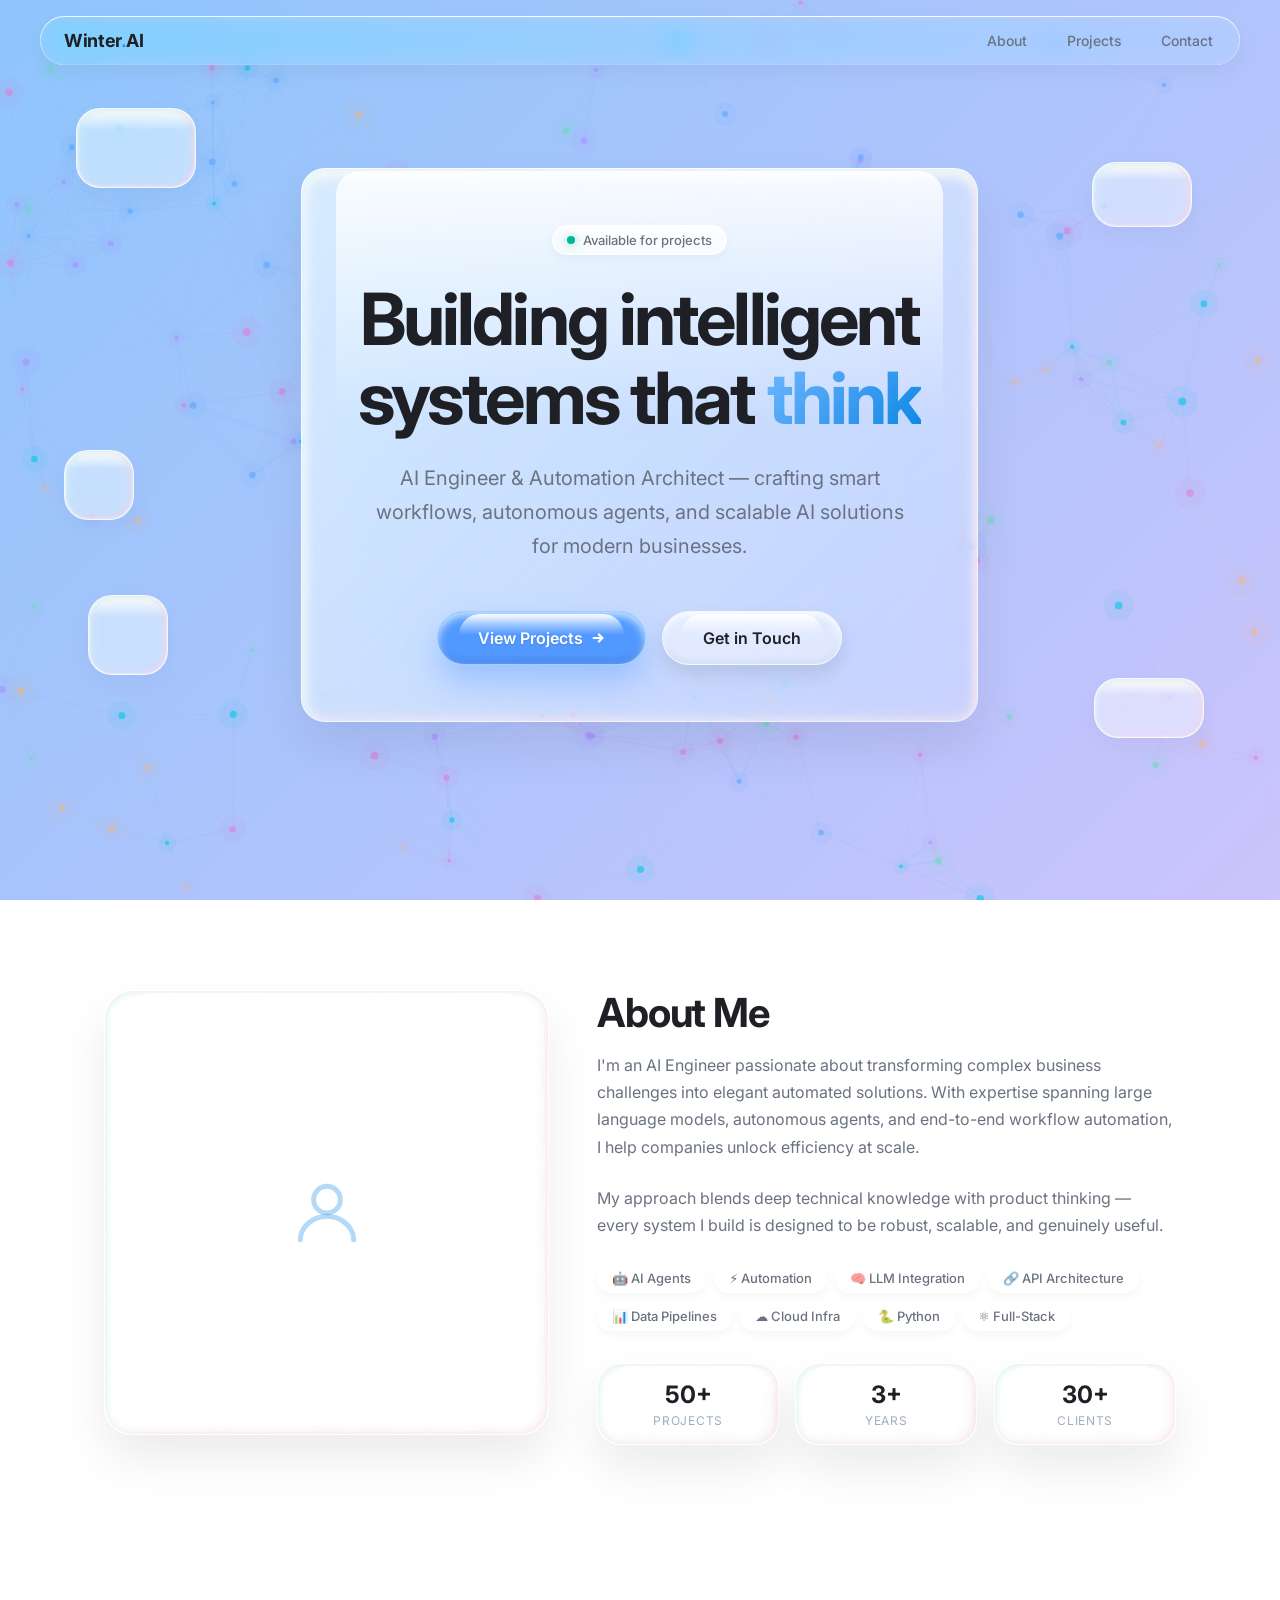
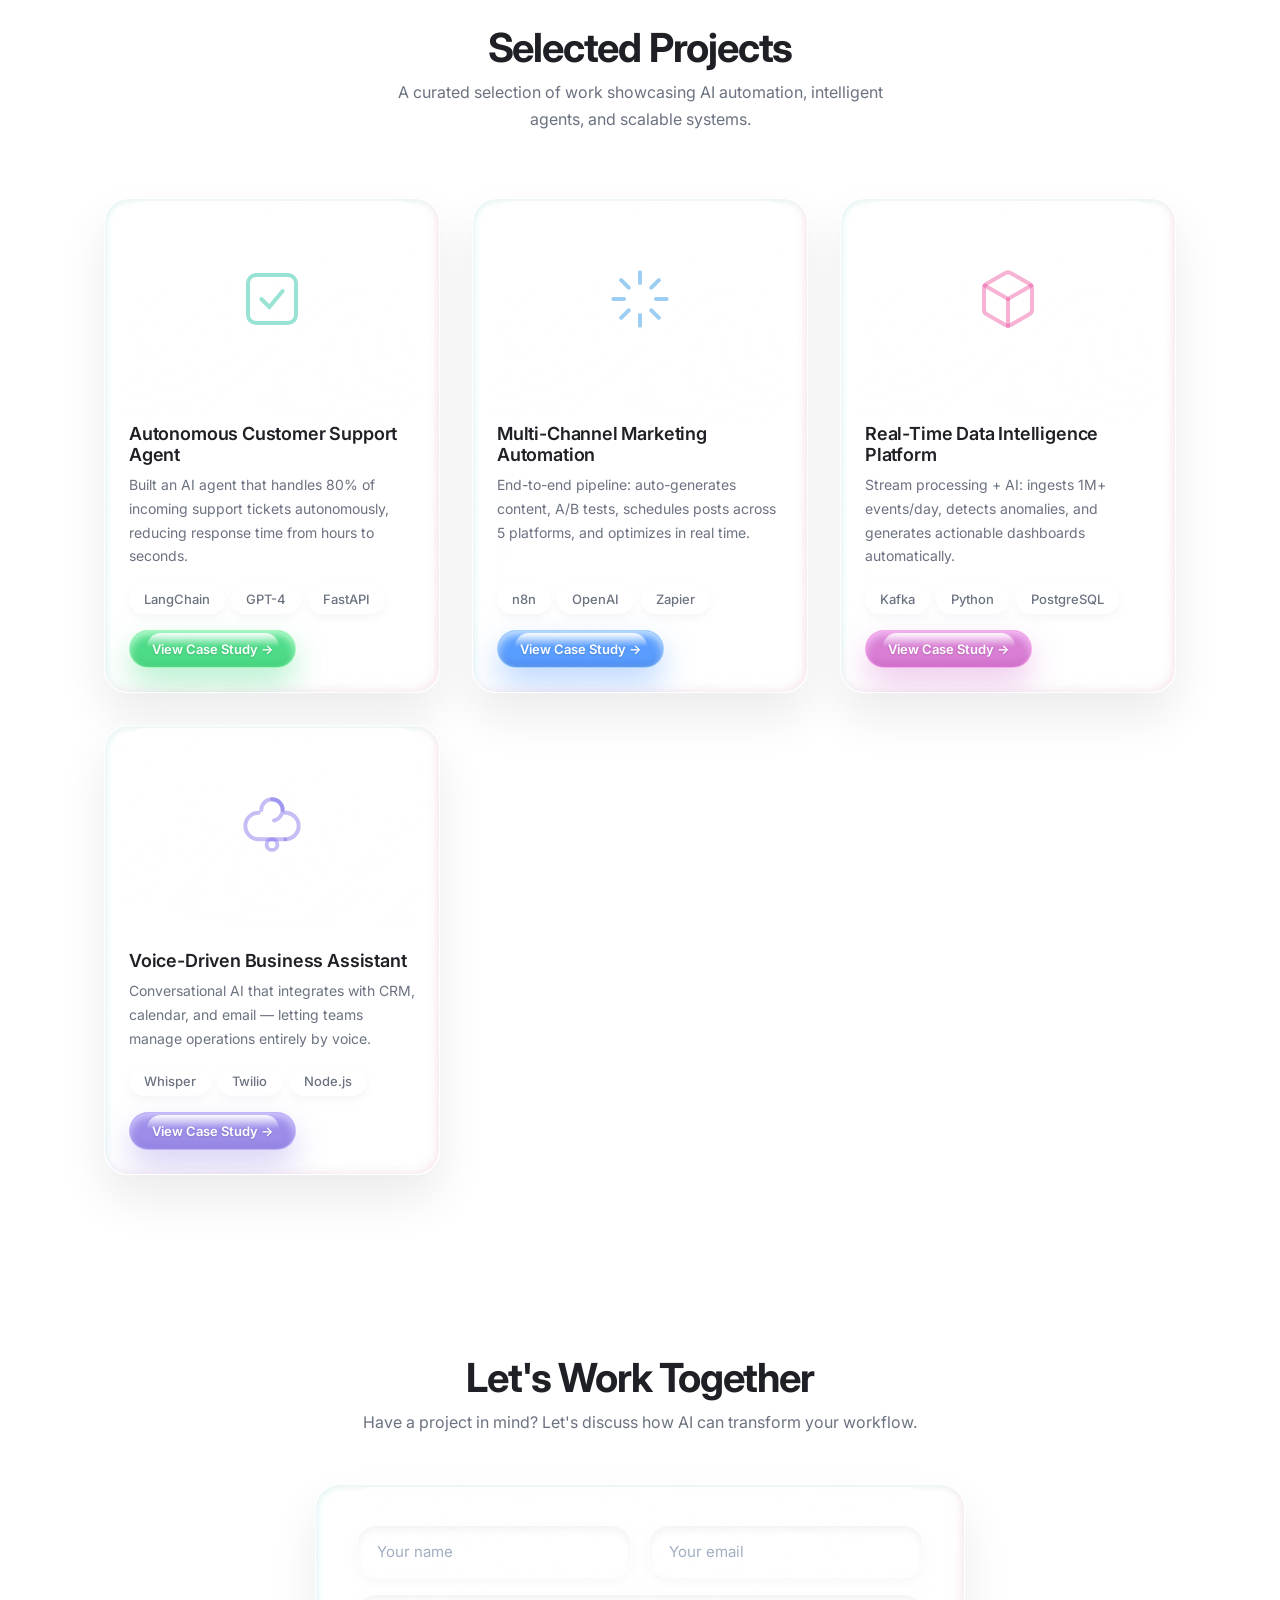
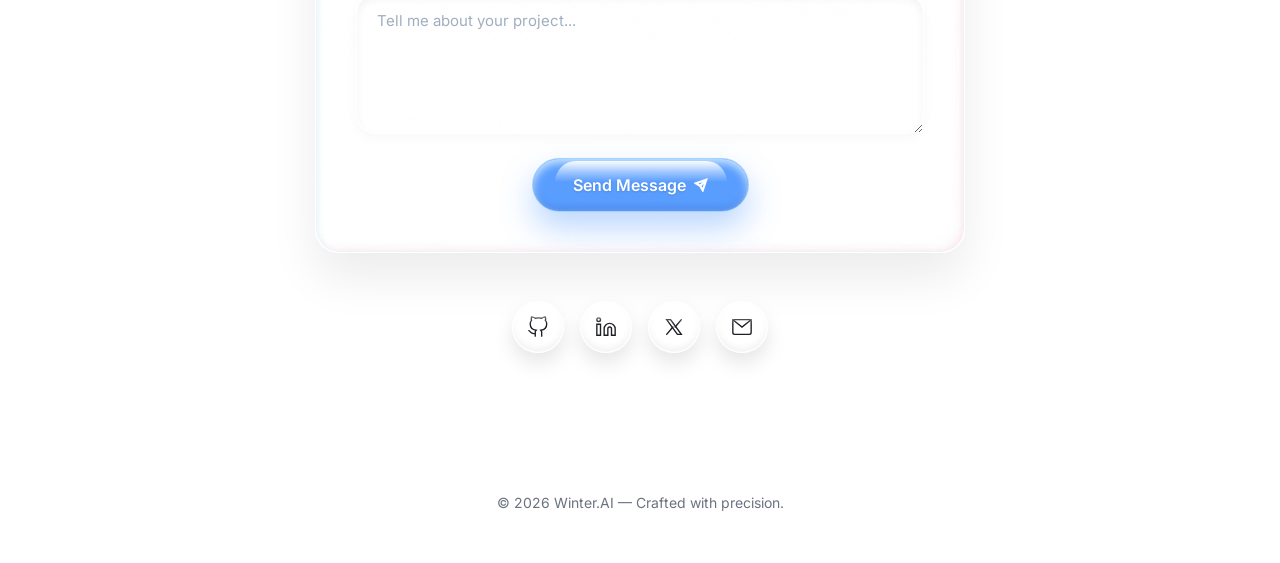
==== index.html @ d51e02df "feat: complete liquid glass portfolio" ====
<!DOCTYPE html>
<html lang="en">

<head>
  <meta charset="UTF-8">
  <meta name="viewport" content="width=device-width, initial-scale=1.0">
  <title>Portfolio — AI Engineer & Automation Architect</title>
  <meta name="description"
    content="Premium portfolio of an AI Engineer specializing in intelligent automation, business workflows, and cutting-edge AI solutions.">
  <meta name="theme-color" content="#f5f6f8">

  <link rel="preconnect" href="https://fonts.googleapis.com">
  <link rel="preconnect" href="https://fonts.gstatic.com" crossorigin>
  <link href="https://fonts.googleapis.com/css2?family=Inter:wght@400;500;600;700&display=swap" rel="stylesheet">

  <link rel="stylesheet" href="css/glass.css">
  <link rel="stylesheet" href="css/sections.css">

</head>

<body>
  <div class="bg-gradient"></div>

  <!-- ═══ NAV ═══ -->
  <nav class="nav" role="navigation" aria-label="Main navigation">
    <div class="nav__inner">
      <a href="#hero" class="nav__logo" aria-label="Home">Winter<span>.</span>AI</a>
      <button class="nav__toggle" aria-label="Toggle menu" aria-expanded="false">
        <svg viewBox="0 0 24 24" fill="none" stroke="currentColor" stroke-width="2" stroke-linecap="round">
          <line x1="3" y1="6" x2="21" y2="6" />
          <line x1="3" y1="12" x2="21" y2="12" />
          <line x1="3" y1="18" x2="21" y2="18" />
        </svg>
      </button>
      <div class="nav__links" role="menubar">
        <a href="#about" class="nav__link" role="menuitem">About</a>
        <a href="#projects" class="nav__link" role="menuitem">Projects</a>
        <a href="#contact" class="nav__link" role="menuitem">Contact</a>
      </div>
    </div>
  </nav>


  <!-- ═══ HERO ═══ -->
  <section class="hero section" id="hero" aria-label="Hero">
    <div class="hero__float hero__float--1" aria-hidden="true"></div>
    <div class="hero__float hero__float--2" aria-hidden="true"></div>
    <div class="hero__float hero__float--3" aria-hidden="true"></div>
    <div class="hero__float hero__float--4" aria-hidden="true"></div>
    <div class="hero__float hero__float--5" aria-hidden="true"></div>

    <div class="hero__content">
      <div class="glass-panel reveal" style="padding: clamp(2rem, 5vw, 3.5rem);">
        <div class="hero__badge glass-pill">
          <span class="dot" aria-hidden="true"></span>
          Available for projects
        </div>

        <h1 class="hero__title">
          Building intelligent<br>
          systems that <em>think</em>
        </h1>

        <p class="hero__subtitle">
          AI Engineer & Automation Architect — crafting smart workflows,
          autonomous agents, and scalable AI solutions for modern businesses.
        </p>

        <div class="hero__actions">
          <a href="#projects" class="glass-btn glass-btn--blue glass-btn--lg">
            <span>
              View Projects
              <svg width="14" height="14" viewBox="0 0 16 16" fill="none" stroke="currentColor" stroke-width="2.5"
                stroke-linecap="round" aria-hidden="true">
                <path d="M3 8h10M9 4l4 4-4 4" />
              </svg>
            </span>
          </a>
          <a href="#contact" class="glass-btn glass-btn--lg">
            <span>Get in Touch</span>
          </a>
        </div>
      </div>
    </div>
  </section>


  <!-- ═══ ABOUT ═══ -->
  <section class="about section" id="about" aria-label="About me">
    <div class="about__grid">
      <div class="glass-panel about__avatar reveal" aria-label="Avatar">
        <svg width="80" height="80" viewBox="0 0 24 24" fill="none" stroke="rgba(9,132,227,0.3)" stroke-width="1.5"
          stroke-linecap="round" aria-hidden="true">
          <circle cx="12" cy="8" r="4" />
          <path d="M4 20c0-4 4-7 8-7s8 3 8 7" />
        </svg>
      </div>

      <div class="about__text reveal" style="--rd: 100ms;">
        <h2>About Me</h2>
        <p>
          I'm an AI Engineer passionate about transforming complex business
          challenges into elegant automated solutions. With expertise spanning
          large language models, autonomous agents, and end-to-end workflow
          automation, I help companies unlock efficiency at scale.
        </p>
        <p>
          My approach blends deep technical knowledge with product thinking —
          every system I build is designed to be robust, scalable, and genuinely useful.
        </p>

        <div class="about__skills reveal-stagger">
          <span class="glass-pill reveal">🤖 AI Agents</span>
          <span class="glass-pill reveal">⚡ Automation</span>
          <span class="glass-pill reveal">🧠 LLM Integration</span>
          <span class="glass-pill reveal">🔗 API Architecture</span>
          <span class="glass-pill reveal">📊 Data Pipelines</span>
          <span class="glass-pill reveal">☁️ Cloud Infra</span>
          <span class="glass-pill reveal">🐍 Python</span>
          <span class="glass-pill reveal">⚛️ Full-Stack</span>
        </div>

        <div class="about__stat-row reveal" style="--rd: 200ms;">
          <div class="glass-panel about__stat" style="padding: 1rem;">
            <div class="about__stat-value">50+</div>
            <div class="about__stat-label">Projects</div>
          </div>
          <div class="glass-panel about__stat" style="padding: 1rem;">
            <div class="about__stat-value">3+</div>
            <div class="about__stat-label">Years</div>
          </div>
          <div class="glass-panel about__stat" style="padding: 1rem;">
            <div class="about__stat-value">30+</div>
            <div class="about__stat-label">Clients</div>
          </div>
        </div>
      </div>
    </div>
  </section>


  <!-- ═══ PROJECTS ═══ -->
  <section class="projects section" id="projects" aria-label="Projects">
    <div class="projects__header reveal">
      <h2>Selected Projects</h2>
      <p>A curated selection of work showcasing AI automation, intelligent agents, and scalable systems.</p>
    </div>

    <div class="projects__grid reveal-stagger">
      <div class="glass-panel project-card reveal">
        <div class="project-card__image">
          <svg width="64" height="64" viewBox="0 0 24 24" fill="none" stroke="rgba(0,184,148,0.4)" stroke-width="1.5"
            stroke-linecap="round" aria-hidden="true">
            <rect x="3" y="3" width="18" height="18" rx="3" />
            <path d="M8 12l3 3 5-6" />
          </svg>
        </div>
        <div class="project-card__body">
          <h3 class="project-card__title">Autonomous Customer Support Agent</h3>
          <p class="project-card__desc">Built an AI agent that handles 80% of incoming support tickets autonomously,
            reducing response time from hours to seconds.</p>
          <div class="project-card__tags">
            <span class="glass-pill">LangChain</span>
            <span class="glass-pill">GPT-4</span>
            <span class="glass-pill">FastAPI</span>
          </div>
          <div class="project-card__actions">
            <a href="#" class="glass-btn glass-btn--green glass-btn--sm"><span>View Case Study →</span></a>
          </div>
        </div>
      </div>

      <div class="glass-panel project-card reveal">
        <div class="project-card__image">
          <svg width="64" height="64" viewBox="0 0 24 24" fill="none" stroke="rgba(9,132,227,0.4)" stroke-width="1.5"
            stroke-linecap="round" aria-hidden="true">
            <path
              d="M12 2v4M12 18v4M4.93 4.93l2.83 2.83M16.24 16.24l2.83 2.83M2 12h4M18 12h4M4.93 19.07l2.83-2.83M16.24 7.76l2.83-2.83" />
          </svg>
        </div>
        <div class="project-card__body">
          <h3 class="project-card__title">Multi-Channel Marketing Automation</h3>
          <p class="project-card__desc">End-to-end pipeline: auto-generates content, A/B tests, schedules posts across 5
            platforms, and optimizes in real time.</p>
          <div class="project-card__tags">
            <span class="glass-pill">n8n</span>
            <span class="glass-pill">OpenAI</span>
            <span class="glass-pill">Zapier</span>
          </div>
          <div class="project-card__actions">
            <a href="#" class="glass-btn glass-btn--blue glass-btn--sm"><span>View Case Study →</span></a>
          </div>
        </div>
      </div>

      <div class="glass-panel project-card reveal">
        <div class="project-card__image">
          <svg width="64" height="64" viewBox="0 0 24 24" fill="none" stroke="rgba(232,67,147,0.4)" stroke-width="1.5"
            stroke-linecap="round" aria-hidden="true">
            <path
              d="M21 16V8a2 2 0 00-1-1.73l-7-4a2 2 0 00-2 0l-7 4A2 2 0 003 8v8a2 2 0 001 1.73l7 4a2 2 0 002 0l7-4A2 2 0 0021 16z" />
            <polyline points="3.27 6.96 12 12.01 20.73 6.96" />
            <line x1="12" y1="22.08" x2="12" y2="12" />
          </svg>
        </div>
        <div class="project-card__body">
          <h3 class="project-card__title">Real-Time Data Intelligence Platform</h3>
          <p class="project-card__desc">Stream processing + AI: ingests 1M+ events/day, detects anomalies, and generates
            actionable dashboards automatically.</p>
          <div class="project-card__tags">
            <span class="glass-pill">Kafka</span>
            <span class="glass-pill">Python</span>
            <span class="glass-pill">PostgreSQL</span>
          </div>
          <div class="project-card__actions">
            <a href="#" class="glass-btn glass-btn--pink glass-btn--sm"><span>View Case Study →</span></a>
          </div>
        </div>
      </div>

      <div class="glass-panel project-card reveal">
        <div class="project-card__image">
          <svg width="64" height="64" viewBox="0 0 24 24" fill="none" stroke="rgba(108,92,231,0.4)" stroke-width="1.5"
            stroke-linecap="round" aria-hidden="true">
            <path d="M12 2a4 4 0 014 4c0 1.95-1.4 3.58-3.25 3.93" />
            <path d="M8 6a4 4 0 018 0" />
            <path d="M17 17H7a5 5 0 010-10" />
            <path d="M17 7a5 5 0 010 10" />
            <circle cx="12" cy="19" r="2" />
          </svg>
        </div>
        <div class="project-card__body">
          <h3 class="project-card__title">Voice-Driven Business Assistant</h3>
          <p class="project-card__desc">Conversational AI that integrates with CRM, calendar, and email — letting teams
            manage operations entirely by voice.</p>
          <div class="project-card__tags">
            <span class="glass-pill">Whisper</span>
            <span class="glass-pill">Twilio</span>
            <span class="glass-pill">Node.js</span>
          </div>
          <div class="project-card__actions">
            <a href="#" class="glass-btn glass-btn--violet glass-btn--sm"><span>View Case Study →</span></a>
          </div>
        </div>
      </div>
    </div>
  </section>


  <!-- ═══ CONTACT ═══ -->
  <section class="contact section" id="contact" aria-label="Contact">
    <div class="contact__wrapper">
      <div class="contact__header reveal">
        <h2>Let's Work Together</h2>
        <p>Have a project in mind? Let's discuss how AI can transform your workflow.</p>
      </div>

      <div class="glass-panel reveal" style="--rd: 100ms;">
        <form class="contact__form" id="contact-form" action="#" method="POST" aria-label="Contact form">
          <div class="contact__form-row">
            <div>
              <label for="name" class="sr-only">Your name</label>
              <input type="text" id="name" name="name" placeholder="Your name" class="glass-input" required
                autocomplete="name">
            </div>
            <div>
              <label for="email" class="sr-only">Your email</label>
              <input type="email" id="email" name="email" placeholder="Your email" class="glass-input" required
                autocomplete="email">
            </div>
          </div>
          <div>
            <label for="message" class="sr-only">Your message</label>
            <textarea id="message" name="message" placeholder="Tell me about your project..."
              class="glass-input glass-textarea" required></textarea>
          </div>
          <div class="contact__submit-row">
            <button type="submit" class="glass-btn glass-btn--blue glass-btn--lg">
              <span>
                Send Message
                <svg width="14" height="14" viewBox="0 0 16 16" fill="none" stroke="currentColor" stroke-width="2.5"
                  stroke-linecap="round" aria-hidden="true">
                  <path d="M14 2L7 9M14 2l-4 12-3-5-5-3z" />
                </svg>
              </span>
            </button>
          </div>
        </form>
      </div>

      <div class="contact__socials reveal" style="--rd: 200ms;">
        <a href="#" class="glass-btn social-link" aria-label="GitHub">
          <svg width="22" height="22" viewBox="0 0 24 24" fill="none" stroke="currentColor" stroke-width="1.5"
            stroke-linecap="round" aria-hidden="true">
            <path
              d="M9 19c-5 1.5-5-2.5-7-3m14 6v-3.87a3.37 3.37 0 00-.94-2.61c3.14-.35 6.44-1.54 6.44-7A5.44 5.44 0 0020 4.77 5.07 5.07 0 0019.91 1S18.73.65 16 2.48a13.38 13.38 0 00-7 0C6.27.65 5.09 1 5.09 1A5.07 5.07 0 005 4.77a5.44 5.44 0 00-1.5 3.78c0 5.42 3.3 6.61 6.44 7A3.37 3.37 0 009 18.13V22" />
          </svg>
        </a>
        <a href="#" class="glass-btn social-link" aria-label="LinkedIn">
          <svg width="22" height="22" viewBox="0 0 24 24" fill="none" stroke="currentColor" stroke-width="1.5"
            stroke-linecap="round" aria-hidden="true">
            <path d="M16 8a6 6 0 016 6v7h-4v-7a2 2 0 00-2-2 2 2 0 00-2 2v7h-4v-7a6 6 0 016-6zM2 9h4v12H2z" />
            <circle cx="4" cy="4" r="2" />
          </svg>
        </a>
        <a href="#" class="glass-btn social-link" aria-label="Twitter / X">
          <svg width="22" height="22" viewBox="0 0 24 24" fill="none" stroke="currentColor" stroke-width="1.5"
            stroke-linecap="round" aria-hidden="true">
            <path d="M4 4l11.73 16h4.27L8.27 4z" />
            <path d="M4 20l6.77-8M20 4l-6.77 8" />
          </svg>
        </a>
        <a href="mailto:hello@example.com" class="glass-btn social-link" aria-label="Email">
          <svg width="22" height="22" viewBox="0 0 24 24" fill="none" stroke="currentColor" stroke-width="1.5"
            stroke-linecap="round" aria-hidden="true">
            <rect x="2" y="4" width="20" height="16" rx="2" />
            <path d="M22 4l-10 8L2 4" />
          </svg>
        </a>
      </div>
    </div>
  </section>

  <footer class="footer">
    <p>© 2026 Winter.AI — Crafted with precision.</p>
  </footer>

  <script src="js/particles.js"></script>
  <script src="js/scroll-reveal.js"></script>
  <script src="js/interactions.js"></script>
</body>

</html>
---- css/glass.css ----
/* ═══════════════════════════════════════════════════════
   LIQUID GLASS — Reference Kit Implementation
   ═══════════════════════════════════════════════════════
   Exactly matching the provided reference image:
   - Light mode studio background (#f5f6f8)
   - Thick clear glass with high refraction and white bevels
   - Colored buttons encased in clear glass (vibrant glow + white speculars)
   - Chromatic aberration edges on large panels
   ═══════════════════════════════════════════════════════ */

:root {
    --font: 'Inter', system-ui, -apple-system, sans-serif;
    --clr: #1e2025;
    /* Dark text for light mode */
    --clr2: #6b7280;
    /* Secondary text */
    --clr3: #a0aec0;
    /* Muted text/icons */
    --canvas: #f0f3f8;
    /* Light studio background */

    --spring: cubic-bezier(0.175, 0.885, 0.32, 1.275);
    --smooth: cubic-bezier(0.4, 0, 0.2, 1);
}

*,
*::before,
*::after {
    margin: 0;
    padding: 0;
    box-sizing: border-box;
}

html {
    scroll-behavior: smooth;
    -webkit-font-smoothing: antialiased;
}

body {
    font-family: var(--font);
    color: var(--clr);
    background: transparent;
    min-height: 100vh;
    overflow-x: hidden;
    position: relative;
}

/* ── ANIMATED GRADIENT BACKGROUND ── */
.bg-gradient {
    position: fixed;
    top: 0;
    left: 0;
    width: 100vw;
    height: 100vh;
    z-index: -2;
    background: linear-gradient(-45deg, #e0eafc, #cfdef3, #e0c3fc, #8ec5fc);
    background-size: 400% 400%;
    animation: gradientBG 15s ease infinite;
}

@keyframes gradientBG {
    0% {
        background-position: 0% 50%;
    }

    50% {
        background-position: 100% 50%;
    }

    100% {
        background-position: 0% 50%;
    }
}

h1 {
    font-size: clamp(2.5rem, 6vw, 4.5rem);
    font-weight: 700;
    letter-spacing: -0.04em;
    line-height: 1.1;
}

h2 {
    font-size: clamp(1.5rem, 4vw, 2.5rem);
    font-weight: 700;
    letter-spacing: -0.03em;
    line-height: 1.15;
}

h3 {
    font-size: clamp(1.125rem, 2.5vw, 1.5rem);
    font-weight: 600;
    letter-spacing: -0.01em;
}

p {
    line-height: 1.7;
    color: var(--clr2);
}

a {
    color: inherit;
    text-decoration: none;
}

img {
    max-width: 100%;
    display: block;
}

ul {
    list-style: none;
}

::selection {
    background: rgba(9, 132, 227, 0.2);
}

:focus-visible {
    outline: 2px solid rgba(9, 132, 227, 0.6);
    outline-offset: 3px;
    border-radius: 12px;
}

.sr-only {
    position: absolute;
    width: 1px;
    height: 1px;
    padding: 0;
    margin: -1px;
    overflow: hidden;
    clip: rect(0, 0, 0, 0);
    white-space: nowrap;
    border: 0;
}

.section {
    padding: clamp(4rem, 10vh, 8rem) clamp(1.5rem, 5vw, 4rem);
    max-width: 1200px;
    margin: 0 auto;
    position: relative;
    z-index: 1;
}


/* ═══════════════════════════════════════════
   CLEAR GLASS PANEL (e.g. Modals, Cards)
   Matches the "Modal" and "Card" in reference
   ═══════════════════════════════════════════ */

.glass-panel {
    position: relative;
    border-radius: 24px;
    overflow: hidden;
    padding: 2.5rem;

    /* Form and deep blur for distortion */
    background:
        linear-gradient(135deg, rgba(255, 255, 255, 0.6) 0%, rgba(255, 255, 255, 0.1) 100%),
        rgba(255, 255, 255, 0.15);
    backdrop-filter: blur(40px) saturate(160%);
    -webkit-backdrop-filter: blur(40px) saturate(160%);

    /* Outer rim */
    border: 1px solid rgba(255, 255, 255, 0.6);
    border-top-color: rgba(255, 255, 255, 0.9);
    border-left-color: rgba(255, 255, 255, 0.9);

    /* Volume shadows (Deep lighting & distortion faking) */
    box-shadow:
        0 24px 48px rgba(0, 0, 0, 0.08),
        inset 0 6px 14px rgba(255, 255, 255, 1),
        /* Strong top light */
        inset 0 -6px 14px rgba(255, 255, 255, 0.3),
        /* Soft bounce light from bottom */
        inset 2px 2px 10px rgba(255, 255, 255, 0.6),
        /* Inner edge glow */
        inset -4px -4px 15px rgba(0, 0, 0, 0.03);
    /* Depth shadow */

    transition:
        box-shadow 0.4s var(--smooth),
        transform 0.4s var(--spring);
    will-change: transform, box-shadow;
}

/* Chromatic Aberration Edge (Iridescence from reference) */
.glass-panel::after {
    content: '';
    position: absolute;
    inset: 0;
    border-radius: inherit;
    pointer-events: none;
    box-shadow:
        inset 2px 2px 6px rgba(180, 240, 255, 0.6),
        /* Cyan */
        inset -2px -1px 6px rgba(255, 180, 220, 0.5),
        /* Magenta */
        inset 0 3px 6px rgba(255, 240, 180, 0.4);
    /* Yellow/Gold */
    opacity: 0.6;
}

/* Bright curved top highlight */
.glass-panel::before {
    content: '';
    position: absolute;
    top: 2px;
    left: 5%;
    width: 90%;
    height: 45%;
    background: linear-gradient(to bottom, rgba(255, 255, 255, 0.85), rgba(255, 255, 255, 0));
    border-radius: 24px 24px 0 0;
    pointer-events: none;
    z-index: 1;
}

.glass-panel>* {
    position: relative;
    z-index: 2;
}

.glass-panel:hover {
    transform: translateY(-4px);
    box-shadow:
        0 24px 48px rgba(0, 0, 0, 0.08),
        inset 0 4px 10px rgba(255, 255, 255, 0.95),
        inset 0 -4px 6px rgba(0, 0, 0, 0.03);
}


/* ═══════════════════════════════════════════
   GLASS BUTTONS (Pills)
   Matches "Create workspace" / "Search projects"
   ═══════════════════════════════════════════ */

.glass-btn {
    position: relative;
    display: inline-flex;
    align-items: center;
    justify-content: center;
    gap: 8px;
    padding: 14px 32px;
    font-family: var(--font);
    font-size: 15px;
    font-weight: 600;
    color: var(--clr);
    cursor: pointer;
    border-radius: 50px;
    overflow: hidden;
    z-index: 1;

    background: rgba(255, 255, 255, 0.45);
    /* Removed backdrop-filter so text inside isn't blurred against the background */
    border: 1px solid rgba(255, 255, 255, 0.6);

    box-shadow:
        /* Падающая тень */
        0 10px 20px rgba(0, 0, 0, 0.1),
        /* Внутренний верхний свет */
        inset 0 4px 6px rgba(255, 255, 255, 0.8),
        /* Внутренний нижний объем */
        inset 0 -4px 6px rgba(0, 0, 0, 0.05);

    transition:
        transform 0.2s var(--spring),
        box-shadow 0.3s var(--smooth);
    will-change: transform;
}

/* Резкий блик */
.glass-btn::before {
    content: "";
    position: absolute;
    top: 2px;
    left: 10%;
    width: 80%;
    height: 40%;
    background: linear-gradient(to bottom, rgba(255, 255, 255, 0.9), rgba(255, 255, 255, 0));
    border-radius: 50px 50px 0 0;
    pointer-events: none;
    z-index: 1;
}

.glass-btn span {
    position: relative;
    z-index: 2;
    display: inline-flex;
    align-items: center;
    gap: 8px;
}

.glass-btn:hover {
    transform: translateY(-2px);
    box-shadow:
        0 14px 24px rgba(0, 0, 0, 0.15),
        inset 0 4px 6px rgba(255, 255, 255, 0.9),
        inset 0 -4px 6px rgba(0, 0, 0, 0.05);
}

.glass-btn:active {
    transform: scale(0.97) translateY(0);
}


/* ── RED/ORANGE BUTTON ("Create workspace" reference) ── */
.glass-btn--red {
    background: rgba(255, 85, 75, 0.85);
    color: white;
    border-color: rgba(255, 180, 180, 0.8);
    box-shadow:
        0 16px 32px rgba(255, 85, 75, 0.35),
        inset 0 4px 8px rgba(255, 220, 220, 0.9),
        inset 0 -4px 6px rgba(150, 0, 0, 0.2);
    text-shadow: 0 1px 2px rgba(0, 0, 0, 0.15);
}

.glass-btn--red:hover {
    box-shadow:
        0 20px 40px rgba(255, 85, 75, 0.45),
        inset 0 4px 8px rgba(255, 240, 240, 0.95),
        inset 0 -4px 6px rgba(150, 0, 0, 0.25);
}


/* ── BLUE BUTTON ("Search projects..." reference) ── */
.glass-btn--blue {
    background: rgba(60, 140, 255, 0.85);
    color: white;
    border-color: rgba(180, 220, 255, 0.8);
    box-shadow:
        0 16px 32px rgba(60, 140, 255, 0.35),
        inset 0 4px 8px rgba(220, 240, 255, 0.9),
        inset 0 -4px 6px rgba(0, 50, 150, 0.2);
    text-shadow: 0 1px 2px rgba(0, 0, 0, 0.15);
}

.glass-btn--blue:hover {
    box-shadow:
        0 20px 40px rgba(60, 140, 255, 0.45),
        inset 0 4px 8px rgba(240, 250, 255, 0.95),
        inset 0 -4px 6px rgba(0, 50, 150, 0.25);
}


/* ── PINK/PURPLE BUTTON ("Upgrade plan" reference) ── */
.glass-btn--pink {
    background: rgba(210, 104, 204, 0.85);
    color: white;
    border-color: rgba(255, 180, 240, 0.8);
    box-shadow:
        0 16px 32px rgba(210, 104, 204, 0.35),
        inset 0 4px 8px rgba(250, 200, 250, 0.9),
        inset 0 -4px 6px rgba(150, 0, 150, 0.2);
    text-shadow: 0 1px 2px rgba(0, 0, 0, 0.15);
}

.glass-btn--pink:hover {
    box-shadow:
        0 20px 40px rgba(210, 104, 204, 0.45),
        inset 0 4px 8px rgba(255, 220, 255, 0.95),
        inset 0 -4px 6px rgba(150, 0, 150, 0.25);
}


/* ── GREEN BUTTON ── */
.glass-btn--green {
    background: rgba(46, 213, 115, 0.85);
    color: white;
    border-color: rgba(180, 255, 200, 0.8);
    box-shadow:
        0 16px 32px rgba(46, 213, 115, 0.35),
        inset 0 4px 8px rgba(200, 255, 220, 0.9),
        inset 0 -4px 6px rgba(0, 150, 50, 0.2);
    text-shadow: 0 1px 2px rgba(0, 0, 0, 0.15);
}

/* ── VIOLET BUTTON ── */
.glass-btn--violet {
    background: rgba(140, 122, 230, 0.85);
    color: white;
    border-color: rgba(200, 190, 255, 0.8);
    box-shadow:
        0 16px 32px rgba(140, 122, 230, 0.35),
        inset 0 4px 8px rgba(220, 210, 255, 0.9),
        inset 0 -4px 6px rgba(80, 50, 180, 0.2);
    text-shadow: 0 1px 2px rgba(0, 0, 0, 0.15);
}


.glass-btn--lg {
    padding: 16px 40px;
    font-size: 16px;
}

.glass-btn--sm {
    padding: 10px 22px;
    font-size: 13px;
}


/* ═══════════════════════════════════════════
   GLASS PILL (tags/badges)
   ═══════════════════════════════════════════ */
.glass-pill {
    display: inline-flex;
    align-items: center;
    gap: 0.35rem;
    padding: 6px 14px;
    font-size: 13px;
    font-weight: 500;
    color: var(--clr2);
    white-space: nowrap;
    position: relative;
    overflow: hidden;
    border-radius: 100px;

    background: rgba(255, 255, 255, 0.6);
    backdrop-filter: blur(24px) saturate(120%);
    border: 1px solid rgba(255, 255, 255, 0.8);

    box-shadow:
        inset 0 1px 2px rgba(255, 255, 255, 1),
        inset -1px -1px 2px rgba(255, 255, 255, 0.5),
        0 4px 10px rgba(10, 20, 40, 0.04);
}

.glass-pill::before {
    content: '';
    position: absolute;
    top: 1px;
    left: 2%;
    width: 96%;
    height: 35%;
    border-radius: inherit;
    background: linear-gradient(to bottom, rgba(255, 255, 255, 0.8), transparent);
    pointer-events: none;
}


/* ═══════════════════════════════════════════
   GLASS INPUT
   Matches "Text Field" in reference
   ═══════════════════════════════════════════ */
.glass-input {
    display: block;
    width: 100%;
    padding: 16px 20px;
    font-family: var(--font);
    font-size: 15px;
    color: var(--clr);
    outline: none;
    border-radius: 20px;

    background: rgba(255, 255, 255, 0.35);
    backdrop-filter: blur(24px) saturate(120%);
    -webkit-backdrop-filter: blur(24px) saturate(120%);
    border: 1px solid rgba(255, 255, 255, 0.7);

    /* Deep inner shadow simulating field depth - inverted liquid-element shadows */
    box-shadow:
        inset 0 4px 8px rgba(0, 0, 0, 0.05),
        inset 0 -4px 6px rgba(255, 255, 255, 0.9),
        0 4px 12px rgba(0, 0, 0, 0.03);

    transition: all 0.3s var(--smooth);
}

.glass-textarea {
    border-radius: 20px;
    /* textareas shouldn't be fully pill-shaped */
    resize: vertical;
    min-height: 140px;
}

.glass-input::placeholder {
    color: var(--clr3);
}

.glass-input:hover {
    background: rgba(255, 255, 255, 0.65);
}

.glass-input:focus {
    background: rgba(255, 255, 255, 0.8);
    box-shadow:
        inset 0 2px 4px rgba(0, 0, 0, 0.02),
        inset 1px 1px 2px rgba(255, 255, 255, 1),
        0 0 0 3px rgba(30, 144, 255, 0.2);
}


/* ═══════════════════════════════════════════
   SCROLL REVEAL
   ═══════════════════════════════════════════ */
.reveal {
    opacity: 0;
    transform: translateY(30px);
    transition: opacity 0.6s var(--smooth), transform 0.6s var(--spring);
    transition-delay: var(--rd, 0ms);
}

.reveal.revealed {
    opacity: 1;
    transform: translateY(0);
}

.reveal-stagger>.reveal:nth-child(1) {
    --rd: 0ms;
}

.reveal-stagger>.reveal:nth-child(2) {
    --rd: 80ms;
}

.reveal-stagger>.reveal:nth-child(3) {
    --rd: 160ms;
}

.reveal-stagger>.reveal:nth-child(4) {
    --rd: 240ms;
}

.reveal-stagger>.reveal:nth-child(5) {
    --rd: 320ms;
}

.reveal-stagger>.reveal:nth-child(6) {
    --rd: 400ms;
}

.reveal-stagger>.reveal:nth-child(7) {
    --rd: 480ms;
}

.reveal-stagger>.reveal:nth-child(8) {
    --rd: 560ms;
}
---- css/sections.css ----
/* ═══════════════════════════════════════════
   SECTIONS LAYOUT — Liquid Glass v6
   ═══════════════════════════════════════════ */

/* ── NAV ── */
.nav {
    position: fixed;
    top: 0;
    left: 0;
    right: 0;
    z-index: 100;
    padding: 1rem 2rem;
    display: flex;
    justify-content: center;
}

.nav__inner {
    display: flex;
    align-items: center;
    justify-content: space-between;
    width: 100%;
    max-width: 1200px;
    position: relative;
    overflow: hidden;
    border-radius: 100px;
    padding: 0.5rem 0.6rem 0.5rem 1.5rem;

    background: rgba(255, 255, 255, 0.12);
    backdrop-filter: blur(12px) saturate(170%);
    -webkit-backdrop-filter: blur(12px) saturate(170%);

    box-shadow:
        0 2px 6px rgba(0, 0, 0, 0.02),
        0 8px 20px rgba(0, 0, 0, 0.04),
        inset 0 1px 0 rgba(255, 255, 255, 0.85),
        inset 0 -0.5px 0 rgba(255, 255, 255, 0.25),
        inset 1px 0 0 rgba(255, 255, 255, 0.3),
        inset -1px 0 0 rgba(255, 255, 255, 0.3);
}

/* Thin specular line on nav top */
.nav__inner::before {
    content: '';
    position: absolute;
    top: 0;
    left: 15%;
    right: 15%;
    height: 1px;
    background: linear-gradient(90deg, transparent, rgba(255, 255, 255, 0.85) 30%, rgba(255, 255, 255, 1) 50%, rgba(255, 255, 255, 0.85) 70%, transparent);
    box-shadow: 0 0 4px rgba(255, 255, 255, 0.2);
    pointer-events: none;
    z-index: 1;
}

.nav__logo {
    font-size: 1.125rem;
    font-weight: 700;
    letter-spacing: -0.02em;
    position: relative;
    z-index: 2;
}

.nav__logo span {
    background: linear-gradient(135deg, #74b9ff, #0984e3);
    -webkit-background-clip: text;
    -webkit-text-fill-color: transparent;
    background-clip: text;
}

.nav__links {
    display: flex;
    gap: 0.25rem;
    position: relative;
    z-index: 2;
}

.nav__link {
    padding: 0.5rem 1.1rem;
    font-size: 0.875rem;
    font-weight: 500;
    color: var(--clr2);
    border-radius: 100px;
    transition: all 0.15s var(--smooth);
}

.nav__link:hover,
.nav__link--active {
    color: var(--clr);
    background: rgba(255, 255, 255, 0.2);
    box-shadow: inset 0 1px 0 rgba(255, 255, 255, 0.5);
}

.nav__toggle {
    display: none;
    background: none;
    border: none;
    cursor: pointer;
    padding: 0.5rem;
    color: var(--clr);
    position: relative;
    z-index: 2;
}

.nav__toggle svg {
    width: 24px;
    height: 24px;
}


/* ── HERO ── */
.hero {
    min-height: 100vh;
    display: flex;
    align-items: center;
    justify-content: center;
    position: relative;
    overflow: hidden;
    padding-top: 5rem;
}

.hero__content {
    text-align: center;
    position: relative;
    z-index: 3;
    /* ABOVE the floating panels */
    max-width: 720px;
}

.hero__badge {
    display: inline-flex;
    align-items: center;
    gap: 0.5rem;
    margin-bottom: 1.5rem;
}

.hero__badge .dot {
    width: 8px;
    height: 8px;
    border-radius: 50%;
    background: #00b894;
    box-shadow: 0 0 10px rgba(0, 184, 148, 0.5), 0 0 20px rgba(0, 184, 148, 0.2);
    animation: pulse-dot 2s ease-in-out infinite;
}

@keyframes pulse-dot {

    0%,
    100% {
        opacity: 1;
        transform: scale(1);
    }

    50% {
        opacity: 0.5;
        transform: scale(0.8);
    }
}

.hero__title {
    margin-bottom: 1.5rem;
}

.hero__title em {
    font-style: normal;
    background: linear-gradient(135deg, #74b9ff, #0984e3);
    -webkit-background-clip: text;
    -webkit-text-fill-color: transparent;
    background-clip: text;
}

.hero__subtitle {
    font-size: clamp(1.125rem, 2.5vw, 1.25rem);
    color: var(--clr2);
    margin-bottom: 3rem;
    max-width: 550px;
    margin-inline: auto;
}

.hero__actions {
    display: flex;
    align-items: center;
    justify-content: center;
    gap: 1rem;
    flex-wrap: wrap;
}

/* ── Floating glass decoration ──
   REPOSITIONED: pushed to far edges so they DON'T
   overlap the hero content panel.
   They're purely decorative — show glass transparency
   with particles visible through them. */
.hero__float {
    position: absolute;
    border-radius: 24px;
    pointer-events: none;
    overflow: hidden;
    z-index: 1;

    background: rgba(255, 255, 255, 0.45);
    backdrop-filter: blur(32px) saturate(140%);
    -webkit-backdrop-filter: blur(32px) saturate(140%);
    border: 1px solid rgba(255, 255, 255, 0.8);

    box-shadow:
        inset 1px 1px 3px rgba(255, 255, 255, 1),
        inset -1px -1px 3px rgba(255, 255, 255, 0.4),
        inset 0 4px 15px rgba(255, 255, 255, 0.3),
        0 8px 24px rgba(10, 20, 40, 0.04);
}

.hero__float::before {
    content: '';
    position: absolute;
    top: 1px;
    left: 3%;
    width: 94%;
    height: 25%;
    border-radius: inherit;
    background: linear-gradient(to bottom, rgba(255, 255, 255, 0.9), transparent);
    pointer-events: none;
}

.hero__float::after {
    content: '';
    position: absolute;
    inset: 0;
    border-radius: inherit;
    pointer-events: none;
    box-shadow:
        inset 2px 2px 6px rgba(180, 240, 255, 0.6),
        inset -2px -1px 6px rgba(255, 180, 220, 0.5),
        inset 0 3px 6px rgba(255, 240, 180, 0.4);
    opacity: 0.8;
}

/* Pushed far to edges, SMALLER, won't overlap center content */
.hero__float--1 {
    width: 120px;
    height: 80px;
    top: 12%;
    left: 3%;
    animation: lev1 6s ease-in-out infinite;
}

.hero__float--2 {
    width: 100px;
    height: 65px;
    top: 18%;
    right: 4%;
    animation: lev2 7s ease-in-out infinite;
}

.hero__float--3 {
    width: 80px;
    height: 80px;
    bottom: 25%;
    left: 4%;
    animation: lev3 8s ease-in-out infinite;
}

.hero__float--4 {
    width: 110px;
    height: 60px;
    bottom: 18%;
    right: 3%;
    animation: lev1 9s ease-in-out infinite reverse;
}

.hero__float--5 {
    width: 70px;
    height: 70px;
    top: 50%;
    left: 2%;
    animation: lev2 10s ease-in-out infinite;
}

@keyframes lev1 {

    0%,
    100% {
        transform: translateY(0) rotate(0);
    }

    25% {
        transform: translateY(-12px) rotate(1deg);
    }

    50% {
        transform: translateY(-6px) rotate(-0.5deg);
    }

    75% {
        transform: translateY(-16px) rotate(0.5deg);
    }
}

@keyframes lev2 {

    0%,
    100% {
        transform: translateY(0) rotate(0);
    }

    33% {
        transform: translateY(-10px) rotate(-1deg);
    }

    66% {
        transform: translateY(-18px) rotate(1deg);
    }
}

@keyframes lev3 {

    0%,
    100% {
        transform: translateY(0) scale(1);
    }

    50% {
        transform: translateY(-14px) scale(1.02);
    }
}

/* No background orbs needed — particles provide the visual interest */


/* ── ABOUT ── */
.about__grid {
    display: grid;
    grid-template-columns: 1fr 1.3fr;
    gap: 3rem;
    align-items: start;
}

.about__avatar {
    width: 100%;
    aspect-ratio: 1;
    border-radius: 28px;
    display: flex;
    align-items: center;
    justify-content: center;
}

.about__text h2 {
    margin-bottom: 1rem;
}

.about__text p {
    margin-bottom: 1.5rem;
}

.about__skills {
    display: flex;
    flex-wrap: wrap;
    gap: 0.5rem;
}

.about__stat-row {
    display: grid;
    grid-template-columns: repeat(3, 1fr);
    gap: 1rem;
    margin-top: 2rem;
}

.about__stat {
    text-align: center;
    padding: 1rem;
}

.about__stat-value {
    font-size: 1.5rem;
    font-weight: 700;
}

.about__stat-label {
    font-size: 0.75rem;
    color: var(--clr3);
    text-transform: uppercase;
    letter-spacing: 0.06em;
    margin-top: 0.25rem;
}


/* ── PROJECTS ── */
.projects__header {
    text-align: center;
    margin-bottom: 4rem;
}

.projects__header p {
    margin-top: 0.5rem;
    max-width: 500px;
    margin-inline: auto;
}

.projects__grid {
    display: grid;
    grid-template-columns: repeat(auto-fill, minmax(320px, 1fr));
    gap: 2rem;
}

.project-card {
    display: flex;
    flex-direction: column;
    overflow: hidden;
    padding: 0;
}

.project-card__image {
    width: 100%;
    height: 200px;
    background: rgba(255, 255, 255, 0.04);
    display: flex;
    align-items: center;
    justify-content: center;
    position: relative;
    overflow: hidden;
}

.project-card__body {
    padding: 1.5rem;
    flex: 1;
    display: flex;
    flex-direction: column;
    position: relative;
    z-index: 4;
}

.project-card__title {
    font-size: 1.125rem;
    font-weight: 600;
    margin-bottom: 0.5rem;
}

.project-card__desc {
    font-size: 0.875rem;
    color: var(--clr2);
    margin-bottom: 1rem;
    flex: 1;
}

.project-card__tags {
    display: flex;
    flex-wrap: wrap;
    gap: 0.4rem;
    margin-bottom: 1rem;
}

.project-card__actions {
    margin-top: auto;
}


/* ── CONTACT ── */
.contact__wrapper {
    max-width: 650px;
    margin: 0 auto;
}

.contact__header {
    text-align: center;
    margin-bottom: 3rem;
}

.contact__header p {
    margin-top: 0.5rem;
}

.contact__form {
    display: flex;
    flex-direction: column;
    gap: 1rem;
}

.contact__form-row {
    display: grid;
    grid-template-columns: 1fr 1fr;
    gap: 1rem;
}

.contact__submit-row {
    display: flex;
    justify-content: center;
    margin-top: 0.5rem;
}

.contact__socials {
    display: flex;
    justify-content: center;
    gap: 1rem;
    margin-top: 3rem;
}

.social-link.glass-btn {
    width: 52px;
    height: 52px;
    padding: 0;
    border-radius: 50%;
    transition: transform 0.25s var(--spring), box-shadow 0.3s var(--smooth);
}

.social-link.glass-btn:hover {
    transform: translateY(-3px) scale(1.05);
}


/* ── FOOTER ── */
.footer {
    text-align: center;
    padding: 3rem 2rem;
    font-size: 0.875rem;
    color: var(--clr3);
}


/* ── RESPONSIVE ── */
@media (max-width: 768px) {
    .nav__links {
        display: none;
        position: absolute;
        top: 100%;
        left: 1rem;
        right: 1rem;
        margin-top: 0.5rem;
        flex-direction: column;
        background: rgba(255, 255, 255, 0.2);
        backdrop-filter: blur(16px) saturate(160%);
        -webkit-backdrop-filter: blur(16px) saturate(160%);
        border-radius: 22px;
        padding: 1rem;
        box-shadow: 0 8px 24px rgba(0, 0, 0, 0.05), inset 0 1px 0 rgba(255, 255, 255, 0.7);
    }

    .nav__links.open {
        display: flex;
    }

    .nav__toggle {
        display: block;
    }

    .hero__float {
        display: none;
    }

    .about__grid {
        grid-template-columns: 1fr;
        gap: 2rem;
    }

    .about__avatar {
        max-width: 200px;
        margin: 0 auto;
    }

    .projects__grid {
        grid-template-columns: 1fr;
    }

    .contact__form-row {
        grid-template-columns: 1fr;
    }

    h1 {
        font-size: 2rem;
    }
}

@media (max-width: 480px) {
    .section {
        padding: 3rem 1rem;
    }

    .nav__inner {
        padding: 0.4rem 0.5rem 0.4rem 1rem;
    }

    .about__stat-row {
        grid-template-columns: 1fr;
        gap: 0.5rem;
    }
}
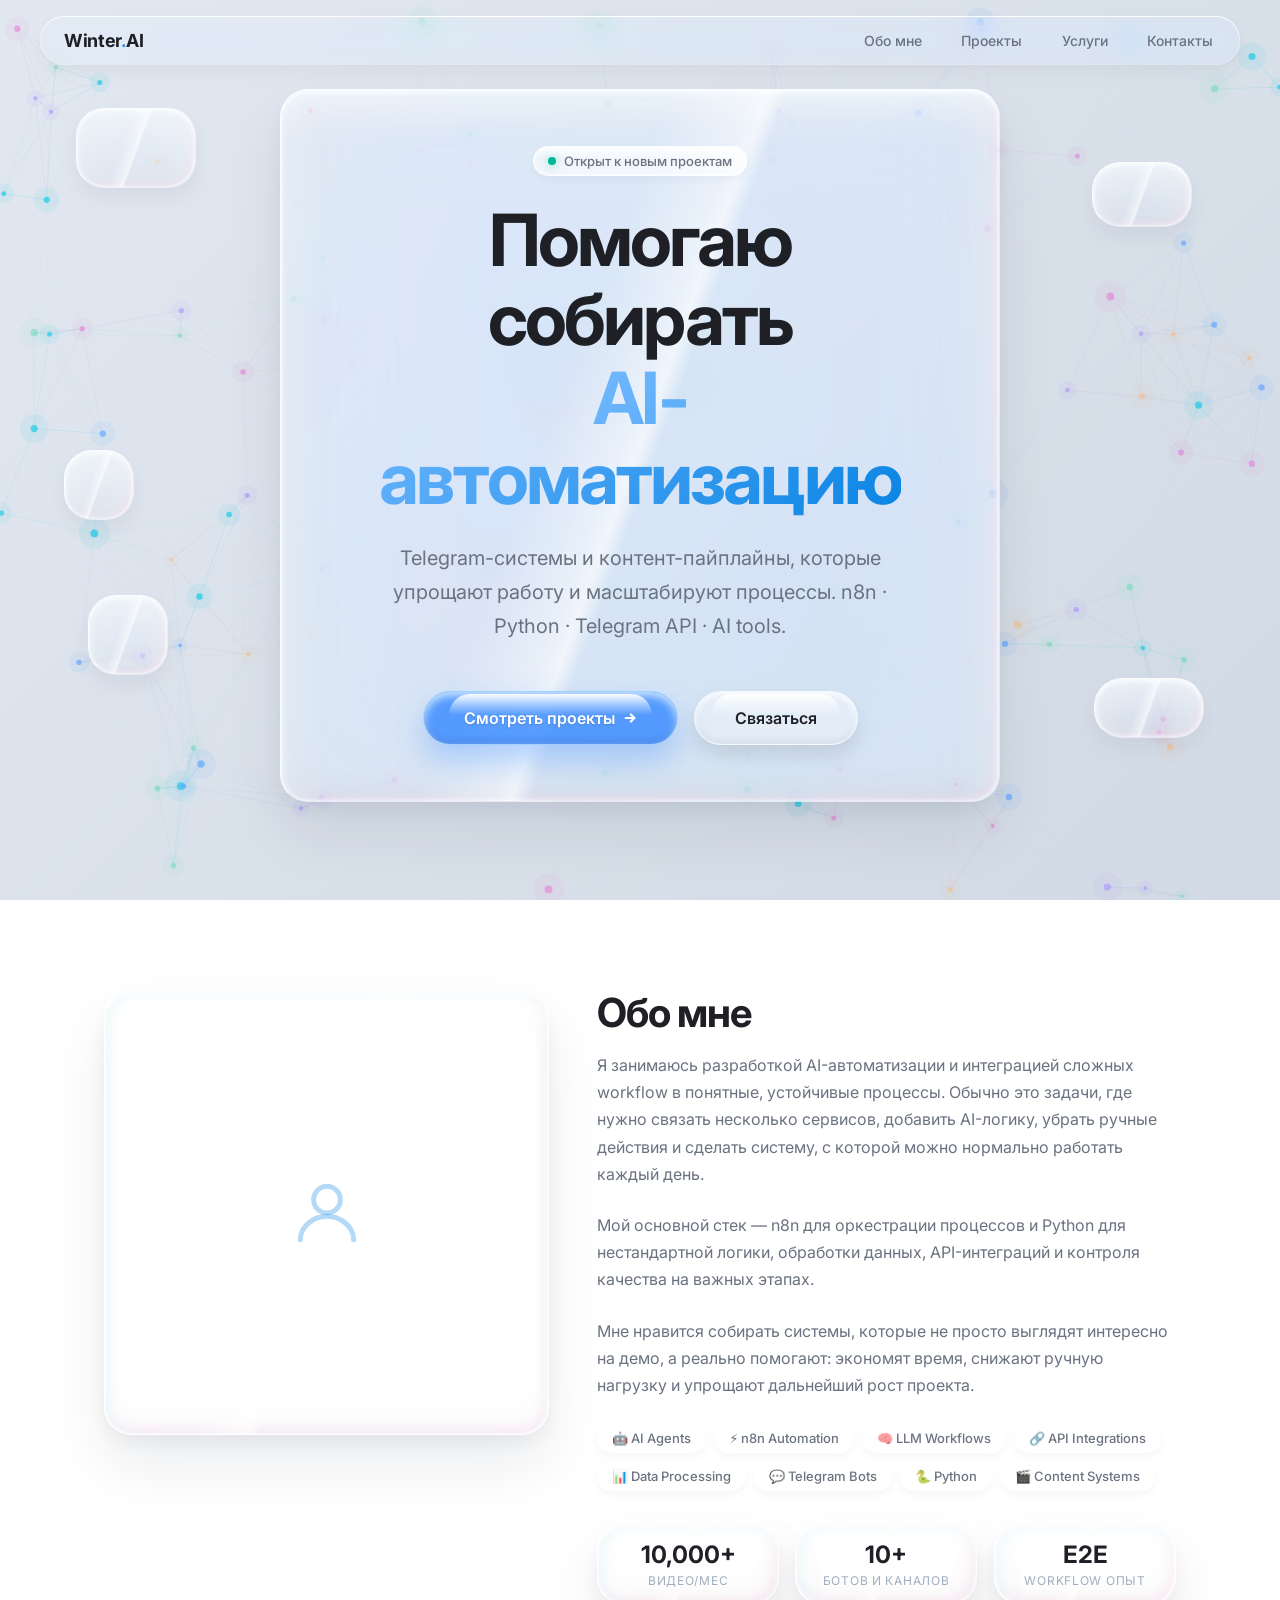
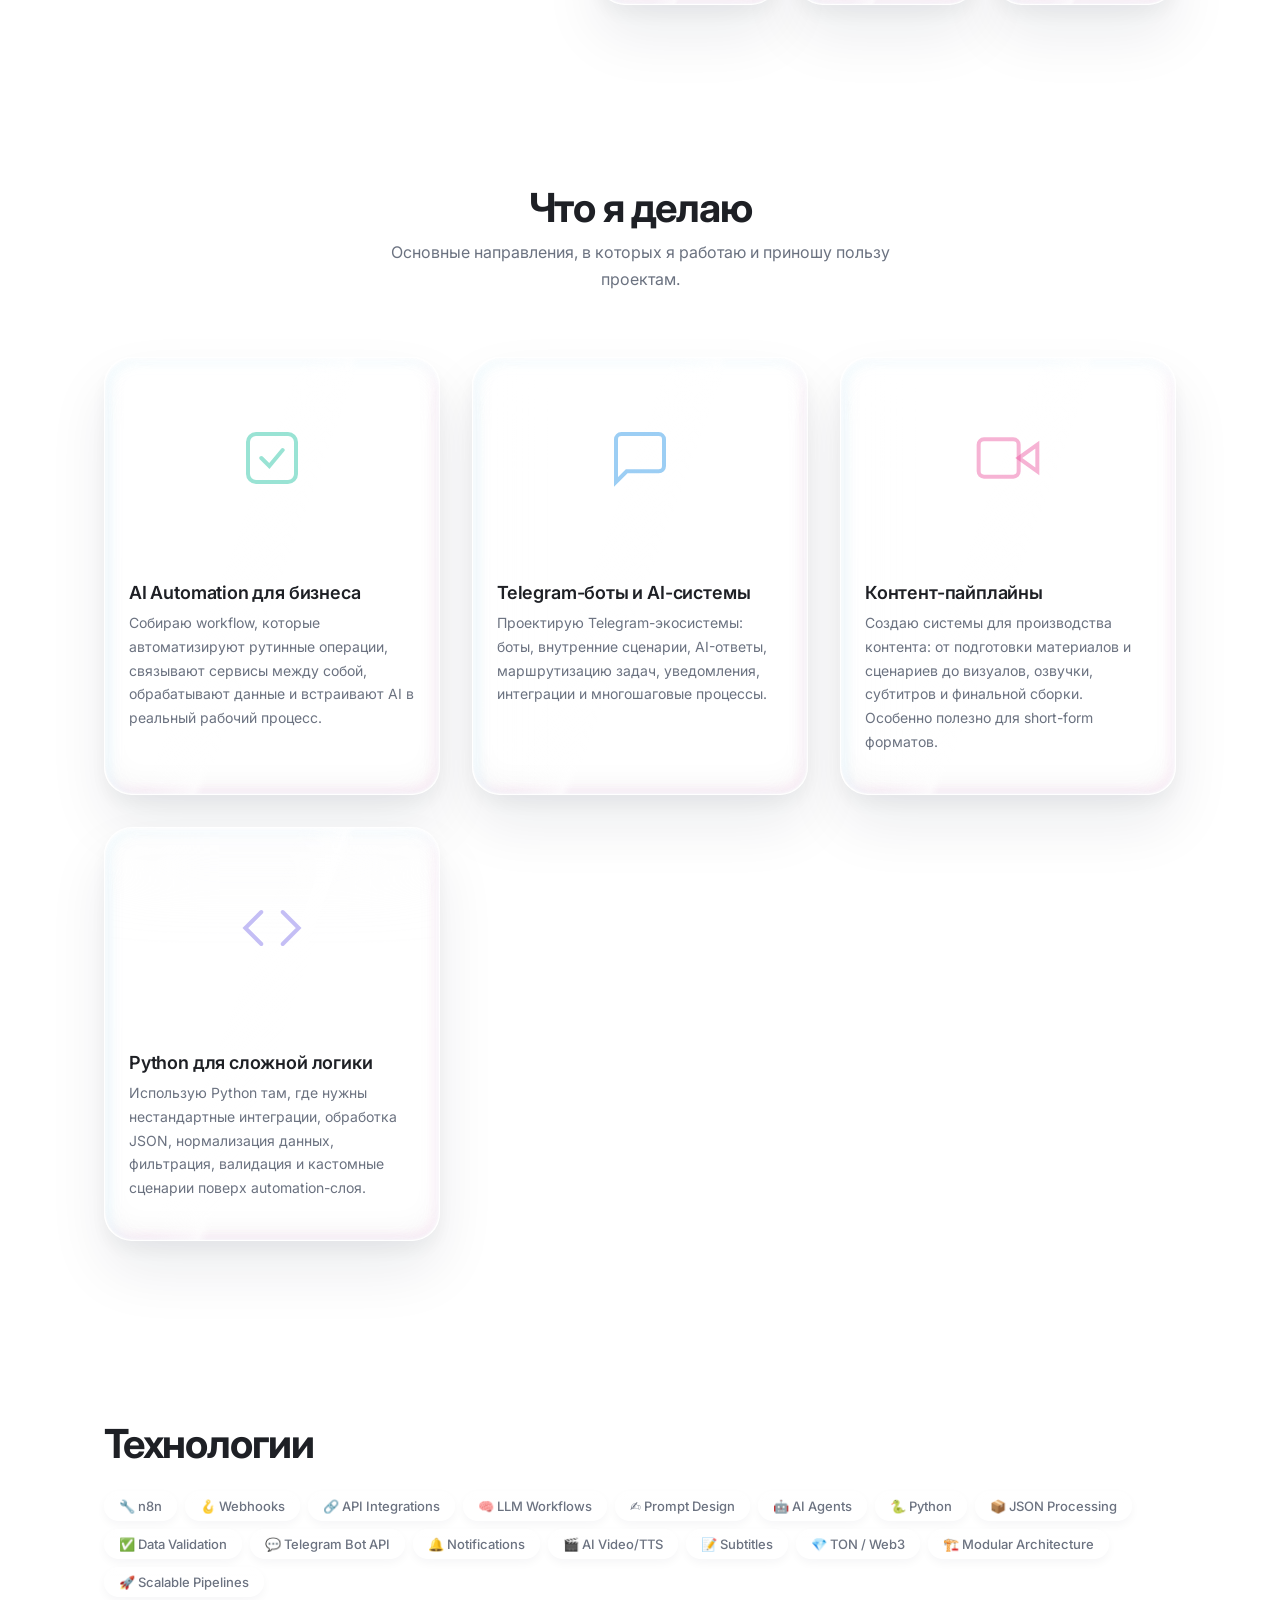
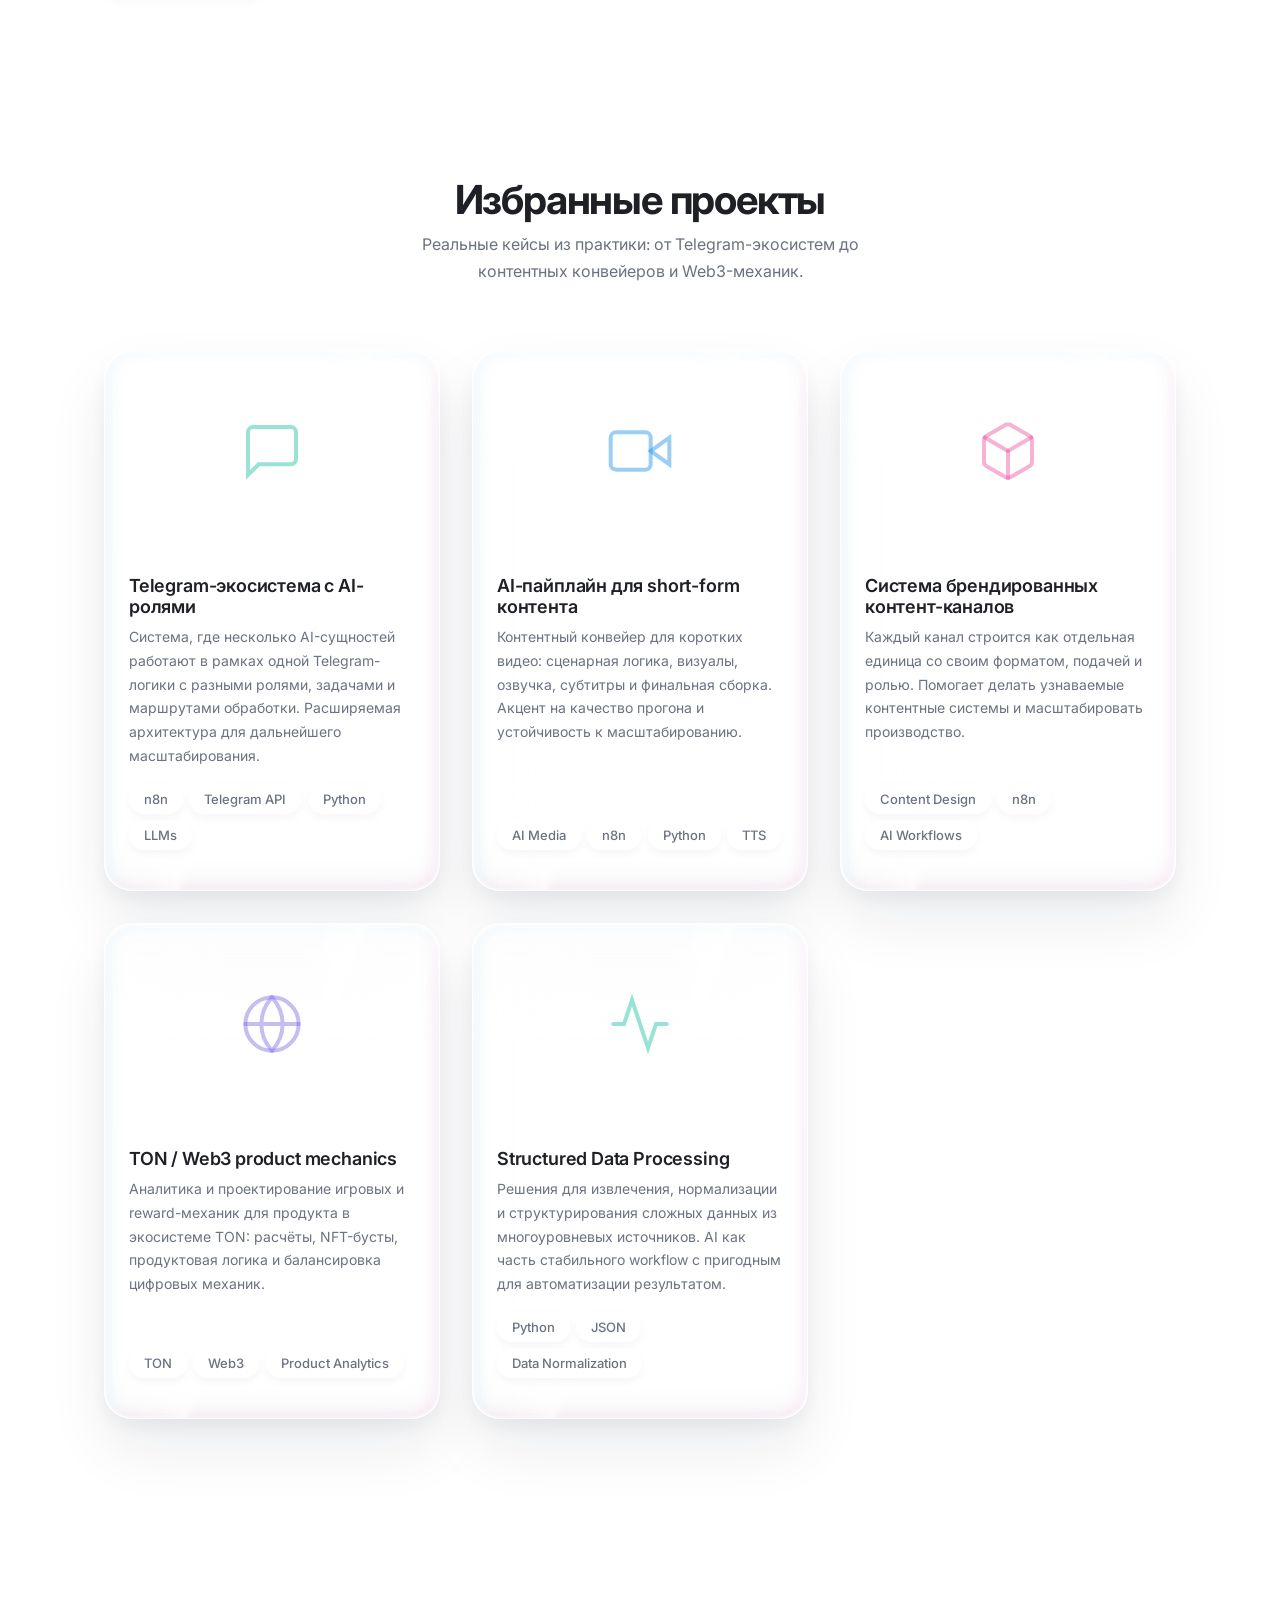
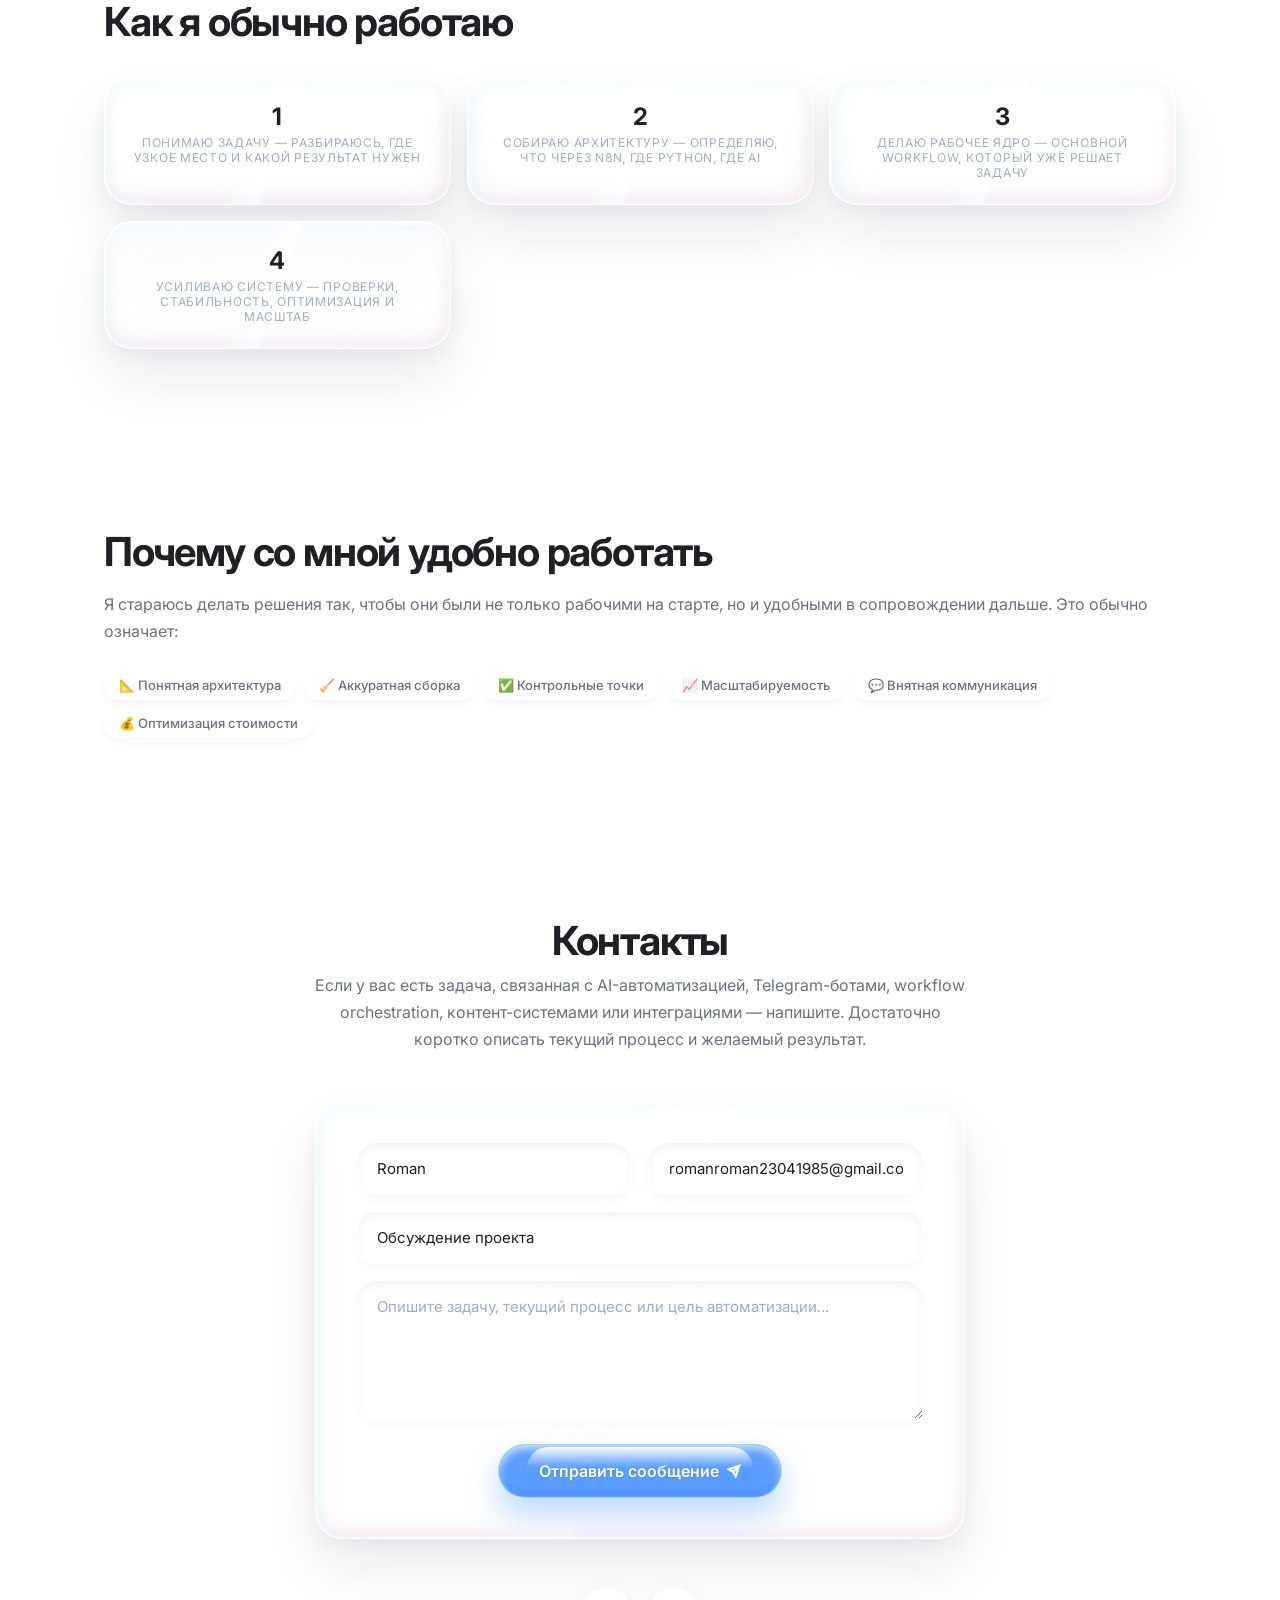
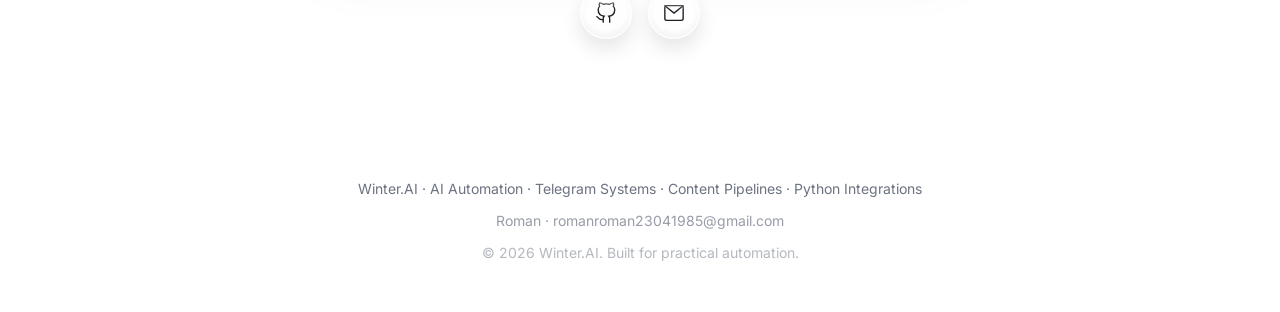
==== commit 5a47c974: "content: full Russian rewrite with all sections" ====
--- a/index.html
+++ b/index.html
@@ -1,12 +1,12 @@
 <!DOCTYPE html>
-<html lang="en">
+<html lang="ru">
 
 <head>
   <meta charset="UTF-8">
   <meta name="viewport" content="width=device-width, initial-scale=1.0">
-  <title>Portfolio — AI Engineer & Automation Architect</title>
+  <title>Winter.AI — AI Automation Engineer</title>
   <meta name="description"
-    content="Premium portfolio of an AI Engineer specializing in intelligent automation, business workflows, and cutting-edge AI solutions.">
+    content="Roman — AI Automation Engineer. Проектирую и собираю рабочие системы на базе n8n, Python, Telegram API и AI tools.">
   <meta name="theme-color" content="#f5f6f8">
 
   <link rel="preconnect" href="https://fonts.googleapis.com">
@@ -15,17 +15,16 @@
 
   <link rel="stylesheet" href="css/glass.css">
   <link rel="stylesheet" href="css/sections.css">
-
 </head>
 
 <body>
   <div class="bg-gradient"></div>
 
   <!-- ═══ NAV ═══ -->
-  <nav class="nav" role="navigation" aria-label="Main navigation">
+  <nav class="nav" role="navigation" aria-label="Главная навигация">
     <div class="nav__inner">
-      <a href="#hero" class="nav__logo" aria-label="Home">Winter<span>.</span>AI</a>
-      <button class="nav__toggle" aria-label="Toggle menu" aria-expanded="false">
+      <a href="#hero" class="nav__logo" aria-label="Главная">Winter<span>.</span>AI</a>
+      <button class="nav__toggle" aria-label="Меню" aria-expanded="false">
         <svg viewBox="0 0 24 24" fill="none" stroke="currentColor" stroke-width="2" stroke-linecap="round">
           <line x1="3" y1="6" x2="21" y2="6" />
           <line x1="3" y1="12" x2="21" y2="12" />
@@ -33,9 +32,10 @@
         </svg>
       </button>
       <div class="nav__links" role="menubar">
-        <a href="#about" class="nav__link" role="menuitem">About</a>
-        <a href="#projects" class="nav__link" role="menuitem">Projects</a>
-        <a href="#contact" class="nav__link" role="menuitem">Contact</a>
+        <a href="#about" class="nav__link" role="menuitem">Обо мне</a>
+        <a href="#projects" class="nav__link" role="menuitem">Проекты</a>
+        <a href="#services" class="nav__link" role="menuitem">Услуги</a>
+        <a href="#contact" class="nav__link" role="menuitem">Контакты</a>
       </div>
     </div>
   </nav>
@@ -53,23 +53,23 @@
       <div class="glass-panel reveal" style="padding: clamp(2rem, 5vw, 3.5rem);">
         <div class="hero__badge glass-pill">
           <span class="dot" aria-hidden="true"></span>
-          Available for projects
+          Открыт к новым проектам
         </div>
 
         <h1 class="hero__title">
-          Building intelligent<br>
-          systems that <em>think</em>
+          Помогаю собирать<br>
+          <em>AI-автоматизацию</em>
         </h1>
 
         <p class="hero__subtitle">
-          AI Engineer & Automation Architect — crafting smart workflows,
-          autonomous agents, and scalable AI solutions for modern businesses.
+          Telegram-системы и контент-пайплайны, которые упрощают работу
+          и масштабируют процессы. n8n · Python · Telegram API · AI tools.
         </p>
 
         <div class="hero__actions">
           <a href="#projects" class="glass-btn glass-btn--blue glass-btn--lg">
             <span>
-              View Projects
+              Смотреть проекты
               <svg width="14" height="14" viewBox="0 0 16 16" fill="none" stroke="currentColor" stroke-width="2.5"
                 stroke-linecap="round" aria-hidden="true">
                 <path d="M3 8h10M9 4l4 4-4 4" />
@@ -77,7 +77,7 @@
             </span>
           </a>
           <a href="#contact" class="glass-btn glass-btn--lg">
-            <span>Get in Touch</span>
+            <span>Связаться</span>
           </a>
         </div>
       </div>
@@ -86,7 +86,7 @@
 
 
   <!-- ═══ ABOUT ═══ -->
-  <section class="about section" id="about" aria-label="About me">
+  <section class="about section" id="about" aria-label="Обо мне">
     <div class="about__grid">
       <div class="glass-panel about__avatar reveal" aria-label="Avatar">
         <svg width="80" height="80" viewBox="0 0 24 24" fill="none" stroke="rgba(9,132,227,0.3)" stroke-width="1.5"
@@ -97,53 +97,58 @@
       </div>
 
       <div class="about__text reveal" style="--rd: 100ms;">
-        <h2>About Me</h2>
+        <h2>Обо мне</h2>
         <p>
-          I'm an AI Engineer passionate about transforming complex business
-          challenges into elegant automated solutions. With expertise spanning
-          large language models, autonomous agents, and end-to-end workflow
-          automation, I help companies unlock efficiency at scale.
+          Я занимаюсь разработкой AI-автоматизации и интеграцией сложных workflow
+          в понятные, устойчивые процессы. Обычно это задачи, где нужно связать
+          несколько сервисов, добавить AI-логику, убрать ручные действия и сделать
+          систему, с которой можно нормально работать каждый день.
         </p>
         <p>
-          My approach blends deep technical knowledge with product thinking —
-          every system I build is designed to be robust, scalable, and genuinely useful.
+          Мой основной стек — n8n для оркестрации процессов и Python для нестандартной
+          логики, обработки данных, API-интеграций и контроля качества на важных этапах.
+        </p>
+        <p>
+          Мне нравится собирать системы, которые не просто выглядят интересно на демо,
+          а реально помогают: экономят время, снижают ручную нагрузку и упрощают
+          дальнейший рост проекта.
         </p>
 
         <div class="about__skills reveal-stagger">
           <span class="glass-pill reveal">🤖 AI Agents</span>
-          <span class="glass-pill reveal">⚡ Automation</span>
-          <span class="glass-pill reveal">🧠 LLM Integration</span>
-          <span class="glass-pill reveal">🔗 API Architecture</span>
-          <span class="glass-pill reveal">📊 Data Pipelines</span>
-          <span class="glass-pill reveal">☁️ Cloud Infra</span>
+          <span class="glass-pill reveal">⚡ n8n Automation</span>
+          <span class="glass-pill reveal">🧠 LLM Workflows</span>
+          <span class="glass-pill reveal">🔗 API Integrations</span>
+          <span class="glass-pill reveal">📊 Data Processing</span>
+          <span class="glass-pill reveal">💬 Telegram Bots</span>
           <span class="glass-pill reveal">🐍 Python</span>
-          <span class="glass-pill reveal">⚛️ Full-Stack</span>
+          <span class="glass-pill reveal">🎬 Content Systems</span>
         </div>
 
         <div class="about__stat-row reveal" style="--rd: 200ms;">
           <div class="glass-panel about__stat" style="padding: 1rem;">
-            <div class="about__stat-value">50+</div>
-            <div class="about__stat-label">Projects</div>
+            <div class="about__stat-value">10,000+</div>
+            <div class="about__stat-label">видео/мес</div>
           </div>
           <div class="glass-panel about__stat" style="padding: 1rem;">
-            <div class="about__stat-value">3+</div>
-            <div class="about__stat-label">Years</div>
+            <div class="about__stat-value">10+</div>
+            <div class="about__stat-label">ботов и каналов</div>
           </div>
           <div class="glass-panel about__stat" style="padding: 1rem;">
-            <div class="about__stat-value">30+</div>
-            <div class="about__stat-label">Clients</div>
-          </div>
-        </div>
-      </div>
-    </div>
-  </section>
-
-
-  <!-- ═══ PROJECTS ═══ -->
-  <section class="projects section" id="projects" aria-label="Projects">
+            <div class="about__stat-value">E2E</div>
+            <div class="about__stat-label">workflow опыт</div>
+          </div>
+        </div>
+      </div>
+    </div>
+  </section>
+
+
+  <!-- ═══ WHAT I DO (Services Overview) ═══ -->
+  <section class="projects section" id="services" aria-label="Что я делаю">
     <div class="projects__header reveal">
-      <h2>Selected Projects</h2>
-      <p>A curated selection of work showcasing AI automation, intelligent agents, and scalable systems.</p>
+      <h2>Что я делаю</h2>
+      <p>Основные направления, в которых я работаю и приношу пользу проектам.</p>
     </div>
 
     <div class="projects__grid reveal-stagger">
@@ -156,17 +161,9 @@
           </svg>
         </div>
         <div class="project-card__body">
-          <h3 class="project-card__title">Autonomous Customer Support Agent</h3>
-          <p class="project-card__desc">Built an AI agent that handles 80% of incoming support tickets autonomously,
-            reducing response time from hours to seconds.</p>
-          <div class="project-card__tags">
-            <span class="glass-pill">LangChain</span>
-            <span class="glass-pill">GPT-4</span>
-            <span class="glass-pill">FastAPI</span>
-          </div>
-          <div class="project-card__actions">
-            <a href="#" class="glass-btn glass-btn--green glass-btn--sm"><span>View Case Study →</span></a>
-          </div>
+          <h3 class="project-card__title">AI Automation для бизнеса</h3>
+          <p class="project-card__desc">Собираю workflow, которые автоматизируют рутинные операции, связывают сервисы
+            между собой, обрабатывают данные и встраивают AI в реальный рабочий процесс.</p>
         </div>
       </div>
 
@@ -174,25 +171,132 @@
         <div class="project-card__image">
           <svg width="64" height="64" viewBox="0 0 24 24" fill="none" stroke="rgba(9,132,227,0.4)" stroke-width="1.5"
             stroke-linecap="round" aria-hidden="true">
-            <path
-              d="M12 2v4M12 18v4M4.93 4.93l2.83 2.83M16.24 16.24l2.83 2.83M2 12h4M18 12h4M4.93 19.07l2.83-2.83M16.24 7.76l2.83-2.83" />
-          </svg>
-        </div>
-        <div class="project-card__body">
-          <h3 class="project-card__title">Multi-Channel Marketing Automation</h3>
-          <p class="project-card__desc">End-to-end pipeline: auto-generates content, A/B tests, schedules posts across 5
-            platforms, and optimizes in real time.</p>
+            <path d="M21 15a2 2 0 01-2 2H7l-4 4V5a2 2 0 012-2h14a2 2 0 012 2z" />
+          </svg>
+        </div>
+        <div class="project-card__body">
+          <h3 class="project-card__title">Telegram-боты и AI-системы</h3>
+          <p class="project-card__desc">Проектирую Telegram-экосистемы: боты, внутренние сценарии, AI-ответы,
+            маршрутизацию задач, уведомления, интеграции и многошаговые процессы.</p>
+        </div>
+      </div>
+
+      <div class="glass-panel project-card reveal">
+        <div class="project-card__image">
+          <svg width="64" height="64" viewBox="0 0 24 24" fill="none" stroke="rgba(232,67,147,0.4)" stroke-width="1.5"
+            stroke-linecap="round" aria-hidden="true">
+            <polygon points="23 7 16 12 23 17 23 7" />
+            <rect x="1" y="5" width="15" height="14" rx="2" ry="2" />
+          </svg>
+        </div>
+        <div class="project-card__body">
+          <h3 class="project-card__title">Контент-пайплайны</h3>
+          <p class="project-card__desc">Создаю системы для производства контента: от подготовки материалов и сценариев
+            до
+            визуалов, озвучки, субтитров и финальной сборки. Особенно полезно для short-form форматов.</p>
+        </div>
+      </div>
+
+      <div class="glass-panel project-card reveal">
+        <div class="project-card__image">
+          <svg width="64" height="64" viewBox="0 0 24 24" fill="none" stroke="rgba(108,92,231,0.4)" stroke-width="1.5"
+            stroke-linecap="round" aria-hidden="true">
+            <polyline points="16 18 22 12 16 6" />
+            <polyline points="8 6 2 12 8 18" />
+          </svg>
+        </div>
+        <div class="project-card__body">
+          <h3 class="project-card__title">Python для сложной логики</h3>
+          <p class="project-card__desc">Использую Python там, где нужны нестандартные интеграции, обработка JSON,
+            нормализация данных, фильтрация, валидация и кастомные сценарии поверх automation-слоя.</p>
+        </div>
+      </div>
+    </div>
+  </section>
+
+
+  <!-- ═══ TECHNOLOGIES ═══ -->
+  <section class="about section" aria-label="Технологии">
+    <div class="about__grid" style="grid-template-columns: 1fr;">
+      <div class="about__text reveal">
+        <h2>Технологии</h2>
+        <div class="about__skills reveal-stagger" style="margin-top: 1.5rem;">
+          <span class="glass-pill reveal">🔧 n8n</span>
+          <span class="glass-pill reveal">🪝 Webhooks</span>
+          <span class="glass-pill reveal">🔗 API Integrations</span>
+          <span class="glass-pill reveal">🧠 LLM Workflows</span>
+          <span class="glass-pill reveal">✍️ Prompt Design</span>
+          <span class="glass-pill reveal">🤖 AI Agents</span>
+          <span class="glass-pill reveal">🐍 Python</span>
+          <span class="glass-pill reveal">📦 JSON Processing</span>
+          <span class="glass-pill reveal">✅ Data Validation</span>
+          <span class="glass-pill reveal">💬 Telegram Bot API</span>
+          <span class="glass-pill reveal">🔔 Notifications</span>
+          <span class="glass-pill reveal">🎬 AI Video/TTS</span>
+          <span class="glass-pill reveal">📝 Subtitles</span>
+          <span class="glass-pill reveal">💎 TON / Web3</span>
+          <span class="glass-pill reveal">🏗️ Modular Architecture</span>
+          <span class="glass-pill reveal">🚀 Scalable Pipelines</span>
+        </div>
+      </div>
+    </div>
+  </section>
+
+
+  <!-- ═══ PROJECTS ═══ -->
+  <section class="projects section" id="projects" aria-label="Проекты">
+    <div class="projects__header reveal">
+      <h2>Избранные проекты</h2>
+      <p>Реальные кейсы из практики: от Telegram-экосистем до контентных конвейеров и Web3-механик.</p>
+    </div>
+
+    <div class="projects__grid reveal-stagger">
+
+      <!-- Project 1 -->
+      <div class="glass-panel project-card reveal">
+        <div class="project-card__image">
+          <svg width="64" height="64" viewBox="0 0 24 24" fill="none" stroke="rgba(0,184,148,0.4)" stroke-width="1.5"
+            stroke-linecap="round" aria-hidden="true">
+            <path d="M21 15a2 2 0 01-2 2H7l-4 4V5a2 2 0 012-2h14a2 2 0 012 2z" />
+          </svg>
+        </div>
+        <div class="project-card__body">
+          <h3 class="project-card__title">Telegram-экосистема с AI-ролями</h3>
+          <p class="project-card__desc">Система, где несколько AI-сущностей работают в рамках одной Telegram-логики с
+            разными ролями, задачами и маршрутами обработки. Расширяемая архитектура для дальнейшего масштабирования.
+          </p>
           <div class="project-card__tags">
             <span class="glass-pill">n8n</span>
-            <span class="glass-pill">OpenAI</span>
-            <span class="glass-pill">Zapier</span>
-          </div>
-          <div class="project-card__actions">
-            <a href="#" class="glass-btn glass-btn--blue glass-btn--sm"><span>View Case Study →</span></a>
-          </div>
-        </div>
-      </div>
-
+            <span class="glass-pill">Telegram API</span>
+            <span class="glass-pill">Python</span>
+            <span class="glass-pill">LLMs</span>
+          </div>
+        </div>
+      </div>
+
+      <!-- Project 2 -->
+      <div class="glass-panel project-card reveal">
+        <div class="project-card__image">
+          <svg width="64" height="64" viewBox="0 0 24 24" fill="none" stroke="rgba(9,132,227,0.4)" stroke-width="1.5"
+            stroke-linecap="round" aria-hidden="true">
+            <polygon points="23 7 16 12 23 17 23 7" />
+            <rect x="1" y="5" width="15" height="14" rx="2" ry="2" />
+          </svg>
+        </div>
+        <div class="project-card__body">
+          <h3 class="project-card__title">AI-пайплайн для short-form контента</h3>
+          <p class="project-card__desc">Контентный конвейер для коротких видео: сценарная логика, визуалы, озвучка,
+            субтитры и финальная сборка. Акцент на качество прогона и устойчивость к масштабированию.</p>
+          <div class="project-card__tags">
+            <span class="glass-pill">AI Media</span>
+            <span class="glass-pill">n8n</span>
+            <span class="glass-pill">Python</span>
+            <span class="glass-pill">TTS</span>
+          </div>
+        </div>
+      </div>
+
+      <!-- Project 3 -->
       <div class="glass-panel project-card reveal">
         <div class="project-card__image">
           <svg width="64" height="64" viewBox="0 0 24 24" fill="none" stroke="rgba(232,67,147,0.4)" stroke-width="1.5"
@@ -204,43 +308,107 @@
           </svg>
         </div>
         <div class="project-card__body">
-          <h3 class="project-card__title">Real-Time Data Intelligence Platform</h3>
-          <p class="project-card__desc">Stream processing + AI: ingests 1M+ events/day, detects anomalies, and generates
-            actionable dashboards automatically.</p>
+          <h3 class="project-card__title">Система брендированных контент-каналов</h3>
+          <p class="project-card__desc">Каждый канал строится как отдельная единица со своим форматом, подачей и ролью.
+            Помогает делать узнаваемые контентные системы и масштабировать производство.</p>
           <div class="project-card__tags">
-            <span class="glass-pill">Kafka</span>
+            <span class="glass-pill">Content Design</span>
+            <span class="glass-pill">n8n</span>
+            <span class="glass-pill">AI Workflows</span>
+          </div>
+        </div>
+      </div>
+
+      <!-- Project 4 -->
+      <div class="glass-panel project-card reveal">
+        <div class="project-card__image">
+          <svg width="64" height="64" viewBox="0 0 24 24" fill="none" stroke="rgba(108,92,231,0.4)" stroke-width="1.5"
+            stroke-linecap="round" aria-hidden="true">
+            <circle cx="12" cy="12" r="10" />
+            <path d="M2 12h20M12 2a15 15 0 014 10 15 15 0 01-4 10 15 15 0 01-4-10 15 15 0 014-10z" />
+          </svg>
+        </div>
+        <div class="project-card__body">
+          <h3 class="project-card__title">TON / Web3 product mechanics</h3>
+          <p class="project-card__desc">Аналитика и проектирование игровых и reward-механик для продукта в экосистеме
+            TON: расчёты, NFT-бусты, продуктовая логика и балансировка цифровых механик.</p>
+          <div class="project-card__tags">
+            <span class="glass-pill">TON</span>
+            <span class="glass-pill">Web3</span>
+            <span class="glass-pill">Product Analytics</span>
+          </div>
+        </div>
+      </div>
+
+      <!-- Project 5 -->
+      <div class="glass-panel project-card reveal">
+        <div class="project-card__image">
+          <svg width="64" height="64" viewBox="0 0 24 24" fill="none" stroke="rgba(0,184,148,0.4)" stroke-width="1.5"
+            stroke-linecap="round" aria-hidden="true">
+            <polyline points="22 12 18 12 15 21 9 3 6 12 2 12" />
+          </svg>
+        </div>
+        <div class="project-card__body">
+          <h3 class="project-card__title">Structured Data Processing</h3>
+          <p class="project-card__desc">Решения для извлечения, нормализации и структурирования сложных данных из
+            многоуровневых источников. AI как часть стабильного workflow с пригодным для автоматизации результатом.</p>
+          <div class="project-card__tags">
             <span class="glass-pill">Python</span>
-            <span class="glass-pill">PostgreSQL</span>
-          </div>
-          <div class="project-card__actions">
-            <a href="#" class="glass-btn glass-btn--pink glass-btn--sm"><span>View Case Study →</span></a>
-          </div>
-        </div>
-      </div>
-
-      <div class="glass-panel project-card reveal">
-        <div class="project-card__image">
-          <svg width="64" height="64" viewBox="0 0 24 24" fill="none" stroke="rgba(108,92,231,0.4)" stroke-width="1.5"
-            stroke-linecap="round" aria-hidden="true">
-            <path d="M12 2a4 4 0 014 4c0 1.95-1.4 3.58-3.25 3.93" />
-            <path d="M8 6a4 4 0 018 0" />
-            <path d="M17 17H7a5 5 0 010-10" />
-            <path d="M17 7a5 5 0 010 10" />
-            <circle cx="12" cy="19" r="2" />
-          </svg>
-        </div>
-        <div class="project-card__body">
-          <h3 class="project-card__title">Voice-Driven Business Assistant</h3>
-          <p class="project-card__desc">Conversational AI that integrates with CRM, calendar, and email — letting teams
-            manage operations entirely by voice.</p>
-          <div class="project-card__tags">
-            <span class="glass-pill">Whisper</span>
-            <span class="glass-pill">Twilio</span>
-            <span class="glass-pill">Node.js</span>
-          </div>
-          <div class="project-card__actions">
-            <a href="#" class="glass-btn glass-btn--violet glass-btn--sm"><span>View Case Study →</span></a>
-          </div>
+            <span class="glass-pill">JSON</span>
+            <span class="glass-pill">Data Normalization</span>
+          </div>
+        </div>
+      </div>
+
+    </div>
+  </section>
+
+
+  <!-- ═══ PROCESS ═══ -->
+  <section class="about section" aria-label="Как я работаю">
+    <div class="about__grid" style="grid-template-columns: 1fr;">
+      <div class="about__text reveal">
+        <h2>Как я обычно работаю</h2>
+
+        <div class="about__stat-row reveal" style="--rd: 100ms;">
+          <div class="glass-panel about__stat" style="padding: 1.5rem;">
+            <div class="about__stat-value">1</div>
+            <div class="about__stat-label">Понимаю задачу — разбираюсь, где узкое место и какой результат нужен</div>
+          </div>
+          <div class="glass-panel about__stat" style="padding: 1.5rem;">
+            <div class="about__stat-value">2</div>
+            <div class="about__stat-label">Собираю архитектуру — определяю, что через n8n, где Python, где AI</div>
+          </div>
+          <div class="glass-panel about__stat" style="padding: 1.5rem;">
+            <div class="about__stat-value">3</div>
+            <div class="about__stat-label">Делаю рабочее ядро — основной workflow, который уже решает задачу</div>
+          </div>
+          <div class="glass-panel about__stat" style="padding: 1.5rem;">
+            <div class="about__stat-value">4</div>
+            <div class="about__stat-label">Усиливаю систему — проверки, стабильность, оптимизация и масштаб</div>
+          </div>
+        </div>
+      </div>
+    </div>
+  </section>
+
+
+  <!-- ═══ WHY ME ═══ -->
+  <section class="about section" aria-label="Почему со мной удобно">
+    <div class="about__grid" style="grid-template-columns: 1fr;">
+      <div class="about__text reveal">
+        <h2>Почему со мной удобно работать</h2>
+        <p>
+          Я стараюсь делать решения так, чтобы они были не только рабочими на старте,
+          но и удобными в сопровождении дальше. Это обычно означает:
+        </p>
+        <div class="about__skills reveal-stagger" style="margin-top: 1rem;">
+          <span class="glass-pill reveal">📐 Понятная архитектура</span>
+          <span class="glass-pill reveal">🧹 Аккуратная сборка</span>
+          <span class="glass-pill reveal">✅ Контрольные точки</span>
+          <span class="glass-pill reveal">📈 Масштабируемость</span>
+          <span class="glass-pill reveal">💬 Внятная коммуникация</span>
+          <span class="glass-pill reveal">💰 Оптимизация стоимости</span>
         </div>
       </div>
     </div>
@@ -248,36 +416,44 @@
 
 
   <!-- ═══ CONTACT ═══ -->
-  <section class="contact section" id="contact" aria-label="Contact">
+  <section class="contact section" id="contact" aria-label="Контакты">
     <div class="contact__wrapper">
       <div class="contact__header reveal">
-        <h2>Let's Work Together</h2>
-        <p>Have a project in mind? Let's discuss how AI can transform your workflow.</p>
+        <h2>Контакты</h2>
+        <p>Если у вас есть задача, связанная с AI-автоматизацией, Telegram-ботами, workflow orchestration,
+          контент-системами или интеграциями — напишите. Достаточно коротко описать текущий процесс и желаемый
+          результат.</p>
       </div>
 
       <div class="glass-panel reveal" style="--rd: 100ms;">
-        <form class="contact__form" id="contact-form" action="#" method="POST" aria-label="Contact form">
+        <form class="contact__form" id="contact-form" action="#" method="POST" aria-label="Форма обратной связи">
           <div class="contact__form-row">
             <div>
-              <label for="name" class="sr-only">Your name</label>
-              <input type="text" id="name" name="name" placeholder="Your name" class="glass-input" required
-                autocomplete="name">
+              <label for="name" class="sr-only">Ваше имя</label>
+              <input type="text" id="name" name="name" placeholder="Ваше имя" class="glass-input" required
+                autocomplete="name" value="Roman">
             </div>
             <div>
-              <label for="email" class="sr-only">Your email</label>
-              <input type="email" id="email" name="email" placeholder="Your email" class="glass-input" required
-                autocomplete="email">
+              <label for="email" class="sr-only">Ваш email</label>
+              <input type="email" id="email" name="email" placeholder="Ваш email" class="glass-input" required
+                autocomplete="email" value="romanroman23041985@gmail.com">
             </div>
           </div>
           <div>
-            <label for="message" class="sr-only">Your message</label>
-            <textarea id="message" name="message" placeholder="Tell me about your project..."
-              class="glass-input glass-textarea" required></textarea>
+            <label for="subject" class="sr-only">Тема</label>
+            <input type="text" id="subject" name="subject" placeholder="Тема сообщения" class="glass-input"
+              value="Обсуждение проекта">
+          </div>
+          <div>
+            <label for="message" class="sr-only">Сообщение</label>
+            <textarea id="message" name="message"
+              placeholder="Опишите задачу, текущий процесс или цель автоматизации..." class="glass-input glass-textarea"
+              required></textarea>
           </div>
           <div class="contact__submit-row">
             <button type="submit" class="glass-btn glass-btn--blue glass-btn--lg">
               <span>
-                Send Message
+                Отправить сообщение
                 <svg width="14" height="14" viewBox="0 0 16 16" fill="none" stroke="currentColor" stroke-width="2.5"
                   stroke-linecap="round" aria-hidden="true">
                   <path d="M14 2L7 9M14 2l-4 12-3-5-5-3z" />
@@ -289,28 +465,15 @@
       </div>
 
       <div class="contact__socials reveal" style="--rd: 200ms;">
-        <a href="#" class="glass-btn social-link" aria-label="GitHub">
+        <a href="https://github.com/romanroman23041985-lgtm" class="glass-btn social-link" aria-label="GitHub"
+          target="_blank">
           <svg width="22" height="22" viewBox="0 0 24 24" fill="none" stroke="currentColor" stroke-width="1.5"
             stroke-linecap="round" aria-hidden="true">
             <path
               d="M9 19c-5 1.5-5-2.5-7-3m14 6v-3.87a3.37 3.37 0 00-.94-2.61c3.14-.35 6.44-1.54 6.44-7A5.44 5.44 0 0020 4.77 5.07 5.07 0 0019.91 1S18.73.65 16 2.48a13.38 13.38 0 00-7 0C6.27.65 5.09 1 5.09 1A5.07 5.07 0 005 4.77a5.44 5.44 0 00-1.5 3.78c0 5.42 3.3 6.61 6.44 7A3.37 3.37 0 009 18.13V22" />
           </svg>
         </a>
-        <a href="#" class="glass-btn social-link" aria-label="LinkedIn">
-          <svg width="22" height="22" viewBox="0 0 24 24" fill="none" stroke="currentColor" stroke-width="1.5"
-            stroke-linecap="round" aria-hidden="true">
-            <path d="M16 8a6 6 0 016 6v7h-4v-7a2 2 0 00-2-2 2 2 0 00-2 2v7h-4v-7a6 6 0 016-6zM2 9h4v12H2z" />
-            <circle cx="4" cy="4" r="2" />
-          </svg>
-        </a>
-        <a href="#" class="glass-btn social-link" aria-label="Twitter / X">
-          <svg width="22" height="22" viewBox="0 0 24 24" fill="none" stroke="currentColor" stroke-width="1.5"
-            stroke-linecap="round" aria-hidden="true">
-            <path d="M4 4l11.73 16h4.27L8.27 4z" />
-            <path d="M4 20l6.77-8M20 4l-6.77 8" />
-          </svg>
-        </a>
-        <a href="mailto:hello@example.com" class="glass-btn social-link" aria-label="Email">
+        <a href="mailto:romanroman23041985@gmail.com" class="glass-btn social-link" aria-label="Email">
           <svg width="22" height="22" viewBox="0 0 24 24" fill="none" stroke="currentColor" stroke-width="1.5"
             stroke-linecap="round" aria-hidden="true">
             <rect x="2" y="4" width="20" height="16" rx="2" />
@@ -322,7 +485,9 @@
   </section>
 
   <footer class="footer">
-    <p>© 2026 Winter.AI — Crafted with precision.</p>
+    <p>Winter.AI · AI Automation · Telegram Systems · Content Pipelines · Python Integrations</p>
+    <p style="margin-top: 0.5rem; opacity: 0.7;">Roman · romanroman23041985@gmail.com</p>
+    <p style="margin-top: 0.5rem; opacity: 0.5;">© 2026 Winter.AI. Built for practical automation.</p>
   </footer>
 
   <script src="js/particles.js"></script>
--- a/css/glass.css
+++ b/css/glass.css
@@ -34,6 +34,10 @@
 html {
     scroll-behavior: smooth;
     -webkit-font-smoothing: antialiased;
+    -webkit-text-size-adjust: 100%;
+    /* Prevent font scaling on orientation change */
+    /* Enhance touch experience */
+    -webkit-tap-highlight-color: transparent;
 }
 
 body {
@@ -46,6 +50,7 @@
 }
 
 /* ── ANIMATED GRADIENT BACKGROUND ── */
+/* ── ANIMATED GRADIENT BACKGROUND (NEUTRAL) ── */
 .bg-gradient {
     position: fixed;
     top: 0;
@@ -53,9 +58,10 @@
     width: 100vw;
     height: 100vh;
     z-index: -2;
-    background: linear-gradient(-45deg, #e0eafc, #cfdef3, #e0c3fc, #8ec5fc);
+    /* Soft, neutral slate/gray/silver gradient */
+    background: linear-gradient(-45deg, #e2e8f0, #f8fafc, #cbd5e1, #e2e8f0);
     background-size: 400% 400%;
-    animation: gradientBG 15s ease infinite;
+    animation: gradientBG 20s ease infinite;
 }
 
 @keyframes gradientBG {
@@ -149,33 +155,33 @@
 
 .glass-panel {
     position: relative;
-    border-radius: 24px;
+    border-radius: 28px;
     overflow: hidden;
     padding: 2.5rem;
 
-    /* Form and deep blur for distortion */
-    background:
-        linear-gradient(135deg, rgba(255, 255, 255, 0.6) 0%, rgba(255, 255, 255, 0.1) 100%),
-        rgba(255, 255, 255, 0.15);
-    backdrop-filter: blur(40px) saturate(160%);
-    -webkit-backdrop-filter: blur(40px) saturate(160%);
-
-    /* Outer rim */
-    border: 1px solid rgba(255, 255, 255, 0.6);
-    border-top-color: rgba(255, 255, 255, 0.9);
-    border-left-color: rgba(255, 255, 255, 0.9);
-
-    /* Volume shadows (Deep lighting & distortion faking) */
-    box-shadow:
-        0 24px 48px rgba(0, 0, 0, 0.08),
-        inset 0 6px 14px rgba(255, 255, 255, 1),
-        /* Strong top light */
-        inset 0 -6px 14px rgba(255, 255, 255, 0.3),
-        /* Soft bounce light from bottom */
-        inset 2px 2px 10px rgba(255, 255, 255, 0.6),
-        /* Inner edge glow */
-        inset -4px -4px 15px rgba(0, 0, 0, 0.03);
-    /* Depth shadow */
+    /* Base transparency & extreme blur/saturation for lens physical thickness */
+    background: rgba(255, 255, 255, 0.15);
+    backdrop-filter: blur(48px) saturate(200%);
+    -webkit-backdrop-filter: blur(48px) saturate(200%);
+
+    /* Edge illumination — simulate light hitting top/left sharp edges */
+    border: 1px solid rgba(255, 255, 255, 0.3);
+    border-top: 1px solid rgba(255, 255, 255, 0.85);
+    border-left: 1px solid rgba(255, 255, 255, 0.85);
+
+    /* Volumetric lighting & Caustic ambient shadow */
+    box-shadow:
+        /* Outer ambient drop shadow with slight blue caustic tint */
+        0 30px 60px rgba(0, 20, 50, 0.08),
+        0 10px 20px rgba(0, 20, 50, 0.05),
+        /* Massive soft white top inner glow (ambient inner volume) */
+        inset 0 16px 40px rgba(255, 255, 255, 0.6),
+        /* Sharp white top edge inner highlight */
+        inset 0 2px 6px rgba(255, 255, 255, 1),
+        /* Subtle dark inner bottom shadow for depth */
+        inset 0 -10px 30px rgba(0, 0, 0, 0.04),
+        /* Subtle white inner bottom edge reflection from floor bounds */
+        inset 0 -1px 3px rgba(255, 255, 255, 0.5);
 
     transition:
         box-shadow 0.4s var(--smooth),
@@ -183,35 +189,38 @@
     will-change: transform, box-shadow;
 }
 
-/* Chromatic Aberration Edge (Iridescence from reference) */
+/* 1. Large Diagonal Glossy Reflection over the whole panel surface */
+.glass-panel::before {
+    content: '';
+    position: absolute;
+    inset: 0;
+    border-radius: inherit;
+    background: linear-gradient(110deg,
+            rgba(255, 255, 255, 0) 0%,
+            rgba(255, 255, 255, 0) 40%,
+            rgba(255, 255, 255, 0.6) 48%,
+            rgba(255, 255, 255, 0.9) 50%,
+            rgba(255, 255, 255, 0) 52%,
+            rgba(255, 255, 255, 0) 100%);
+    opacity: 0.7;
+    pointer-events: none;
+    z-index: 1;
+}
+
+/* 2. Frosted / Diffused chromatic borders simulating thick glass dispersion */
 .glass-panel::after {
     content: '';
     position: absolute;
     inset: 0;
     border-radius: inherit;
     pointer-events: none;
-    box-shadow:
-        inset 2px 2px 6px rgba(180, 240, 255, 0.6),
-        /* Cyan */
-        inset -2px -1px 6px rgba(255, 180, 220, 0.5),
-        /* Magenta */
-        inset 0 3px 6px rgba(255, 240, 180, 0.4);
-    /* Yellow/Gold */
-    opacity: 0.6;
-}
-
-/* Bright curved top highlight */
-.glass-panel::before {
-    content: '';
-    position: absolute;
-    top: 2px;
-    left: 5%;
-    width: 90%;
-    height: 45%;
-    background: linear-gradient(to bottom, rgba(255, 255, 255, 0.85), rgba(255, 255, 255, 0));
-    border-radius: 24px 24px 0 0;
-    pointer-events: none;
     z-index: 1;
+    box-shadow:
+        inset 3px 3px 12px rgba(180, 240, 255, 0.5),
+        /* Cyan-ish top edge */
+        inset -3px -3px 12px rgba(255, 180, 220, 0.4);
+    /* Magenta-ish bottom edge */
+    mix-blend-mode: overlay;
 }
 
 .glass-panel>* {
@@ -222,9 +231,12 @@
 .glass-panel:hover {
     transform: translateY(-4px);
     box-shadow:
-        0 24px 48px rgba(0, 0, 0, 0.08),
-        inset 0 4px 10px rgba(255, 255, 255, 0.95),
-        inset 0 -4px 6px rgba(0, 0, 0, 0.03);
+        0 40px 80px rgba(0, 20, 50, 0.1),
+        0 15px 30px rgba(0, 20, 50, 0.06),
+        inset 0 20px 50px rgba(255, 255, 255, 0.7),
+        inset 0 3px 8px rgba(255, 255, 255, 1),
+        inset 0 -10px 30px rgba(0, 0, 0, 0.03),
+        inset 0 -1px 3px rgba(255, 255, 255, 0.6);
 }
 
 
@@ -249,8 +261,9 @@
     overflow: hidden;
     z-index: 1;
 
-    background: rgba(255, 255, 255, 0.45);
-    /* Removed backdrop-filter so text inside isn't blurred against the background */
+    background: rgba(255, 255, 255, 0.25);
+    backdrop-filter: blur(16px) saturate(120%);
+    -webkit-backdrop-filter: blur(16px) saturate(120%);
     border: 1px solid rgba(255, 255, 255, 0.6);
 
     box-shadow:
@@ -299,6 +312,10 @@
 
 .glass-btn:active {
     transform: scale(0.97) translateY(0);
+    box-shadow:
+        0 4px 8px rgba(0, 0, 0, 0.1),
+        inset 0 2px 4px rgba(255, 255, 255, 0.5),
+        inset 0 4px 12px rgba(0, 0, 0, 0.08);
 }
 
 
@@ -534,4 +551,27 @@
 
 .reveal-stagger>.reveal:nth-child(8) {
     --rd: 560ms;
+}
+
+/* ═══════════════════════════════════════════
+   RESPONSIVE DESIGN (Mobile / Tablets)
+   ═══════════════════════════════════════════ */
+@media (max-width: 768px) {
+    .section {
+        padding: clamp(3rem, 8vh, 6rem) clamp(1rem, 4vw, 2rem);
+    }
+
+    .glass-panel {
+        padding: 1.5rem;
+        /* Slightly reduce blur on mobile for performance and readability */
+        backdrop-filter: blur(32px) saturate(160%);
+        -webkit-backdrop-filter: blur(32px) saturate(160%);
+    }
+
+    .glass-btn {
+        padding: 12px 24px;
+        font-size: 14px;
+        width: 100%;
+        /* Full width buttons on mobile */
+    }
 }
--- a/css/sections.css
+++ b/css/sections.css
@@ -191,33 +191,42 @@
    with particles visible through them. */
 .hero__float {
     position: absolute;
-    border-radius: 24px;
+    border-radius: 28px;
     pointer-events: none;
     overflow: hidden;
     z-index: 1;
 
-    background: rgba(255, 255, 255, 0.45);
-    backdrop-filter: blur(32px) saturate(140%);
-    -webkit-backdrop-filter: blur(32px) saturate(140%);
-    border: 1px solid rgba(255, 255, 255, 0.8);
+    background: rgba(255, 255, 255, 0.15);
+    backdrop-filter: blur(48px) saturate(200%);
+    -webkit-backdrop-filter: blur(48px) saturate(200%);
+
+    border: 1px solid rgba(255, 255, 255, 0.3);
+    border-top: 1px solid rgba(255, 255, 255, 0.85);
+    border-left: 1px solid rgba(255, 255, 255, 0.85);
 
     box-shadow:
-        inset 1px 1px 3px rgba(255, 255, 255, 1),
-        inset -1px -1px 3px rgba(255, 255, 255, 0.4),
-        inset 0 4px 15px rgba(255, 255, 255, 0.3),
-        0 8px 24px rgba(10, 20, 40, 0.04);
+        0 10px 20px rgba(0, 20, 50, 0.05),
+        inset 0 16px 40px rgba(255, 255, 255, 0.6),
+        inset 0 2px 6px rgba(255, 255, 255, 1),
+        inset 0 -10px 30px rgba(0, 0, 0, 0.04),
+        inset 0 -1px 3px rgba(255, 255, 255, 0.5);
 }
 
 .hero__float::before {
     content: '';
     position: absolute;
-    top: 1px;
-    left: 3%;
-    width: 94%;
-    height: 25%;
+    inset: 0;
     border-radius: inherit;
-    background: linear-gradient(to bottom, rgba(255, 255, 255, 0.9), transparent);
+    background: linear-gradient(110deg,
+            rgba(255, 255, 255, 0) 0%,
+            rgba(255, 255, 255, 0) 40%,
+            rgba(255, 255, 255, 0.6) 48%,
+            rgba(255, 255, 255, 0.9) 50%,
+            rgba(255, 255, 255, 0) 52%,
+            rgba(255, 255, 255, 0) 100%);
+    opacity: 0.7;
     pointer-events: none;
+    z-index: 1;
 }
 
 .hero__float::after {
@@ -226,11 +235,11 @@
     inset: 0;
     border-radius: inherit;
     pointer-events: none;
+    z-index: 1;
     box-shadow:
-        inset 2px 2px 6px rgba(180, 240, 255, 0.6),
-        inset -2px -1px 6px rgba(255, 180, 220, 0.5),
-        inset 0 3px 6px rgba(255, 240, 180, 0.4);
-    opacity: 0.8;
+        inset 3px 3px 8px rgba(180, 240, 255, 0.4),
+        inset -3px -3px 8px rgba(255, 180, 220, 0.3);
+    mix-blend-mode: overlay;
 }
 
 /* Pushed far to edges, SMALLER, won't overlap center content */
@@ -540,8 +549,35 @@
         display: block;
     }
 
+    .hero__content {
+        position: relative;
+        z-index: 10;
+    }
+
     .hero__float {
-        display: none;
+        /* Keep visible, but push to edges and scale down greatly */
+        transform: scale(0.5);
+        opacity: 0.8;
+    }
+
+    .hero__float--1 {
+        top: 2%;
+        left: -15%;
+    }
+
+    .hero__float--2 {
+        top: 15%;
+        right: -10%;
+    }
+
+    .hero__float--3 {
+        bottom: 25%;
+        left: -15%;
+    }
+
+    .hero__float--4 {
+        bottom: 5%;
+        right: -10%;
     }
 
     .about__grid {
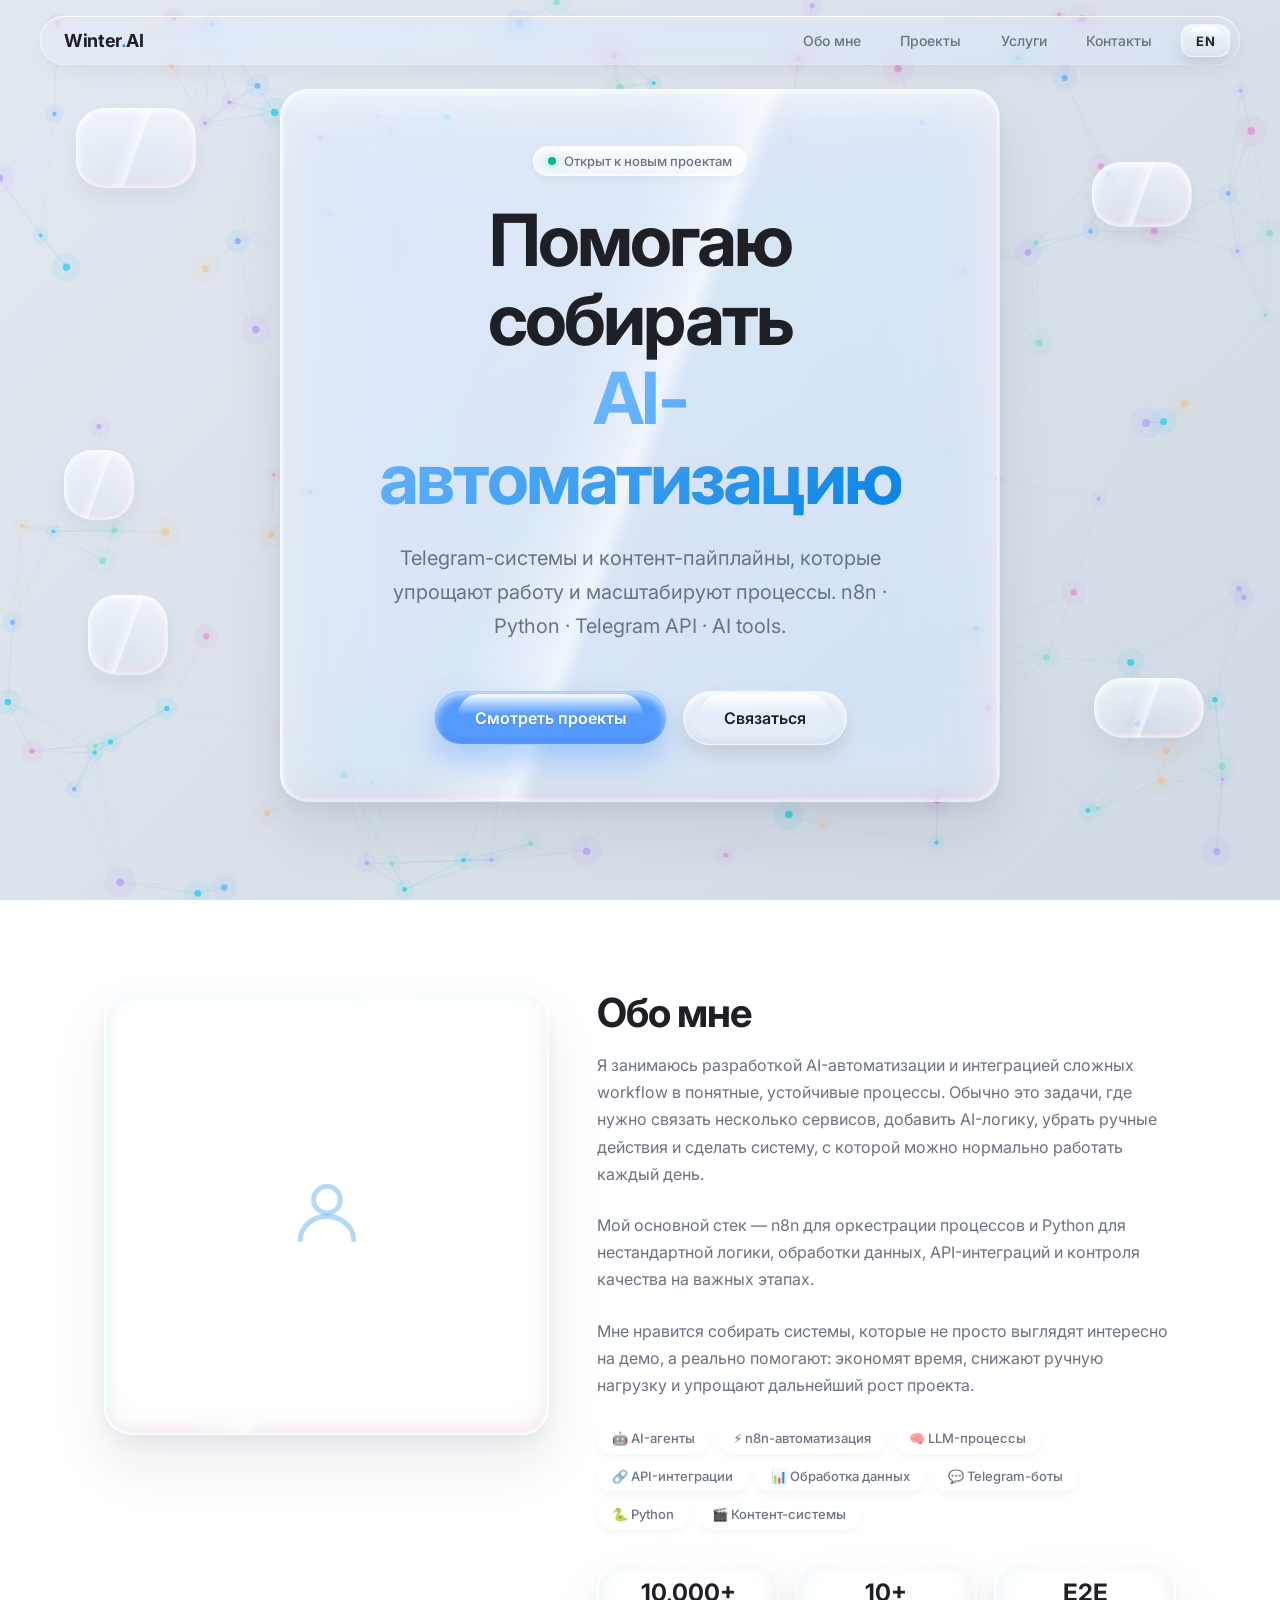
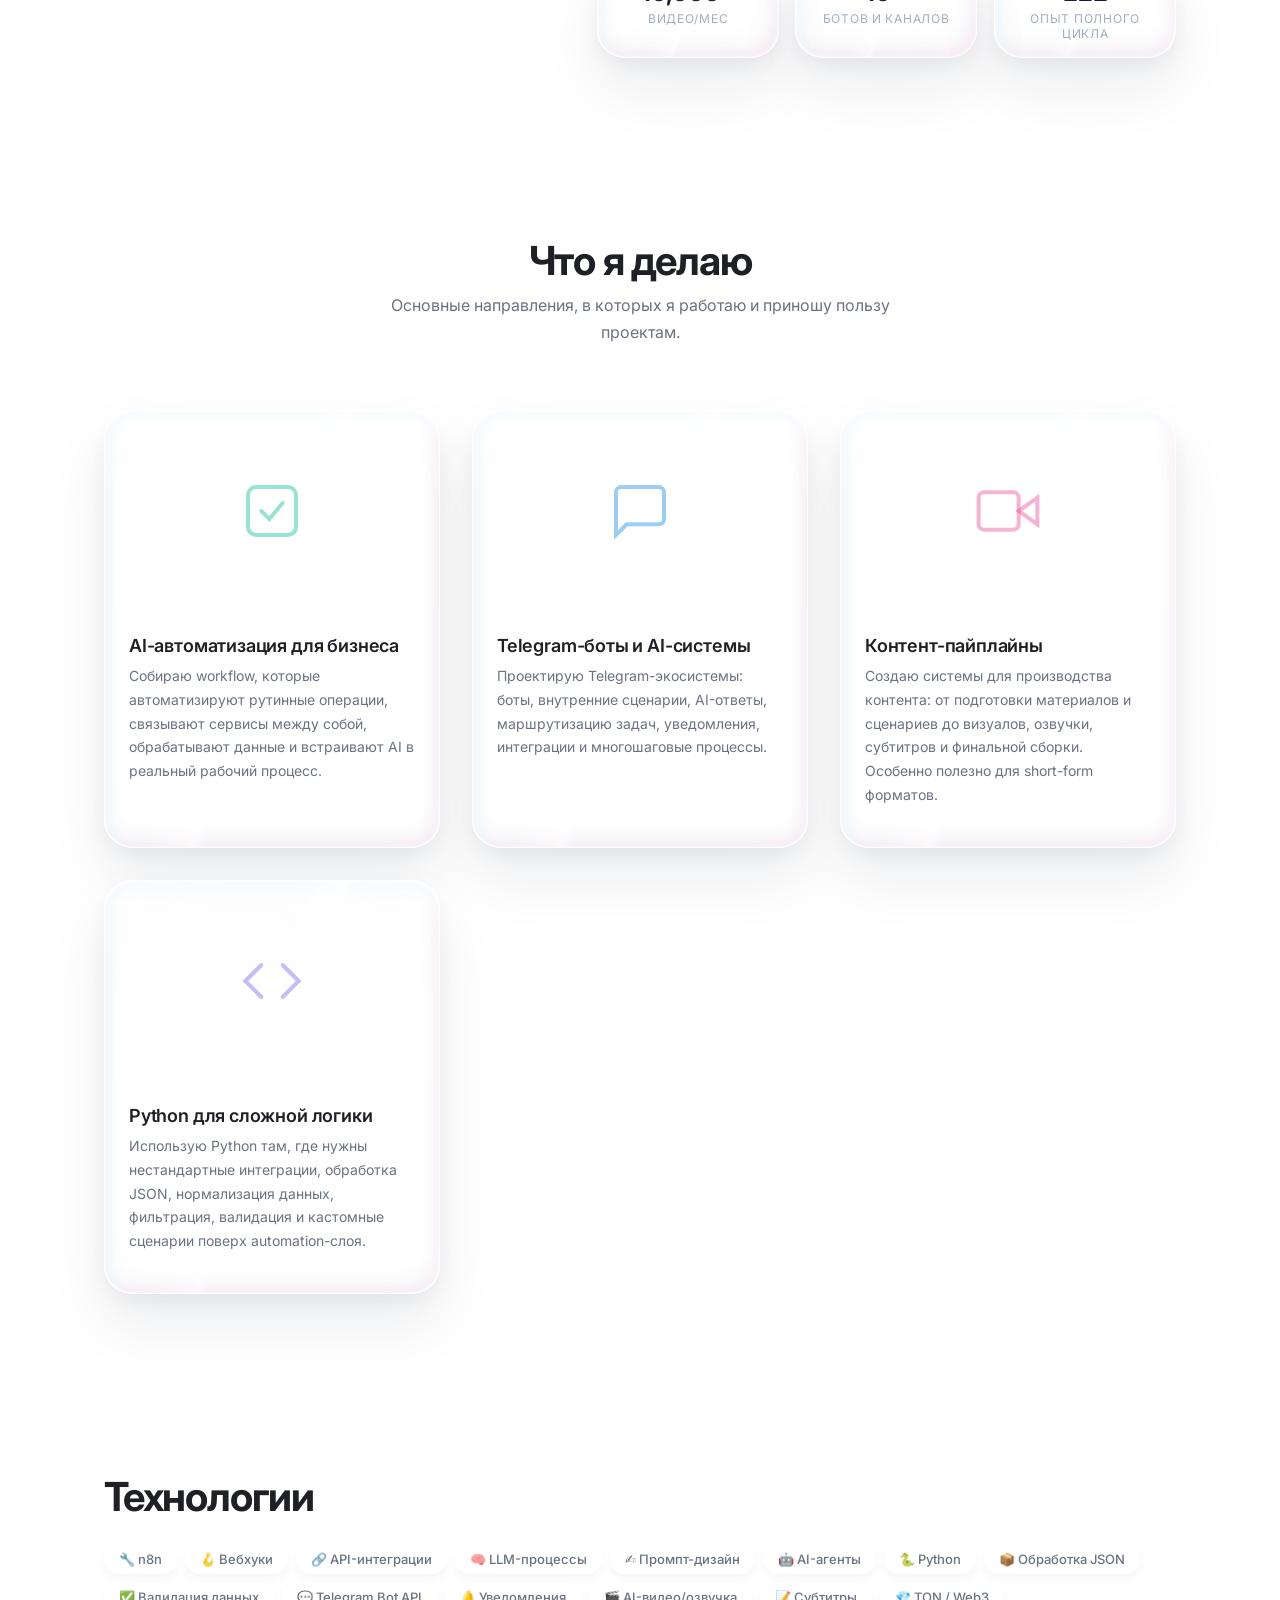
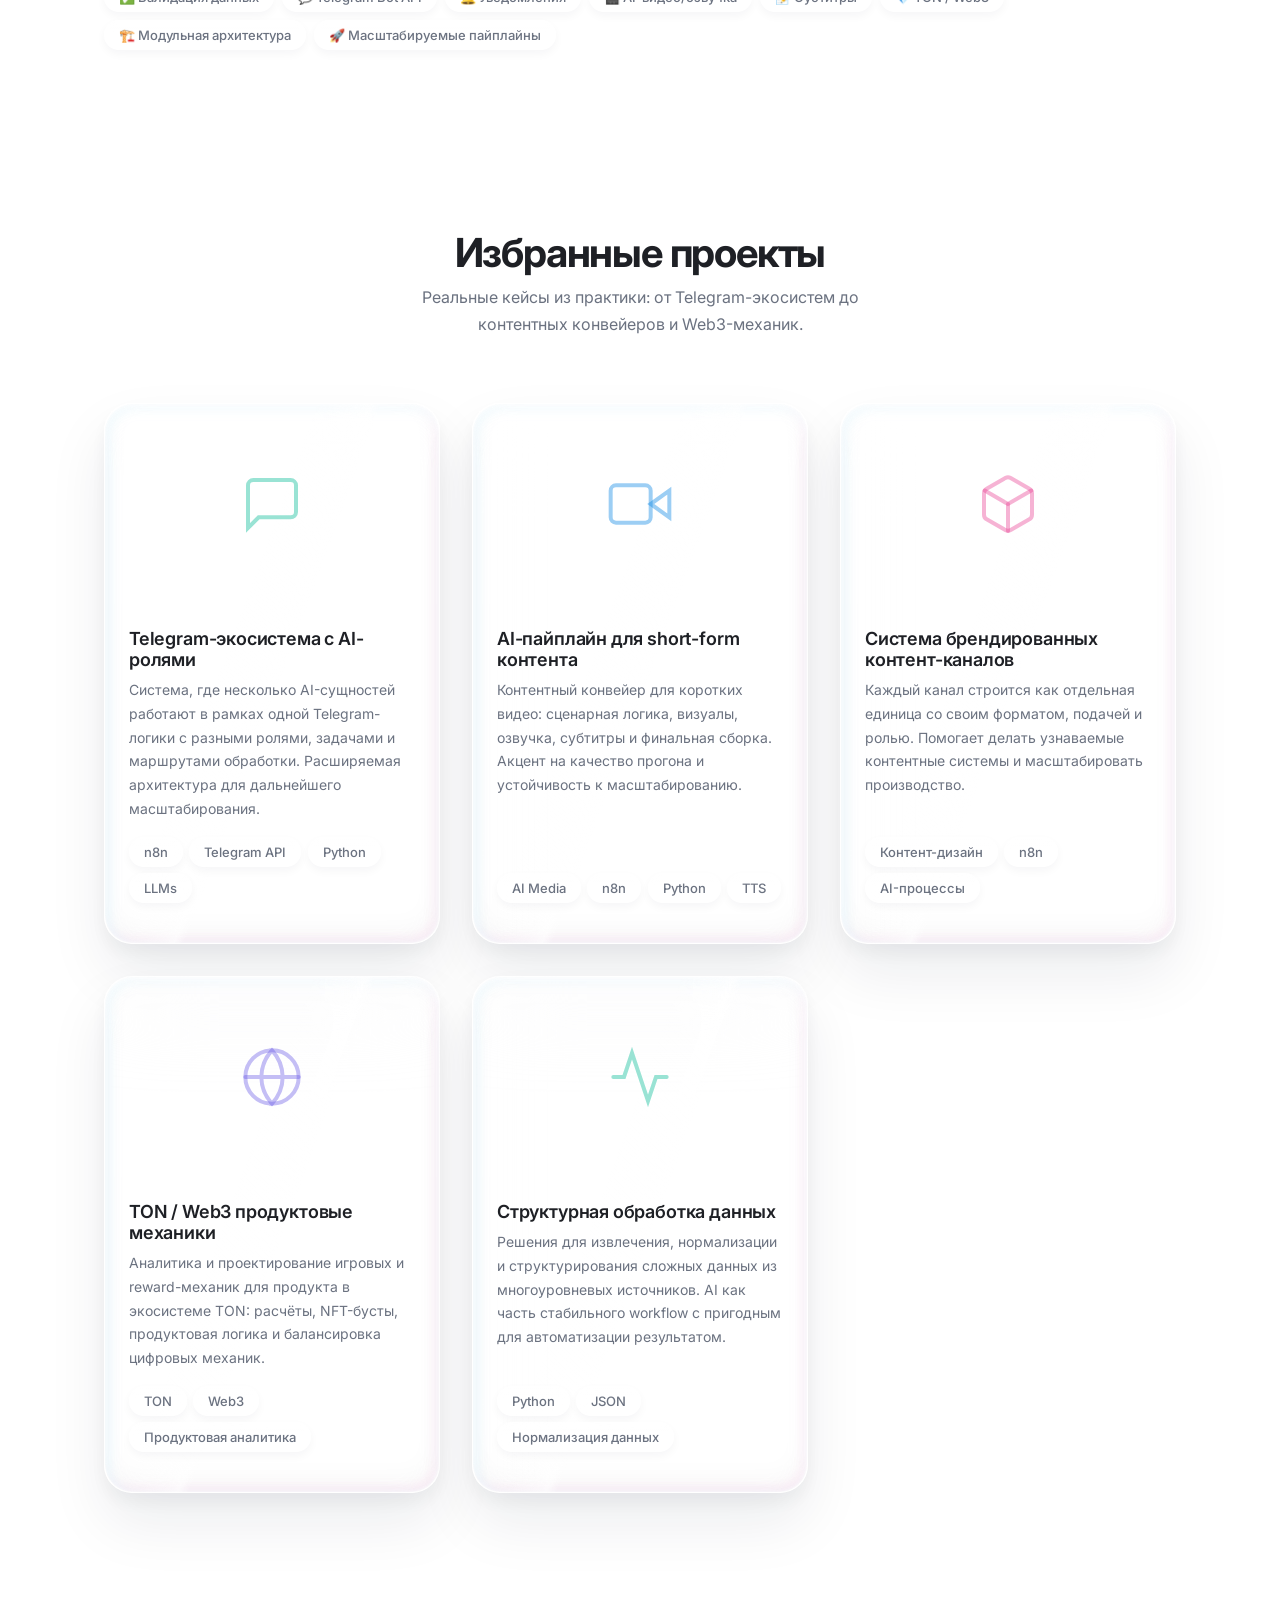
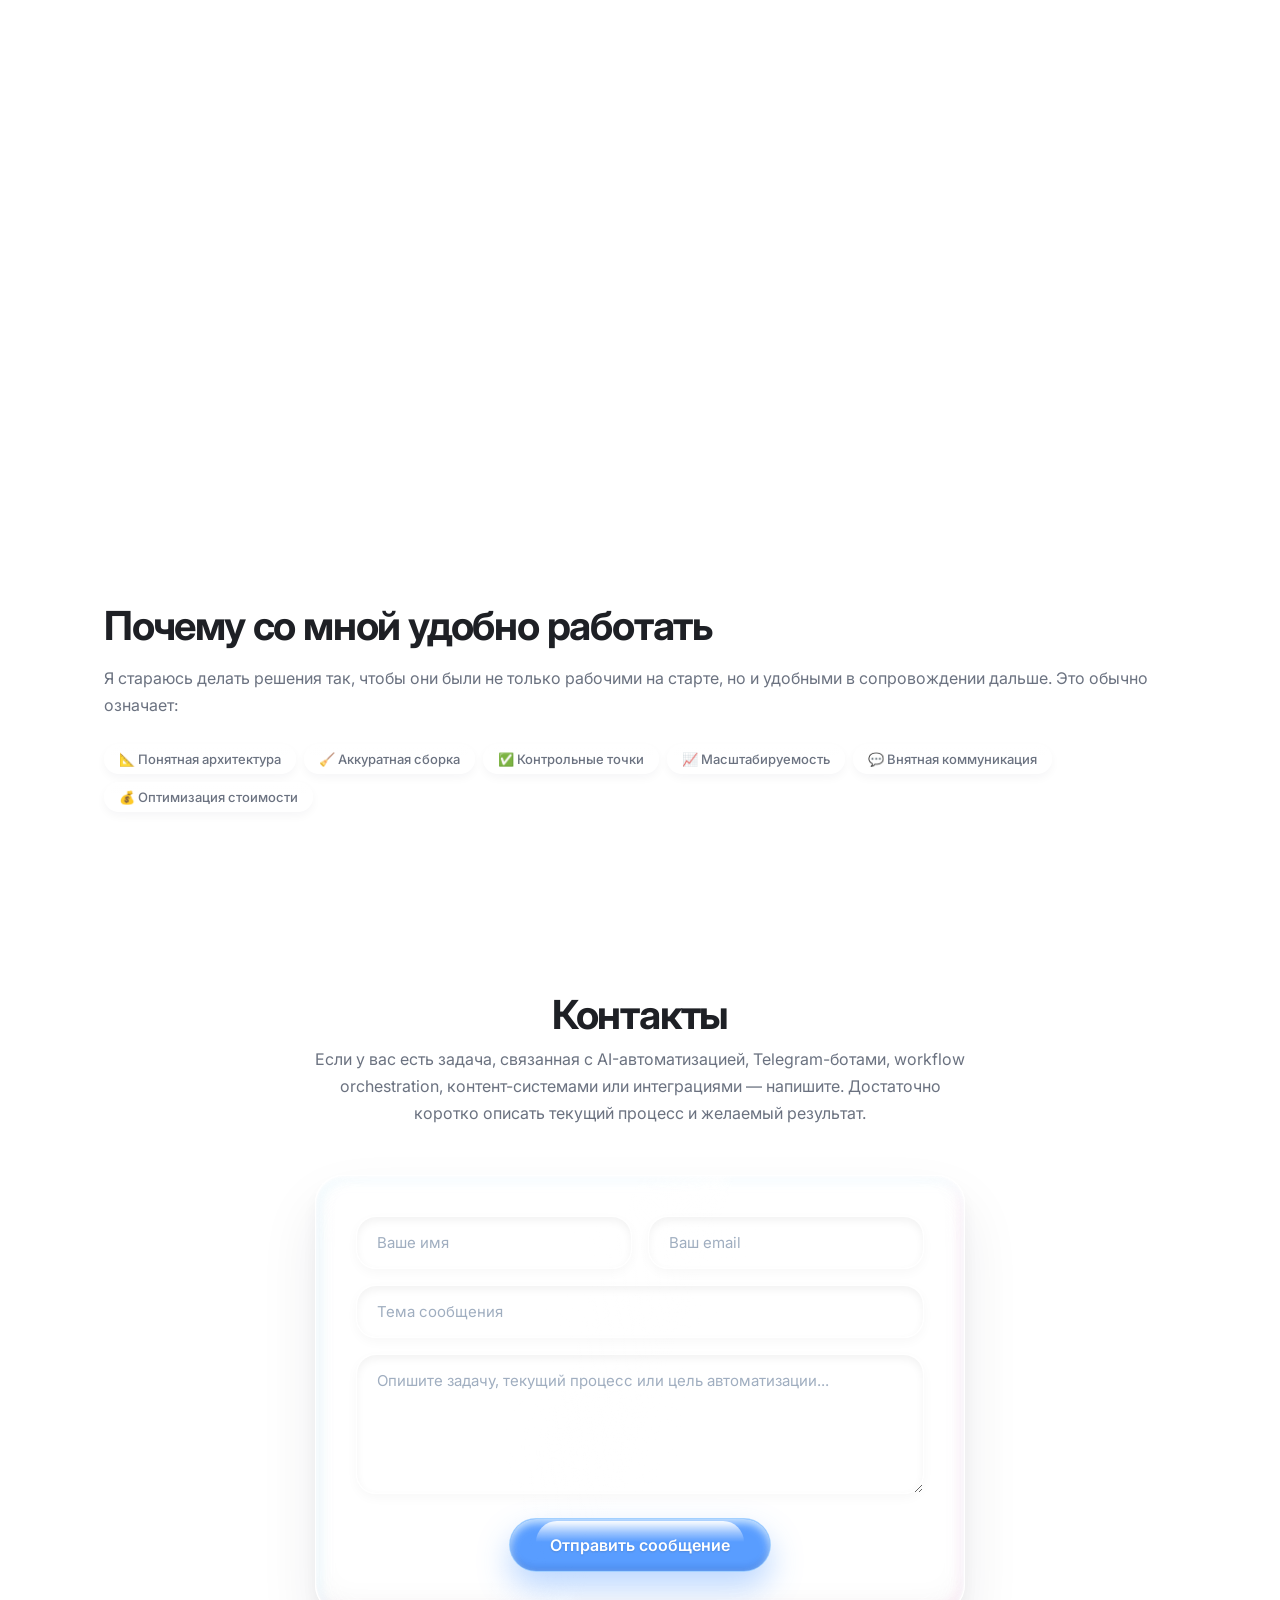
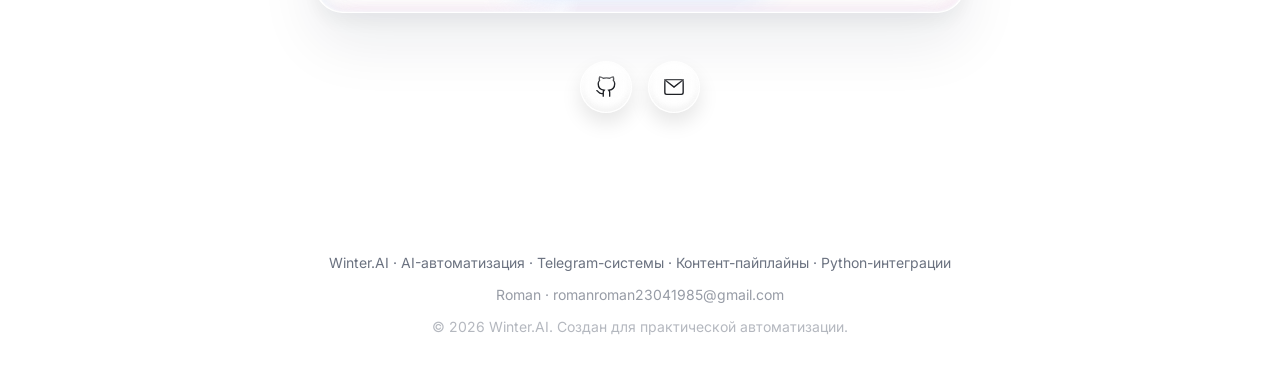
==== commit 065d3a17: "feat: full RU/EN bilingual site with language switcher" ====
--- a/index.html
+++ b/index.html
@@ -32,10 +32,11 @@
         </svg>
       </button>
       <div class="nav__links" role="menubar">
-        <a href="#about" class="nav__link" role="menuitem">Обо мне</a>
-        <a href="#projects" class="nav__link" role="menuitem">Проекты</a>
-        <a href="#services" class="nav__link" role="menuitem">Услуги</a>
-        <a href="#contact" class="nav__link" role="menuitem">Контакты</a>
+        <a href="#about" class="nav__link" role="menuitem" data-ru="Обо мне" data-en="About">Обо мне</a>
+        <a href="#projects" class="nav__link" role="menuitem" data-ru="Проекты" data-en="Projects">Проекты</a>
+        <a href="#services" class="nav__link" role="menuitem" data-ru="Услуги" data-en="Services">Услуги</a>
+        <a href="#contact" class="nav__link" role="menuitem" data-ru="Контакты" data-en="Contact">Контакты</a>
+        <!-- Lang toggle is auto-injected by lang-switch.js -->
       </div>
     </div>
   </nav>
@@ -53,31 +54,29 @@
       <div class="glass-panel reveal" style="padding: clamp(2rem, 5vw, 3.5rem);">
         <div class="hero__badge glass-pill">
           <span class="dot" aria-hidden="true"></span>
-          Открыт к новым проектам
+          <span data-ru="Открыт к новым проектам" data-en="Open to new projects">Открыт к новым проектам</span>
         </div>
 
         <h1 class="hero__title">
-          Помогаю собирать<br>
-          <em>AI-автоматизацию</em>
+          <span data-ru="Помогаю собирать" data-en="I build practical">Помогаю собирать</span><br>
+          <em data-ru="AI-автоматизацию" data-en="AI automation">AI-автоматизацию</em>
         </h1>
 
-        <p class="hero__subtitle">
+        <p class="hero__subtitle"
+          data-ru="Telegram-системы и контент-пайплайны, которые упрощают работу и масштабируют процессы. n8n · Python · Telegram API · AI tools."
+          data-en="Telegram systems and content pipelines that simplify work and scale processes. n8n · Python · Telegram API · AI tools.">
           Telegram-системы и контент-пайплайны, которые упрощают работу
           и масштабируют процессы. n8n · Python · Telegram API · AI tools.
         </p>
 
         <div class="hero__actions">
           <a href="#projects" class="glass-btn glass-btn--blue glass-btn--lg">
-            <span>
+            <span data-ru="Смотреть проекты" data-en="View Projects">
               Смотреть проекты
-              <svg width="14" height="14" viewBox="0 0 16 16" fill="none" stroke="currentColor" stroke-width="2.5"
-                stroke-linecap="round" aria-hidden="true">
-                <path d="M3 8h10M9 4l4 4-4 4" />
-              </svg>
             </span>
           </a>
           <a href="#contact" class="glass-btn glass-btn--lg">
-            <span>Связаться</span>
+            <span data-ru="Связаться" data-en="Get in Touch">Связаться</span>
           </a>
         </div>
       </div>
@@ -97,58 +96,68 @@
       </div>
 
       <div class="about__text reveal" style="--rd: 100ms;">
-        <h2>Обо мне</h2>
-        <p>
+        <h2 data-ru="Обо мне" data-en="About Me">Обо мне</h2>
+        <p data-ru="Я занимаюсь разработкой AI-автоматизации и интеграцией сложных workflow в понятные, устойчивые процессы. Обычно это задачи, где нужно связать несколько сервисов, добавить AI-логику, убрать ручные действия и сделать систему, с которой можно нормально работать каждый день."
+          data-en="I develop AI automation and integrate complex workflows into clear, sustainable processes. Usually these are tasks where you need to connect multiple services, add AI logic, remove manual actions and build a system you can work with every day.">
           Я занимаюсь разработкой AI-автоматизации и интеграцией сложных workflow
           в понятные, устойчивые процессы. Обычно это задачи, где нужно связать
           несколько сервисов, добавить AI-логику, убрать ручные действия и сделать
           систему, с которой можно нормально работать каждый день.
         </p>
-        <p>
+        <p data-ru="Мой основной стек — n8n для оркестрации процессов и Python для нестандартной логики, обработки данных, API-интеграций и контроля качества на важных этапах."
+          data-en="My core stack is n8n for process orchestration and Python for custom logic, data processing, API integrations, and quality control at critical stages.">
           Мой основной стек — n8n для оркестрации процессов и Python для нестандартной
           логики, обработки данных, API-интеграций и контроля качества на важных этапах.
         </p>
-        <p>
+        <p data-ru="Мне нравится собирать системы, которые не просто выглядят интересно на демо, а реально помогают: экономят время, снижают ручную нагрузку и упрощают дальнейший рост проекта."
+          data-en="I enjoy building systems that don't just look impressive in a demo but actually help: saving time, reducing manual workload, and simplifying further project growth.">
           Мне нравится собирать системы, которые не просто выглядят интересно на демо,
           а реально помогают: экономят время, снижают ручную нагрузку и упрощают
           дальнейший рост проекта.
         </p>
 
         <div class="about__skills reveal-stagger">
-          <span class="glass-pill reveal">🤖 AI Agents</span>
-          <span class="glass-pill reveal">⚡ n8n Automation</span>
-          <span class="glass-pill reveal">🧠 LLM Workflows</span>
-          <span class="glass-pill reveal">🔗 API Integrations</span>
-          <span class="glass-pill reveal">📊 Data Processing</span>
-          <span class="glass-pill reveal">💬 Telegram Bots</span>
+          <span class="glass-pill reveal" data-ru="🤖 AI-агенты" data-en="🤖 AI Agents">🤖 AI-агенты</span>
+          <span class="glass-pill reveal" data-ru="⚡ n8n-автоматизация" data-en="⚡ n8n Automation">⚡
+            n8n-автоматизация</span>
+          <span class="glass-pill reveal" data-ru="🧠 LLM-процессы" data-en="🧠 LLM Workflows">🧠 LLM-процессы</span>
+          <span class="glass-pill reveal" data-ru="🔗 API-интеграции" data-en="🔗 API Integrations">🔗
+            API-интеграции</span>
+          <span class="glass-pill reveal" data-ru="📊 Обработка данных" data-en="📊 Data Processing">📊 Обработка
+            данных</span>
+          <span class="glass-pill reveal" data-ru="💬 Telegram-боты" data-en="💬 Telegram Bots">💬 Telegram-боты</span>
           <span class="glass-pill reveal">🐍 Python</span>
-          <span class="glass-pill reveal">🎬 Content Systems</span>
+          <span class="glass-pill reveal" data-ru="🎬 Контент-системы" data-en="🎬 Content Systems">🎬
+            Контент-системы</span>
         </div>
 
         <div class="about__stat-row reveal" style="--rd: 200ms;">
           <div class="glass-panel about__stat" style="padding: 1rem;">
             <div class="about__stat-value">10,000+</div>
-            <div class="about__stat-label">видео/мес</div>
+            <div class="about__stat-label" data-ru="видео/мес" data-en="videos/mo">видео/мес</div>
           </div>
           <div class="glass-panel about__stat" style="padding: 1rem;">
             <div class="about__stat-value">10+</div>
-            <div class="about__stat-label">ботов и каналов</div>
+            <div class="about__stat-label" data-ru="ботов и каналов" data-en="bots & channels">ботов и каналов</div>
           </div>
           <div class="glass-panel about__stat" style="padding: 1rem;">
             <div class="about__stat-value">E2E</div>
-            <div class="about__stat-label">workflow опыт</div>
-          </div>
-        </div>
-      </div>
-    </div>
-  </section>
-
-
-  <!-- ═══ WHAT I DO (Services Overview) ═══ -->
+            <div class="about__stat-label" data-ru="опыт полного цикла" data-en="workflow experience">опыт полного цикла
+            </div>
+          </div>
+        </div>
+      </div>
+    </div>
+  </section>
+
+
+  <!-- ═══ WHAT I DO ═══ -->
   <section class="projects section" id="services" aria-label="Что я делаю">
     <div class="projects__header reveal">
-      <h2>Что я делаю</h2>
-      <p>Основные направления, в которых я работаю и приношу пользу проектам.</p>
+      <h2 data-ru="Что я делаю" data-en="What I Do">Что я делаю</h2>
+      <p data-ru="Основные направления, в которых я работаю и приношу пользу проектам."
+        data-en="Core areas where I work and deliver value to projects.">Основные направления, в которых я работаю и
+        приношу пользу проектам.</p>
     </div>
 
     <div class="projects__grid reveal-stagger">
@@ -161,9 +170,13 @@
           </svg>
         </div>
         <div class="project-card__body">
-          <h3 class="project-card__title">AI Automation для бизнеса</h3>
-          <p class="project-card__desc">Собираю workflow, которые автоматизируют рутинные операции, связывают сервисы
-            между собой, обрабатывают данные и встраивают AI в реальный рабочий процесс.</p>
+          <h3 class="project-card__title" data-ru="AI-автоматизация для бизнеса" data-en="AI Automation for Business">
+            AI-автоматизация для бизнеса</h3>
+          <p class="project-card__desc"
+            data-ru="Собираю workflow, которые автоматизируют рутинные операции, связывают сервисы между собой, обрабатывают данные и встраивают AI в реальный рабочий процесс."
+            data-en="I build workflows that automate routine operations, connect services together, process data, and integrate AI into real business processes.">
+            Собираю workflow, которые автоматизируют рутинные операции, связывают сервисы между собой, обрабатывают
+            данные и встраивают AI в реальный рабочий процесс.</p>
         </div>
       </div>
 
@@ -175,9 +188,13 @@
           </svg>
         </div>
         <div class="project-card__body">
-          <h3 class="project-card__title">Telegram-боты и AI-системы</h3>
-          <p class="project-card__desc">Проектирую Telegram-экосистемы: боты, внутренние сценарии, AI-ответы,
-            маршрутизацию задач, уведомления, интеграции и многошаговые процессы.</p>
+          <h3 class="project-card__title" data-ru="Telegram-боты и AI-системы" data-en="Telegram Bots & AI Systems">
+            Telegram-боты и AI-системы</h3>
+          <p class="project-card__desc"
+            data-ru="Проектирую Telegram-экосистемы: боты, внутренние сценарии, AI-ответы, маршрутизацию задач, уведомления, интеграции и многошаговые процессы."
+            data-en="I design Telegram ecosystems: bots, internal scenarios, AI responses, task routing, notifications, integrations, and multi-step processes.">
+            Проектирую Telegram-экосистемы: боты, внутренние сценарии, AI-ответы, маршрутизацию задач, уведомления,
+            интеграции и многошаговые процессы.</p>
         </div>
       </div>
 
@@ -190,10 +207,12 @@
           </svg>
         </div>
         <div class="project-card__body">
-          <h3 class="project-card__title">Контент-пайплайны</h3>
-          <p class="project-card__desc">Создаю системы для производства контента: от подготовки материалов и сценариев
-            до
-            визуалов, озвучки, субтитров и финальной сборки. Особенно полезно для short-form форматов.</p>
+          <h3 class="project-card__title" data-ru="Контент-пайплайны" data-en="Content Pipelines">Контент-пайплайны</h3>
+          <p class="project-card__desc"
+            data-ru="Создаю системы для производства контента: от подготовки материалов и сценариев до визуалов, озвучки, субтитров и финальной сборки. Особенно полезно для short-form форматов."
+            data-en="I create content production systems: from material prep and scripts to visuals, voiceover, subtitles, and final assembly. Especially useful for short-form formats.">
+            Создаю системы для производства контента: от подготовки материалов и сценариев до визуалов, озвучки,
+            субтитров и финальной сборки. Особенно полезно для short-form форматов.</p>
         </div>
       </div>
 
@@ -206,9 +225,13 @@
           </svg>
         </div>
         <div class="project-card__body">
-          <h3 class="project-card__title">Python для сложной логики</h3>
-          <p class="project-card__desc">Использую Python там, где нужны нестандартные интеграции, обработка JSON,
-            нормализация данных, фильтрация, валидация и кастомные сценарии поверх automation-слоя.</p>
+          <h3 class="project-card__title" data-ru="Python для сложной логики" data-en="Python for Complex Logic">Python
+            для сложной логики</h3>
+          <p class="project-card__desc"
+            data-ru="Использую Python там, где нужны нестандартные интеграции, обработка JSON, нормализация данных, фильтрация, валидация и кастомные сценарии поверх automation-слоя."
+            data-en="I use Python where custom integrations, JSON processing, data normalization, filtering, validation, and custom scenarios on top of the automation layer are needed.">
+            Использую Python там, где нужны нестандартные интеграции, обработка JSON, нормализация данных, фильтрация,
+            валидация и кастомные сценарии поверх automation-слоя.</p>
         </div>
       </div>
     </div>
@@ -219,24 +242,30 @@
   <section class="about section" aria-label="Технологии">
     <div class="about__grid" style="grid-template-columns: 1fr;">
       <div class="about__text reveal">
-        <h2>Технологии</h2>
+        <h2 data-ru="Технологии" data-en="Technologies">Технологии</h2>
         <div class="about__skills reveal-stagger" style="margin-top: 1.5rem;">
           <span class="glass-pill reveal">🔧 n8n</span>
-          <span class="glass-pill reveal">🪝 Webhooks</span>
-          <span class="glass-pill reveal">🔗 API Integrations</span>
-          <span class="glass-pill reveal">🧠 LLM Workflows</span>
-          <span class="glass-pill reveal">✍️ Prompt Design</span>
-          <span class="glass-pill reveal">🤖 AI Agents</span>
+          <span class="glass-pill reveal" data-ru="🪝 Вебхуки" data-en="🪝 Webhooks">🪝 Вебхуки</span>
+          <span class="glass-pill reveal" data-ru="🔗 API-интеграции" data-en="🔗 API Integrations">🔗
+            API-интеграции</span>
+          <span class="glass-pill reveal" data-ru="🧠 LLM-процессы" data-en="🧠 LLM Workflows">🧠 LLM-процессы</span>
+          <span class="glass-pill reveal" data-ru="✍️ Промпт-дизайн" data-en="✍️ Prompt Design">✍️ Промпт-дизайн</span>
+          <span class="glass-pill reveal" data-ru="🤖 AI-агенты" data-en="🤖 AI Agents">🤖 AI-агенты</span>
           <span class="glass-pill reveal">🐍 Python</span>
-          <span class="glass-pill reveal">📦 JSON Processing</span>
-          <span class="glass-pill reveal">✅ Data Validation</span>
+          <span class="glass-pill reveal" data-ru="📦 Обработка JSON" data-en="📦 JSON Processing">📦 Обработка
+            JSON</span>
+          <span class="glass-pill reveal" data-ru="✅ Валидация данных" data-en="✅ Data Validation">✅ Валидация
+            данных</span>
           <span class="glass-pill reveal">💬 Telegram Bot API</span>
-          <span class="glass-pill reveal">🔔 Notifications</span>
-          <span class="glass-pill reveal">🎬 AI Video/TTS</span>
-          <span class="glass-pill reveal">📝 Subtitles</span>
+          <span class="glass-pill reveal" data-ru="🔔 Уведомления" data-en="🔔 Notifications">🔔 Уведомления</span>
+          <span class="glass-pill reveal" data-ru="🎬 AI-видео/озвучка" data-en="🎬 AI Video/TTS">🎬
+            AI-видео/озвучка</span>
+          <span class="glass-pill reveal" data-ru="📝 Субтитры" data-en="📝 Subtitles">📝 Субтитры</span>
           <span class="glass-pill reveal">💎 TON / Web3</span>
-          <span class="glass-pill reveal">🏗️ Modular Architecture</span>
-          <span class="glass-pill reveal">🚀 Scalable Pipelines</span>
+          <span class="glass-pill reveal" data-ru="🏗️ Модульная архитектура" data-en="🏗️ Modular Architecture">🏗️
+            Модульная архитектура</span>
+          <span class="glass-pill reveal" data-ru="🚀 Масштабируемые пайплайны" data-en="🚀 Scalable Pipelines">🚀
+            Масштабируемые пайплайны</span>
         </div>
       </div>
     </div>
@@ -246,8 +275,10 @@
   <!-- ═══ PROJECTS ═══ -->
   <section class="projects section" id="projects" aria-label="Проекты">
     <div class="projects__header reveal">
-      <h2>Избранные проекты</h2>
-      <p>Реальные кейсы из практики: от Telegram-экосистем до контентных конвейеров и Web3-механик.</p>
+      <h2 data-ru="Избранные проекты" data-en="Selected Projects">Избранные проекты</h2>
+      <p data-ru="Реальные кейсы из практики: от Telegram-экосистем до контентных конвейеров и Web3-механик."
+        data-en="Real cases from practice: from Telegram ecosystems to content pipelines and Web3 mechanics.">Реальные
+        кейсы из практики: от Telegram-экосистем до контентных конвейеров и Web3-механик.</p>
     </div>
 
     <div class="projects__grid reveal-stagger">
@@ -261,10 +292,13 @@
           </svg>
         </div>
         <div class="project-card__body">
-          <h3 class="project-card__title">Telegram-экосистема с AI-ролями</h3>
-          <p class="project-card__desc">Система, где несколько AI-сущностей работают в рамках одной Telegram-логики с
-            разными ролями, задачами и маршрутами обработки. Расширяемая архитектура для дальнейшего масштабирования.
-          </p>
+          <h3 class="project-card__title" data-ru="Telegram-экосистема с AI-ролями"
+            data-en="Telegram Ecosystem with AI Roles">Telegram-экосистема с AI-ролями</h3>
+          <p class="project-card__desc"
+            data-ru="Система, где несколько AI-сущностей работают в рамках одной Telegram-логики с разными ролями, задачами и маршрутами обработки. Расширяемая архитектура для дальнейшего масштабирования."
+            data-en="A system where multiple AI entities operate within a single Telegram logic with different roles, tasks, and processing routes. Extensible architecture for further scaling.">
+            Система, где несколько AI-сущностей работают в рамках одной Telegram-логики с разными ролями, задачами и
+            маршрутами обработки. Расширяемая архитектура для дальнейшего масштабирования.</p>
           <div class="project-card__tags">
             <span class="glass-pill">n8n</span>
             <span class="glass-pill">Telegram API</span>
@@ -284,9 +318,13 @@
           </svg>
         </div>
         <div class="project-card__body">
-          <h3 class="project-card__title">AI-пайплайн для short-form контента</h3>
-          <p class="project-card__desc">Контентный конвейер для коротких видео: сценарная логика, визуалы, озвучка,
-            субтитры и финальная сборка. Акцент на качество прогона и устойчивость к масштабированию.</p>
+          <h3 class="project-card__title" data-ru="AI-пайплайн для short-form контента"
+            data-en="AI Pipeline for Short-Form Content">AI-пайплайн для short-form контента</h3>
+          <p class="project-card__desc"
+            data-ru="Контентный конвейер для коротких видео: сценарная логика, визуалы, озвучка, субтитры и финальная сборка. Акцент на качество прогона и устойчивость к масштабированию."
+            data-en="A content pipeline for short videos: script logic, visuals, voiceover, subtitles, and final assembly. Focus on run quality and scalability resilience.">
+            Контентный конвейер для коротких видео: сценарная логика, визуалы, озвучка, субтитры и финальная сборка.
+            Акцент на качество прогона и устойчивость к масштабированию.</p>
           <div class="project-card__tags">
             <span class="glass-pill">AI Media</span>
             <span class="glass-pill">n8n</span>
@@ -308,13 +346,17 @@
           </svg>
         </div>
         <div class="project-card__body">
-          <h3 class="project-card__title">Система брендированных контент-каналов</h3>
-          <p class="project-card__desc">Каждый канал строится как отдельная единица со своим форматом, подачей и ролью.
-            Помогает делать узнаваемые контентные системы и масштабировать производство.</p>
+          <h3 class="project-card__title" data-ru="Система брендированных контент-каналов"
+            data-en="Branded Content Channel System">Система брендированных контент-каналов</h3>
+          <p class="project-card__desc"
+            data-ru="Каждый канал строится как отдельная единица со своим форматом, подачей и ролью. Помогает делать узнаваемые контентные системы и масштабировать производство."
+            data-en="Each channel is built as a separate unit with its own format, delivery style, and role. Helps create recognizable content systems and scale production.">
+            Каждый канал строится как отдельная единица со своим форматом, подачей и ролью. Помогает делать узнаваемые
+            контентные системы и масштабировать производство.</p>
           <div class="project-card__tags">
-            <span class="glass-pill">Content Design</span>
+            <span class="glass-pill" data-ru="Контент-дизайн" data-en="Content Design">Контент-дизайн</span>
             <span class="glass-pill">n8n</span>
-            <span class="glass-pill">AI Workflows</span>
+            <span class="glass-pill" data-ru="AI-процессы" data-en="AI Workflows">AI-процессы</span>
           </div>
         </div>
       </div>
@@ -329,13 +371,18 @@
           </svg>
         </div>
         <div class="project-card__body">
-          <h3 class="project-card__title">TON / Web3 product mechanics</h3>
-          <p class="project-card__desc">Аналитика и проектирование игровых и reward-механик для продукта в экосистеме
-            TON: расчёты, NFT-бусты, продуктовая логика и балансировка цифровых механик.</p>
+          <h3 class="project-card__title" data-ru="TON / Web3 продуктовые механики"
+            data-en="TON / Web3 Product Mechanics">TON / Web3 продуктовые механики</h3>
+          <p class="project-card__desc"
+            data-ru="Аналитика и проектирование игровых и reward-механик для продукта в экосистеме TON: расчёты, NFT-бусты, продуктовая логика и балансировка цифровых механик."
+            data-en="Analytics and design of game and reward mechanics for a product in the TON ecosystem: calculations, NFT boosts, product logic, and digital mechanics balancing.">
+            Аналитика и проектирование игровых и reward-механик для продукта в экосистеме TON: расчёты, NFT-бусты,
+            продуктовая логика и балансировка цифровых механик.</p>
           <div class="project-card__tags">
             <span class="glass-pill">TON</span>
             <span class="glass-pill">Web3</span>
-            <span class="glass-pill">Product Analytics</span>
+            <span class="glass-pill" data-ru="Продуктовая аналитика" data-en="Product Analytics">Продуктовая
+              аналитика</span>
           </div>
         </div>
       </div>
@@ -349,13 +396,18 @@
           </svg>
         </div>
         <div class="project-card__body">
-          <h3 class="project-card__title">Structured Data Processing</h3>
-          <p class="project-card__desc">Решения для извлечения, нормализации и структурирования сложных данных из
-            многоуровневых источников. AI как часть стабильного workflow с пригодным для автоматизации результатом.</p>
+          <h3 class="project-card__title" data-ru="Структурная обработка данных" data-en="Structured Data Processing">
+            Структурная обработка данных</h3>
+          <p class="project-card__desc"
+            data-ru="Решения для извлечения, нормализации и структурирования сложных данных из многоуровневых источников. AI как часть стабильного workflow с пригодным для автоматизации результатом."
+            data-en="Solutions for extracting, normalizing, and structuring complex data from multi-level sources. AI as part of a stable workflow with automation-ready output.">
+            Решения для извлечения, нормализации и структурирования сложных данных из многоуровневых источников. AI как
+            часть стабильного workflow с пригодным для автоматизации результатом.</p>
           <div class="project-card__tags">
             <span class="glass-pill">Python</span>
             <span class="glass-pill">JSON</span>
-            <span class="glass-pill">Data Normalization</span>
+            <span class="glass-pill" data-ru="Нормализация данных" data-en="Data Normalization">Нормализация
+              данных</span>
           </div>
         </div>
       </div>
@@ -368,24 +420,33 @@
   <section class="about section" aria-label="Как я работаю">
     <div class="about__grid" style="grid-template-columns: 1fr;">
       <div class="about__text reveal">
-        <h2>Как я обычно работаю</h2>
+        <h2 data-ru="Как я обычно работаю" data-en="How I Usually Work">Как я обычно работаю</h2>
 
         <div class="about__stat-row reveal" style="--rd: 100ms;">
           <div class="glass-panel about__stat" style="padding: 1.5rem;">
             <div class="about__stat-value">1</div>
-            <div class="about__stat-label">Понимаю задачу — разбираюсь, где узкое место и какой результат нужен</div>
+            <div class="about__stat-label"
+              data-ru="Понимаю задачу — разбираюсь, где узкое место и какой результат нужен"
+              data-en="Understand the task — identify bottlenecks and desired outcomes">Понимаю задачу — разбираюсь, где
+              узкое место и какой результат нужен</div>
           </div>
           <div class="glass-panel about__stat" style="padding: 1.5rem;">
             <div class="about__stat-value">2</div>
-            <div class="about__stat-label">Собираю архитектуру — определяю, что через n8n, где Python, где AI</div>
+            <div class="about__stat-label" data-ru="Собираю архитектуру — определяю, что через n8n, где Python, где AI"
+              data-en="Design architecture — decide what goes through n8n, Python, or AI">Собираю архитектуру —
+              определяю, что через n8n, где Python, где AI</div>
           </div>
           <div class="glass-panel about__stat" style="padding: 1.5rem;">
             <div class="about__stat-value">3</div>
-            <div class="about__stat-label">Делаю рабочее ядро — основной workflow, который уже решает задачу</div>
+            <div class="about__stat-label" data-ru="Делаю рабочее ядро — основной workflow, который уже решает задачу"
+              data-en="Build the core — a working workflow that already solves the problem">Делаю рабочее ядро —
+              основной workflow, который уже решает задачу</div>
           </div>
           <div class="glass-panel about__stat" style="padding: 1.5rem;">
             <div class="about__stat-value">4</div>
-            <div class="about__stat-label">Усиливаю систему — проверки, стабильность, оптимизация и масштаб</div>
+            <div class="about__stat-label" data-ru="Усиливаю систему — проверки, стабильность, оптимизация и масштаб"
+              data-en="Strengthen the system — checks, stability, optimization and scale">Усиливаю систему — проверки,
+              стабильность, оптимизация и масштаб</div>
           </div>
         </div>
       </div>
@@ -397,18 +458,26 @@
   <section class="about section" aria-label="Почему со мной удобно">
     <div class="about__grid" style="grid-template-columns: 1fr;">
       <div class="about__text reveal">
-        <h2>Почему со мной удобно работать</h2>
-        <p>
+        <h2 data-ru="Почему со мной удобно работать" data-en="Why It's Easy to Work With Me">Почему со мной удобно
+          работать</h2>
+        <p data-ru="Я стараюсь делать решения так, чтобы они были не только рабочими на старте, но и удобными в сопровождении дальше. Это обычно означает:"
+          data-en="I aim to build solutions that are not only functional from the start, but also easy to maintain going forward. This usually means:">
           Я стараюсь делать решения так, чтобы они были не только рабочими на старте,
           но и удобными в сопровождении дальше. Это обычно означает:
         </p>
         <div class="about__skills reveal-stagger" style="margin-top: 1rem;">
-          <span class="glass-pill reveal">📐 Понятная архитектура</span>
-          <span class="glass-pill reveal">🧹 Аккуратная сборка</span>
-          <span class="glass-pill reveal">✅ Контрольные точки</span>
-          <span class="glass-pill reveal">📈 Масштабируемость</span>
-          <span class="glass-pill reveal">💬 Внятная коммуникация</span>
-          <span class="glass-pill reveal">💰 Оптимизация стоимости</span>
+          <span class="glass-pill reveal" data-ru="📐 Понятная архитектура" data-en="📐 Clear Architecture">📐 Понятная
+            архитектура</span>
+          <span class="glass-pill reveal" data-ru="🧹 Аккуратная сборка" data-en="🧹 Clean Assembly">🧹 Аккуратная
+            сборка</span>
+          <span class="glass-pill reveal" data-ru="✅ Контрольные точки" data-en="✅ Checkpoints">✅ Контрольные
+            точки</span>
+          <span class="glass-pill reveal" data-ru="📈 Масштабируемость" data-en="📈 Scalability">📈
+            Масштабируемость</span>
+          <span class="glass-pill reveal" data-ru="💬 Внятная коммуникация" data-en="💬 Clear Communication">💬 Внятная
+            коммуникация</span>
+          <span class="glass-pill reveal" data-ru="💰 Оптимизация стоимости" data-en="💰 Cost Optimization">💰
+            Оптимизация стоимости</span>
         </div>
       </div>
     </div>
@@ -419,8 +488,10 @@
   <section class="contact section" id="contact" aria-label="Контакты">
     <div class="contact__wrapper">
       <div class="contact__header reveal">
-        <h2>Контакты</h2>
-        <p>Если у вас есть задача, связанная с AI-автоматизацией, Telegram-ботами, workflow orchestration,
+        <h2 data-ru="Контакты" data-en="Contact">Контакты</h2>
+        <p data-ru="Если у вас есть задача, связанная с AI-автоматизацией, Telegram-ботами, workflow orchestration, контент-системами или интеграциями — напишите. Достаточно коротко описать текущий процесс и желаемый результат."
+          data-en="If you have a task related to AI automation, Telegram bots, workflow orchestration, content systems, or integrations — write to me. A brief description of the current process and desired outcome is enough.">
+          Если у вас есть задача, связанная с AI-автоматизацией, Telegram-ботами, workflow orchestration,
           контент-системами или интеграциями — напишите. Достаточно коротко описать текущий процесс и желаемый
           результат.</p>
       </div>
@@ -430,35 +501,30 @@
           <div class="contact__form-row">
             <div>
               <label for="name" class="sr-only">Ваше имя</label>
-              <input type="text" id="name" name="name" placeholder="Ваше имя" class="glass-input" required
-                autocomplete="name" value="Roman">
+              <input type="text" id="name" name="name" class="glass-input" required autocomplete="name"
+                data-ru="Ваше имя" data-en="Your name" placeholder="Ваше имя">
             </div>
             <div>
               <label for="email" class="sr-only">Ваш email</label>
-              <input type="email" id="email" name="email" placeholder="Ваш email" class="glass-input" required
-                autocomplete="email" value="romanroman23041985@gmail.com">
+              <input type="email" id="email" name="email" class="glass-input" required autocomplete="email"
+                data-ru="Ваш email" data-en="Your email" placeholder="Ваш email">
             </div>
           </div>
           <div>
             <label for="subject" class="sr-only">Тема</label>
-            <input type="text" id="subject" name="subject" placeholder="Тема сообщения" class="glass-input"
-              value="Обсуждение проекта">
+            <input type="text" id="subject" name="subject" class="glass-input" data-ru="Тема сообщения"
+              data-en="Subject" placeholder="Тема сообщения">
           </div>
           <div>
             <label for="message" class="sr-only">Сообщение</label>
-            <textarea id="message" name="message"
-              placeholder="Опишите задачу, текущий процесс или цель автоматизации..." class="glass-input glass-textarea"
-              required></textarea>
+            <textarea id="message" name="message" class="glass-input glass-textarea" required
+              data-ru="Опишите задачу, текущий процесс или цель автоматизации..."
+              data-en="Describe your task, current process, or automation goal..."
+              placeholder="Опишите задачу, текущий процесс или цель автоматизации..."></textarea>
           </div>
           <div class="contact__submit-row">
             <button type="submit" class="glass-btn glass-btn--blue glass-btn--lg">
-              <span>
-                Отправить сообщение
-                <svg width="14" height="14" viewBox="0 0 16 16" fill="none" stroke="currentColor" stroke-width="2.5"
-                  stroke-linecap="round" aria-hidden="true">
-                  <path d="M14 2L7 9M14 2l-4 12-3-5-5-3z" />
-                </svg>
-              </span>
+              <span data-ru="Отправить сообщение" data-en="Send Message">Отправить сообщение</span>
             </button>
           </div>
         </form>
@@ -485,12 +551,17 @@
   </section>
 
   <footer class="footer">
-    <p>Winter.AI · AI Automation · Telegram Systems · Content Pipelines · Python Integrations</p>
+    <p data-ru="Winter.AI · AI-автоматизация · Telegram-системы · Контент-пайплайны · Python-интеграции"
+      data-en="Winter.AI · AI Automation · Telegram Systems · Content Pipelines · Python Integrations">Winter.AI ·
+      AI-автоматизация · Telegram-системы · Контент-пайплайны · Python-интеграции</p>
     <p style="margin-top: 0.5rem; opacity: 0.7;">Roman · romanroman23041985@gmail.com</p>
-    <p style="margin-top: 0.5rem; opacity: 0.5;">© 2026 Winter.AI. Built for practical automation.</p>
+    <p style="margin-top: 0.5rem; opacity: 0.5;" data-ru="© 2026 Winter.AI. Создан для практической автоматизации."
+      data-en="© 2026 Winter.AI. Built for practical automation.">© 2026 Winter.AI. Создан для практической
+      автоматизации.</p>
   </footer>
 
   <script src="js/particles.js"></script>
+  <script src="js/lang-switch.js"></script>
   <script src="js/scroll-reveal.js"></script>
   <script src="js/interactions.js"></script>
 </body>
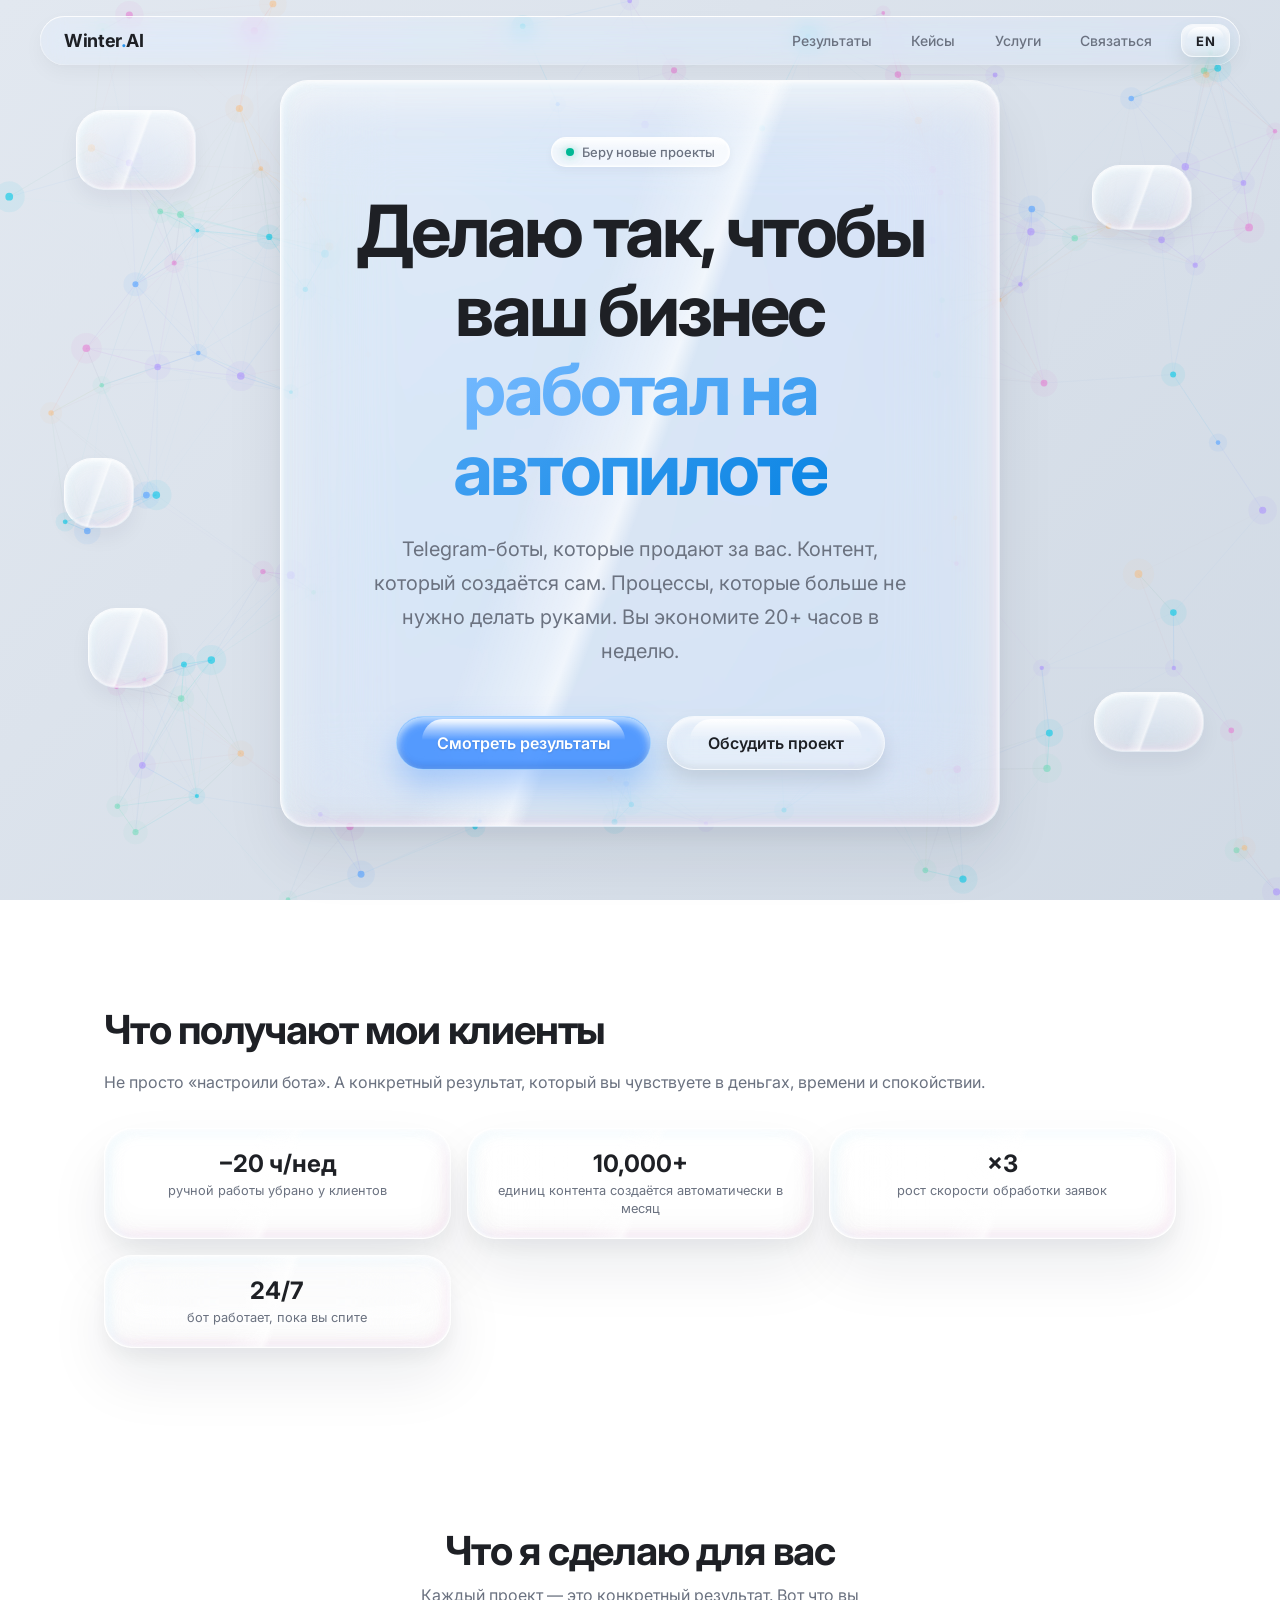
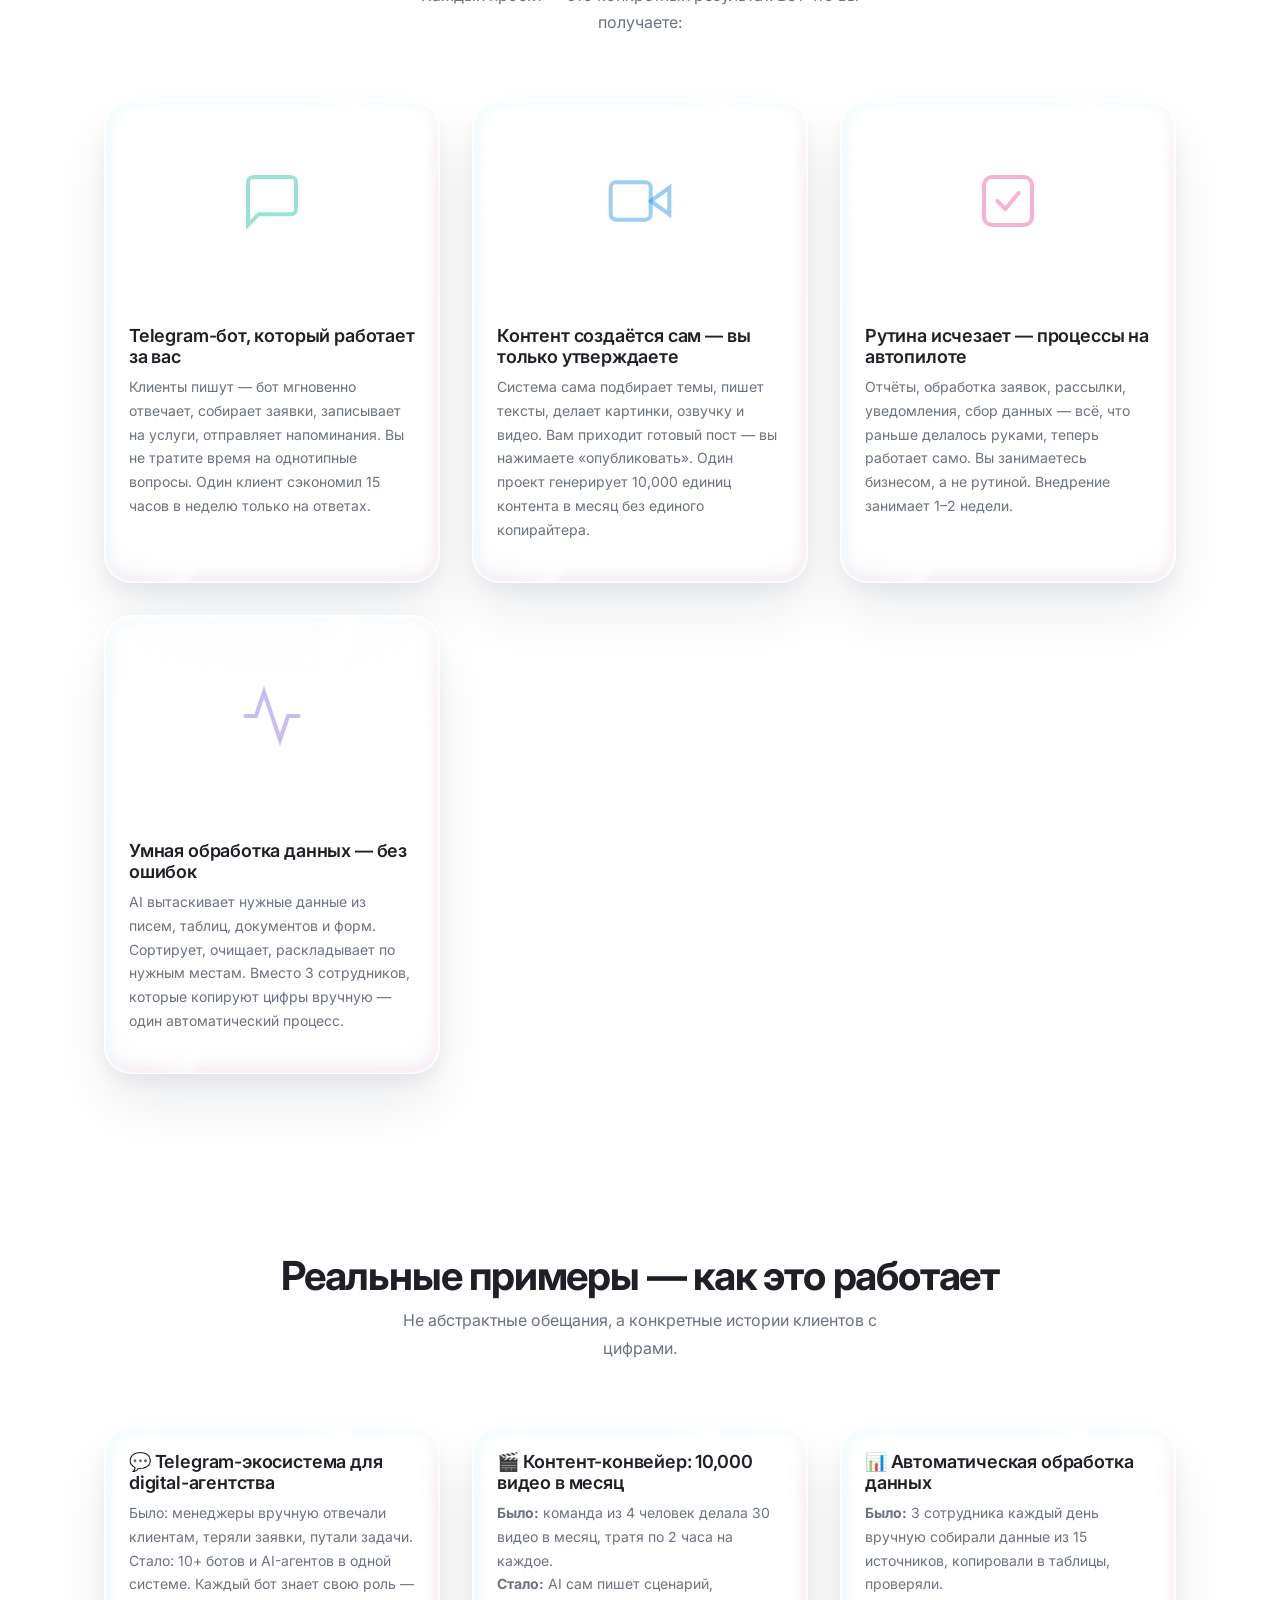
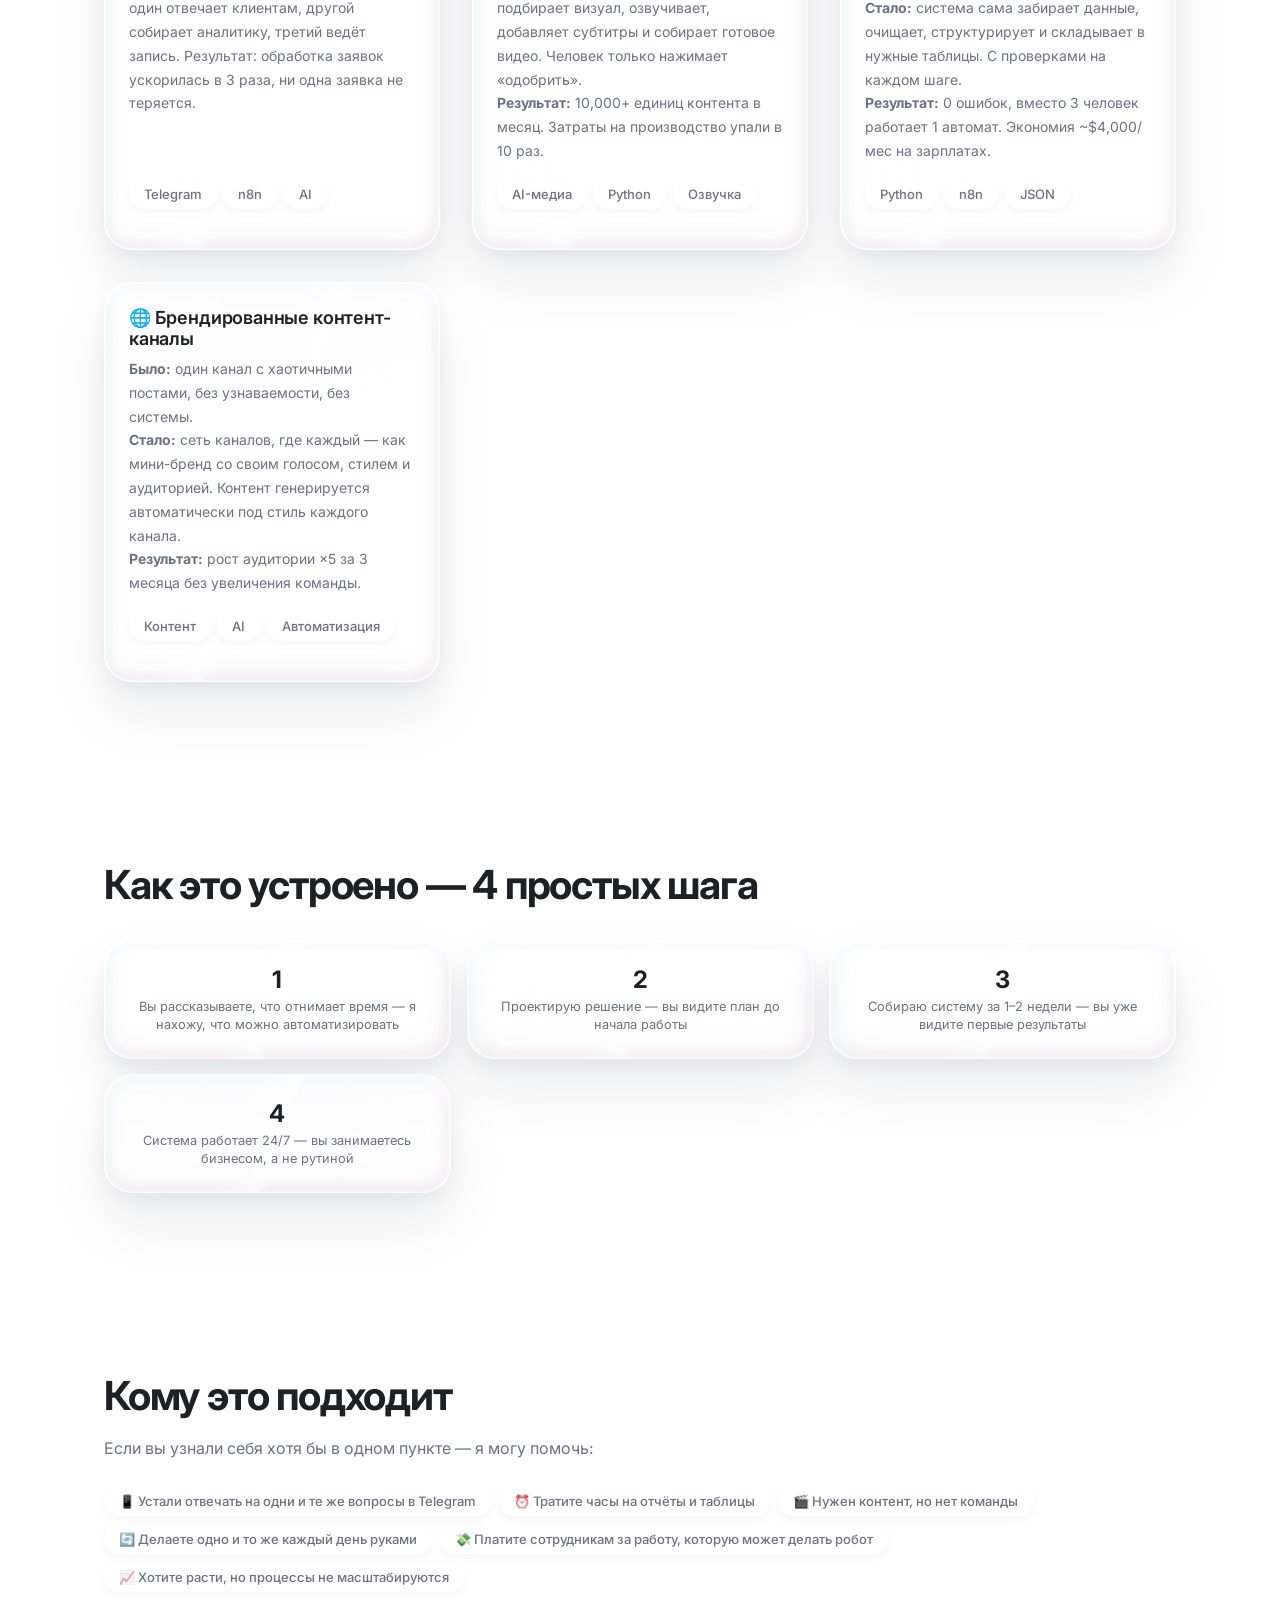
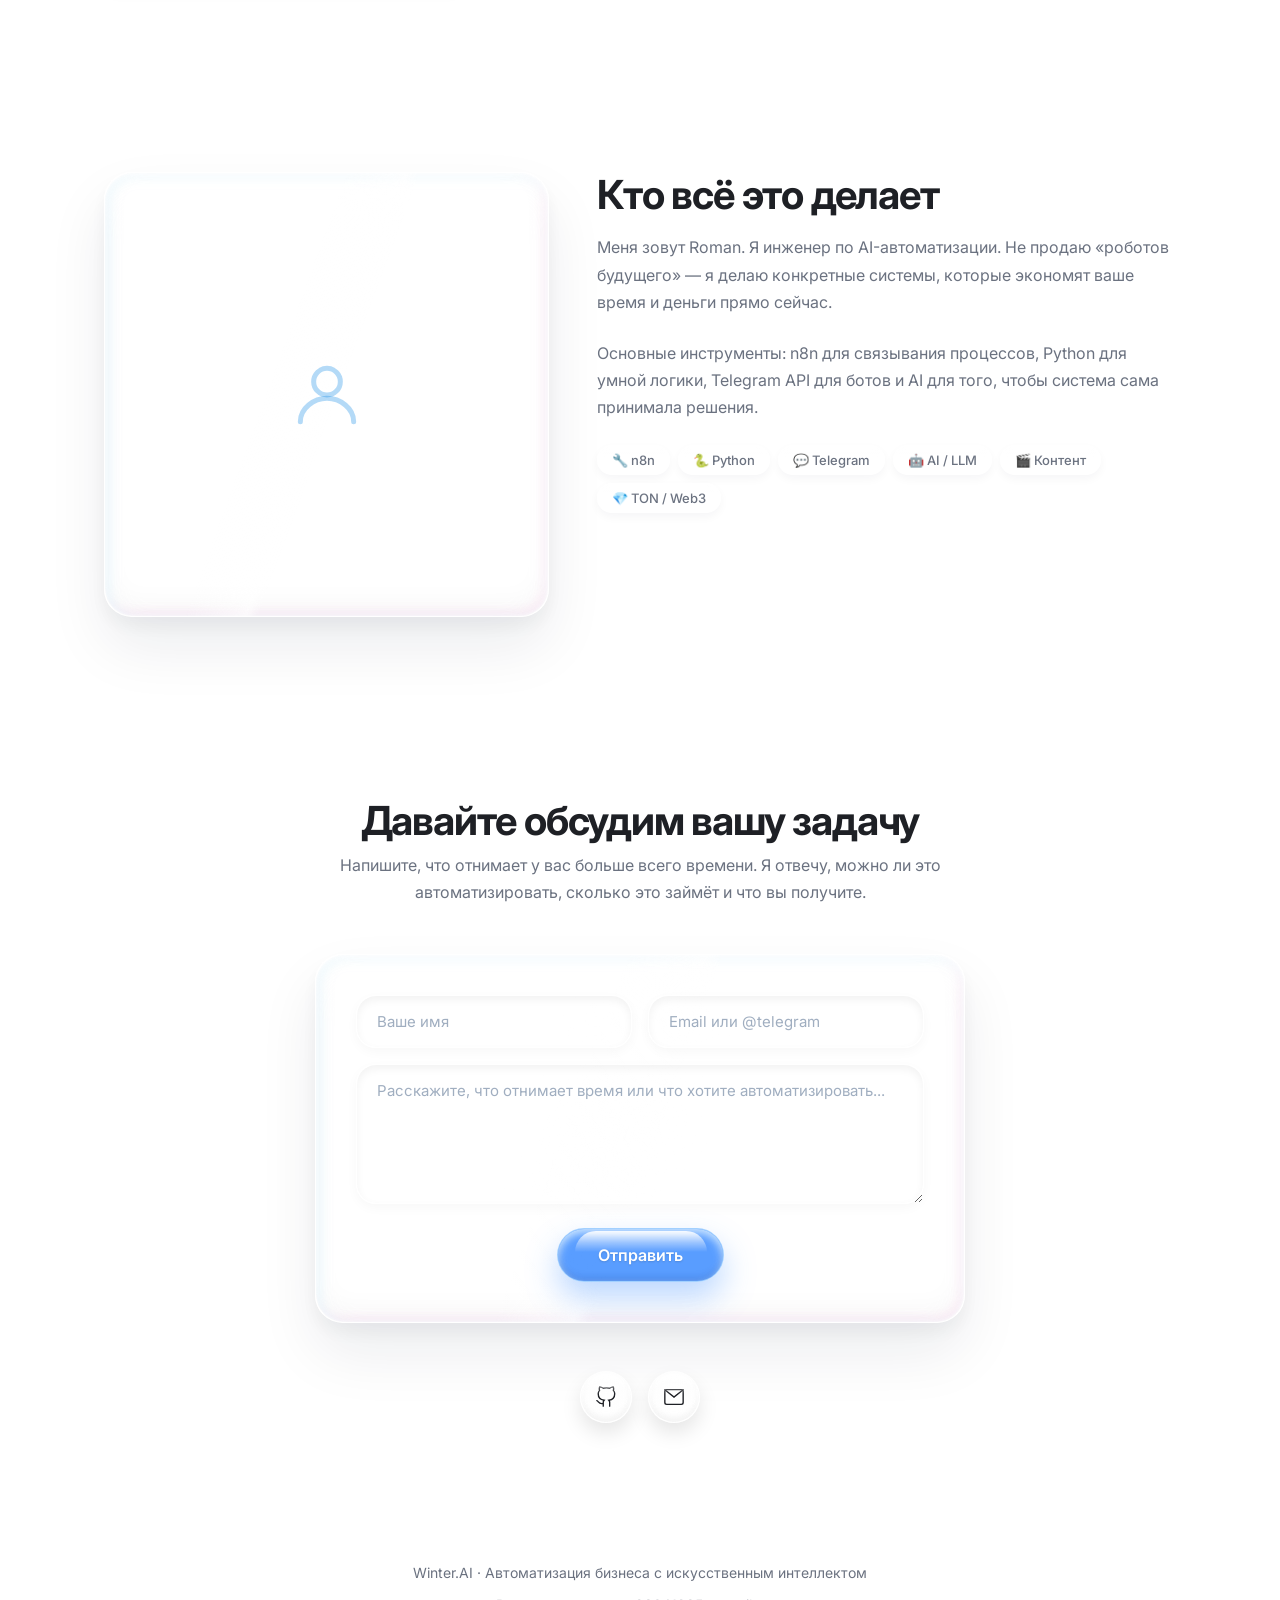
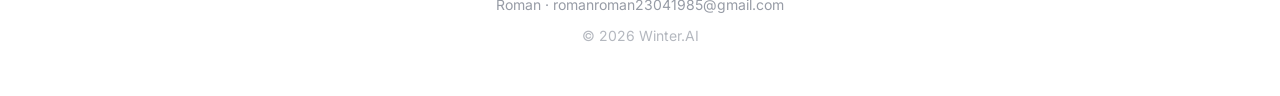
==== commit 85eb9fef: "feat: benefit-driven content rewrite + mobile layout fixes" ====
--- a/index.html
+++ b/index.html
@@ -4,9 +4,9 @@
 <head>
   <meta charset="UTF-8">
   <meta name="viewport" content="width=device-width, initial-scale=1.0">
-  <title>Winter.AI — AI Automation Engineer</title>
+  <title>Winter.AI — Автоматизация бизнеса с AI</title>
   <meta name="description"
-    content="Roman — AI Automation Engineer. Проектирую и собираю рабочие системы на базе n8n, Python, Telegram API и AI tools.">
+    content="Делаю так, чтобы ваш бизнес работал на автопилоте. AI-автоматизация, Telegram-боты, контент-конвейеры. Экономия 20+ часов в неделю.">
   <meta name="theme-color" content="#f5f6f8">
 
   <link rel="preconnect" href="https://fonts.googleapis.com">
@@ -32,11 +32,10 @@
         </svg>
       </button>
       <div class="nav__links" role="menubar">
-        <a href="#about" class="nav__link" role="menuitem" data-ru="Обо мне" data-en="About">Обо мне</a>
-        <a href="#projects" class="nav__link" role="menuitem" data-ru="Проекты" data-en="Projects">Проекты</a>
+        <a href="#results" class="nav__link" role="menuitem" data-ru="Результаты" data-en="Results">Результаты</a>
+        <a href="#cases" class="nav__link" role="menuitem" data-ru="Кейсы" data-en="Cases">Кейсы</a>
         <a href="#services" class="nav__link" role="menuitem" data-ru="Услуги" data-en="Services">Услуги</a>
-        <a href="#contact" class="nav__link" role="menuitem" data-ru="Контакты" data-en="Contact">Контакты</a>
-        <!-- Lang toggle is auto-injected by lang-switch.js -->
+        <a href="#contact" class="nav__link" role="menuitem" data-ru="Связаться" data-en="Contact">Связаться</a>
       </div>
     </div>
   </nav>
@@ -54,29 +53,31 @@
       <div class="glass-panel reveal" style="padding: clamp(2rem, 5vw, 3.5rem);">
         <div class="hero__badge glass-pill">
           <span class="dot" aria-hidden="true"></span>
-          <span data-ru="Открыт к новым проектам" data-en="Open to new projects">Открыт к новым проектам</span>
+          <span data-ru="Беру новые проекты" data-en="Accepting new projects">Беру новые проекты</span>
         </div>
 
         <h1 class="hero__title">
-          <span data-ru="Помогаю собирать" data-en="I build practical">Помогаю собирать</span><br>
-          <em data-ru="AI-автоматизацию" data-en="AI automation">AI-автоматизацию</em>
+          <span data-ru="Делаю так, чтобы ваш бизнес" data-en="Making your business">Делаю так, чтобы ваш
+            бизнес</span><br>
+          <em data-ru="работал на автопилоте" data-en="run on autopilot">работал на автопилоте</em>
         </h1>
 
         <p class="hero__subtitle"
-          data-ru="Telegram-системы и контент-пайплайны, которые упрощают работу и масштабируют процессы. n8n · Python · Telegram API · AI tools."
-          data-en="Telegram systems and content pipelines that simplify work and scale processes. n8n · Python · Telegram API · AI tools.">
-          Telegram-системы и контент-пайплайны, которые упрощают работу
-          и масштабируют процессы. n8n · Python · Telegram API · AI tools.
+          data-ru="Telegram-боты, которые продают за вас. Контент, который создаётся сам. Процессы, которые больше не нужно делать руками. Вы экономите 20+ часов в неделю."
+          data-en="Telegram bots that sell for you. Content that creates itself. Processes you no longer need to do manually. You save 20+ hours per week.">
+          Telegram-боты, которые продают за вас. Контент, который создаётся сам.
+          Процессы, которые больше не нужно делать руками.
+          Вы экономите 20+ часов в неделю.
         </p>
 
         <div class="hero__actions">
-          <a href="#projects" class="glass-btn glass-btn--blue glass-btn--lg">
-            <span data-ru="Смотреть проекты" data-en="View Projects">
-              Смотреть проекты
+          <a href="#cases" class="glass-btn glass-btn--blue glass-btn--lg">
+            <span data-ru="Смотреть результаты" data-en="See Results">
+              Смотреть результаты
             </span>
           </a>
           <a href="#contact" class="glass-btn glass-btn--lg">
-            <span data-ru="Связаться" data-en="Get in Touch">Связаться</span>
+            <span data-ru="Обсудить проект" data-en="Discuss Project">Обсудить проект</span>
           </a>
         </div>
       </div>
@@ -84,7 +85,326 @@
   </section>
 
 
-  <!-- ═══ ABOUT ═══ -->
+  <!-- ═══ RESULTS / SOCIAL PROOF ═══ -->
+  <section class="about section" id="results" aria-label="Результаты">
+    <div class="about__grid" style="grid-template-columns: 1fr;">
+      <div class="about__text reveal">
+        <h2 data-ru="Что получают мои клиенты" data-en="What My Clients Get">Что получают мои клиенты</h2>
+        <p data-ru="Не просто «настроили бота». А конкретный результат, который вы чувствуете в деньгах, времени и спокойствии."
+          data-en="Not just 'set up a bot.' But a concrete result you feel in money, time, and peace of mind.">
+          Не просто «настроили бота». А конкретный результат, который вы чувствуете в деньгах, времени и спокойствии.
+        </p>
+
+        <div class="about__stat-row reveal" style="--rd: 100ms;">
+          <div class="glass-panel about__stat" style="padding: 1.25rem;">
+            <div class="about__stat-value">−20 ч/нед</div>
+            <div class="about__stat-label" data-ru="ручной работы убрано у клиентов"
+              data-en="manual work eliminated for clients">ручной работы убрано у клиентов</div>
+          </div>
+          <div class="glass-panel about__stat" style="padding: 1.25rem;">
+            <div class="about__stat-value">10,000+</div>
+            <div class="about__stat-label" data-ru="единиц контента создаётся автоматически в месяц"
+              data-en="content pieces auto-generated per month">единиц контента создаётся автоматически в месяц</div>
+          </div>
+          <div class="glass-panel about__stat" style="padding: 1.25rem;">
+            <div class="about__stat-value">×3</div>
+            <div class="about__stat-label" data-ru="рост скорости обработки заявок"
+              data-en="faster request processing speed">рост скорости обработки заявок</div>
+          </div>
+          <div class="glass-panel about__stat" style="padding: 1.25rem;">
+            <div class="about__stat-value">24/7</div>
+            <div class="about__stat-label" data-ru="бот работает, пока вы спите" data-en="bot works while you sleep">бот
+              работает, пока вы спите</div>
+          </div>
+        </div>
+      </div>
+    </div>
+  </section>
+
+
+  <!-- ═══ WHAT YOU GET (Benefits) ═══ -->
+  <section class="projects section" id="services" aria-label="Что вы получите">
+    <div class="projects__header reveal">
+      <h2 data-ru="Что я сделаю для вас" data-en="What I'll Do For You">Что я сделаю для вас</h2>
+      <p data-ru="Каждый проект — это конкретный результат. Вот что вы получаете:"
+        data-en="Every project delivers a concrete result. Here's what you get:">Каждый проект — это конкретный
+        результат. Вот что вы получаете:</p>
+    </div>
+
+    <div class="projects__grid reveal-stagger">
+      <div class="glass-panel project-card reveal">
+        <div class="project-card__image">
+          <svg width="64" height="64" viewBox="0 0 24 24" fill="none" stroke="rgba(0,184,148,0.4)" stroke-width="1.5"
+            stroke-linecap="round" aria-hidden="true">
+            <path d="M21 15a2 2 0 01-2 2H7l-4 4V5a2 2 0 012-2h14a2 2 0 012 2z" />
+          </svg>
+        </div>
+        <div class="project-card__body">
+          <h3 class="project-card__title" data-ru="Telegram-бот, который работает за вас"
+            data-en="A Telegram Bot That Works For You">Telegram-бот, который работает за вас</h3>
+          <p class="project-card__desc"
+            data-ru="Клиенты пишут — бот мгновенно отвечает, собирает заявки, записывает на услуги, отправляет напоминания. Вы не тратите время на однотипные вопросы. Один клиент сэкономил 15 часов в неделю только на ответах."
+            data-en="Clients write — the bot instantly responds, collects requests, books services, sends reminders. You stop wasting time on repetitive questions. One client saved 15 hours per week just on responses.">
+            Клиенты пишут — бот мгновенно отвечает, собирает заявки, записывает на услуги, отправляет напоминания. Вы не
+            тратите время на однотипные вопросы. Один клиент сэкономил 15 часов в неделю только на ответах.</p>
+        </div>
+      </div>
+
+      <div class="glass-panel project-card reveal">
+        <div class="project-card__image">
+          <svg width="64" height="64" viewBox="0 0 24 24" fill="none" stroke="rgba(9,132,227,0.4)" stroke-width="1.5"
+            stroke-linecap="round" aria-hidden="true">
+            <polygon points="23 7 16 12 23 17 23 7" />
+            <rect x="1" y="5" width="15" height="14" rx="2" ry="2" />
+          </svg>
+        </div>
+        <div class="project-card__body">
+          <h3 class="project-card__title" data-ru="Контент создаётся сам — вы только утверждаете"
+            data-en="Content Creates Itself — You Just Approve">Контент создаётся сам — вы только утверждаете</h3>
+          <p class="project-card__desc"
+            data-ru="Система сама подбирает темы, пишет тексты, делает картинки, озвучку и видео. Вам приходит готовый пост — вы нажимаете «опубликовать». Один проект генерирует 10,000 единиц контента в месяц без единого копирайтера."
+            data-en="The system picks topics, writes copy, creates images, voiceovers, and videos by itself. You receive a ready post — just hit 'publish.' One project generates 10,000 content pieces per month without a single copywriter.">
+            Система сама подбирает темы, пишет тексты, делает картинки, озвучку и видео. Вам приходит готовый пост — вы
+            нажимаете «опубликовать». Один проект генерирует 10,000 единиц контента в месяц без единого копирайтера.</p>
+        </div>
+      </div>
+
+      <div class="glass-panel project-card reveal">
+        <div class="project-card__image">
+          <svg width="64" height="64" viewBox="0 0 24 24" fill="none" stroke="rgba(232,67,147,0.4)" stroke-width="1.5"
+            stroke-linecap="round" aria-hidden="true">
+            <rect x="3" y="3" width="18" height="18" rx="3" />
+            <path d="M8 12l3 3 5-6" />
+          </svg>
+        </div>
+        <div class="project-card__body">
+          <h3 class="project-card__title" data-ru="Рутина исчезает — процессы на автопилоте"
+            data-en="Routine Disappears — Processes on Autopilot">Рутина исчезает — процессы на автопилоте</h3>
+          <p class="project-card__desc"
+            data-ru="Отчёты, обработка заявок, рассылки, уведомления, сбор данных — всё, что раньше делалось руками, теперь работает само. Вы занимаетесь бизнесом, а не рутиной. Внедрение занимает 1–2 недели."
+            data-en="Reports, request processing, mailings, notifications, data collection — everything that was done manually now works by itself. You focus on business, not routine. Implementation takes 1–2 weeks.">
+            Отчёты, обработка заявок, рассылки, уведомления, сбор данных — всё, что раньше делалось руками, теперь
+            работает само. Вы занимаетесь бизнесом, а не рутиной. Внедрение занимает 1–2 недели.</p>
+        </div>
+      </div>
+
+      <div class="glass-panel project-card reveal">
+        <div class="project-card__image">
+          <svg width="64" height="64" viewBox="0 0 24 24" fill="none" stroke="rgba(108,92,231,0.4)" stroke-width="1.5"
+            stroke-linecap="round" aria-hidden="true">
+            <polyline points="22 12 18 12 15 21 9 3 6 12 2 12" />
+          </svg>
+        </div>
+        <div class="project-card__body">
+          <h3 class="project-card__title" data-ru="Умная обработка данных — без ошибок"
+            data-en="Smart Data Processing — No Errors">Умная обработка данных — без ошибок</h3>
+          <p class="project-card__desc"
+            data-ru="AI вытаскивает нужные данные из писем, таблиц, документов и форм. Сортирует, очищает, раскладывает по нужным местам. Вместо 3 сотрудников, которые копируют цифры вручную — один автоматический процесс."
+            data-en="AI extracts the right data from emails, spreadsheets, documents, and forms. Sorts, cleans, and organizes everything. Instead of 3 employees copying numbers manually — one automated process.">
+            AI вытаскивает нужные данные из писем, таблиц, документов и форм. Сортирует, очищает, раскладывает по нужным
+            местам. Вместо 3 сотрудников, которые копируют цифры вручную — один автоматический процесс.</p>
+        </div>
+      </div>
+    </div>
+  </section>
+
+
+  <!-- ═══ CASES ═══ -->
+  <section class="projects section" id="cases" aria-label="Кейсы">
+    <div class="projects__header reveal">
+      <h2 data-ru="Реальные примеры — как это работает" data-en="Real Examples — How It Works">Реальные примеры — как
+        это работает</h2>
+      <p data-ru="Не абстрактные обещания, а конкретные истории клиентов с цифрами."
+        data-en="Not abstract promises, but specific client stories with numbers.">Не абстрактные обещания, а конкретные
+        истории клиентов с цифрами.</p>
+    </div>
+
+    <div class="projects__grid reveal-stagger">
+
+      <!-- Case 1 -->
+      <div class="glass-panel project-card reveal">
+        <div class="project-card__body">
+          <h3 class="project-card__title" data-ru="💬 Telegram-экосистема для digital-агентства"
+            data-en="💬 Telegram Ecosystem for a Digital Agency">💬 Telegram-экосистема для digital-агентства</h3>
+          <p class="project-card__desc"
+            data-ru="Было: менеджеры вручную отвечали клиентам, теряли заявки, путали задачи. Стало: 10+ ботов и AI-агентов в одной системе. Каждый бот знает свою роль — один отвечает клиентам, другой собирает аналитику, третий ведёт запись. Результат: обработка заявок ускорилась в 3 раза, ни одна заявка не теряется."
+            data-en="Before: managers answered clients manually, lost requests, mixed up tasks. After: 10+ bots and AI agents in one system. Each bot knows its role — one answers clients, another collects analytics, a third handles bookings. Result: request processing sped up 3x, no request is ever lost.">
+            <strong data-ru="Было:" data-en="Before:">Было:</strong> менеджеры вручную отвечали клиентам, теряли заявки,
+            путали задачи.<br>
+            <strong data-ru="Стало:" data-en="After:">Стало:</strong> 10+ ботов и AI-агентов в одной системе. Каждый бот
+            знает свою роль — один отвечает клиентам, другой собирает аналитику, третий ведёт запись.<br>
+            <strong data-ru="Результат:" data-en="Result:">Результат:</strong> <span
+              data-ru="обработка заявок ускорилась в 3 раза, ни одна заявка не теряется."
+              data-en="request processing sped up 3x, no request is ever lost.">обработка заявок ускорилась в 3 раза, ни
+              одна заявка не теряется.</span>
+          </p>
+          <div class="project-card__tags">
+            <span class="glass-pill">Telegram</span>
+            <span class="glass-pill">n8n</span>
+            <span class="glass-pill">AI</span>
+          </div>
+        </div>
+      </div>
+
+      <!-- Case 2 -->
+      <div class="glass-panel project-card reveal">
+        <div class="project-card__body">
+          <h3 class="project-card__title" data-ru="🎬 Контент-конвейер: 10,000 видео в месяц"
+            data-en="🎬 Content Pipeline: 10,000 Videos Per Month">🎬 Контент-конвейер: 10,000 видео в месяц</h3>
+          <p class="project-card__desc">
+            <strong data-ru="Было:" data-en="Before:">Было:</strong> <span
+              data-ru="команда из 4 человек делала 30 видео в месяц, тратя по 2 часа на каждое."
+              data-en="a team of 4 produced 30 videos per month, spending 2 hours on each.">команда из 4 человек делала
+              30 видео в месяц, тратя по 2 часа на каждое.</span><br>
+            <strong data-ru="Стало:" data-en="After:">Стало:</strong> <span
+              data-ru="AI сам пишет сценарий, подбирает визуал, озвучивает, добавляет субтитры и собирает готовое видео. Человек только нажимает «одобрить»."
+              data-en="AI writes the script, picks visuals, voices over, adds subtitles, and assembles the ready video. A person just clicks 'approve.'">AI
+              сам пишет сценарий, подбирает визуал, озвучивает, добавляет субтитры и собирает готовое видео. Человек
+              только нажимает «одобрить».</span><br>
+            <strong data-ru="Результат:" data-en="Result:">Результат:</strong> <span
+              data-ru="10,000+ единиц контента в месяц. Затраты на производство упали в 10 раз."
+              data-en="10,000+ content pieces per month. Production costs dropped 10x.">10,000+ единиц контента в месяц.
+              Затраты на производство упали в 10 раз.</span>
+          </p>
+          <div class="project-card__tags">
+            <span class="glass-pill" data-ru="AI-медиа" data-en="AI Media">AI-медиа</span>
+            <span class="glass-pill">Python</span>
+            <span class="glass-pill" data-ru="Озвучка" data-en="TTS">Озвучка</span>
+          </div>
+        </div>
+      </div>
+
+      <!-- Case 3 -->
+      <div class="glass-panel project-card reveal">
+        <div class="project-card__body">
+          <h3 class="project-card__title" data-ru="📊 Автоматическая обработка данных"
+            data-en="📊 Automated Data Processing">📊 Автоматическая обработка данных</h3>
+          <p class="project-card__desc">
+            <strong data-ru="Было:" data-en="Before:">Было:</strong> <span
+              data-ru="3 сотрудника каждый день вручную собирали данные из 15 источников, копировали в таблицы, проверяли."
+              data-en="3 employees manually collected data from 15 sources daily, copied into spreadsheets, and verified.">3
+              сотрудника каждый день вручную собирали данные из 15 источников, копировали в таблицы,
+              проверяли.</span><br>
+            <strong data-ru="Стало:" data-en="After:">Стало:</strong> <span
+              data-ru="система сама забирает данные, очищает, структурирует и складывает в нужные таблицы. С проверками на каждом шаге."
+              data-en="the system automatically pulls data, cleans, structures, and places it in the right tables. With checks at every step.">система
+              сама забирает данные, очищает, структурирует и складывает в нужные таблицы. С проверками на каждом
+              шаге.</span><br>
+            <strong data-ru="Результат:" data-en="Result:">Результат:</strong> <span
+              data-ru="0 ошибок, вместо 3 человек работает 1 автомат. Экономия ~$4,000/мес на зарплатах."
+              data-en="0 errors, instead of 3 people — 1 automated process. Savings ~$4,000/mo on salaries.">0 ошибок,
+              вместо 3 человек работает 1 автомат. Экономия ~$4,000/мес на зарплатах.</span>
+          </p>
+          <div class="project-card__tags">
+            <span class="glass-pill">Python</span>
+            <span class="glass-pill">n8n</span>
+            <span class="glass-pill">JSON</span>
+          </div>
+        </div>
+      </div>
+
+      <!-- Case 4 -->
+      <div class="glass-panel project-card reveal">
+        <div class="project-card__body">
+          <h3 class="project-card__title" data-ru="🌐 Брендированные контент-каналы"
+            data-en="🌐 Branded Content Channels">🌐 Брендированные контент-каналы</h3>
+          <p class="project-card__desc">
+            <strong data-ru="Было:" data-en="Before:">Было:</strong> <span
+              data-ru="один канал с хаотичными постами, без узнаваемости, без системы."
+              data-en="one channel with chaotic posts, no recognition, no system.">один канал с хаотичными постами, без
+              узнаваемости, без системы.</span><br>
+            <strong data-ru="Стало:" data-en="After:">Стало:</strong> <span
+              data-ru="сеть каналов, где каждый — как мини-бренд со своим голосом, стилем и аудиторией. Контент генерируется автоматически под стиль каждого канала."
+              data-en="a network of channels, each like a mini-brand with its own voice, style, and audience. Content is auto-generated matching each channel's style.">сеть
+              каналов, где каждый — как мини-бренд со своим голосом, стилем и аудиторией. Контент генерируется
+              автоматически под стиль каждого канала.</span><br>
+            <strong data-ru="Результат:" data-en="Result:">Результат:</strong> <span
+              data-ru="рост аудитории ×5 за 3 месяца без увеличения команды."
+              data-en="audience growth ×5 in 3 months without increasing the team.">рост аудитории ×5 за 3 месяца без
+              увеличения команды.</span>
+          </p>
+          <div class="project-card__tags">
+            <span class="glass-pill" data-ru="Контент" data-en="Content">Контент</span>
+            <span class="glass-pill">AI</span>
+            <span class="glass-pill" data-ru="Автоматизация" data-en="Automation">Автоматизация</span>
+          </div>
+        </div>
+      </div>
+
+    </div>
+  </section>
+
+
+  <!-- ═══ HOW IT WORKS ═══ -->
+  <section class="about section" aria-label="Как это работает">
+    <div class="about__grid" style="grid-template-columns: 1fr;">
+      <div class="about__text reveal">
+        <h2 data-ru="Как это устроено — 4 простых шага" data-en="How It Works — 4 Simple Steps">Как это устроено — 4
+          простых шага</h2>
+
+        <div class="about__stat-row reveal" style="--rd: 100ms;">
+          <div class="glass-panel about__stat" style="padding: 1.5rem;">
+            <div class="about__stat-value">1</div>
+            <div class="about__stat-label"
+              data-ru="Вы рассказываете, что отнимает время — я нахожу, что можно автоматизировать"
+              data-en="You tell me what takes your time — I find what can be automated">Вы рассказываете, что отнимает
+              время — я нахожу, что можно автоматизировать</div>
+          </div>
+          <div class="glass-panel about__stat" style="padding: 1.5rem;">
+            <div class="about__stat-value">2</div>
+            <div class="about__stat-label" data-ru="Проектирую решение — вы видите план до начала работы"
+              data-en="I design the solution — you see the plan before work begins">Проектирую решение — вы видите план
+              до начала работы</div>
+          </div>
+          <div class="glass-panel about__stat" style="padding: 1.5rem;">
+            <div class="about__stat-value">3</div>
+            <div class="about__stat-label" data-ru="Собираю систему за 1–2 недели — вы уже видите первые результаты"
+              data-en="I build the system in 1–2 weeks — you already see first results">Собираю систему за 1–2 недели —
+              вы уже видите первые результаты</div>
+          </div>
+          <div class="glass-panel about__stat" style="padding: 1.5rem;">
+            <div class="about__stat-value">4</div>
+            <div class="about__stat-label" data-ru="Система работает 24/7 — вы занимаетесь бизнесом, а не рутиной"
+              data-en="The system works 24/7 — you focus on business, not routine">Система работает 24/7 — вы
+              занимаетесь бизнесом, а не рутиной</div>
+          </div>
+        </div>
+      </div>
+    </div>
+  </section>
+
+
+  <!-- ═══ WHO BENEFITS ═══ -->
+  <section class="about section" aria-label="Кому это нужно">
+    <div class="about__grid" style="grid-template-columns: 1fr;">
+      <div class="about__text reveal">
+        <h2 data-ru="Кому это подходит" data-en="Who This Is For">Кому это подходит</h2>
+        <p data-ru="Если вы узнали себя хотя бы в одном пункте — я могу помочь:"
+          data-en="If you recognize yourself in at least one point — I can help:">
+          Если вы узнали себя хотя бы в одном пункте — я могу помочь:
+        </p>
+        <div class="about__skills reveal-stagger" style="margin-top: 1rem;">
+          <span class="glass-pill reveal" data-ru="📱 Устали отвечать на одни и те же вопросы в Telegram"
+            data-en="📱 Tired of answering the same questions in Telegram">📱 Устали отвечать на одни и те же вопросы в
+            Telegram</span>
+          <span class="glass-pill reveal" data-ru="⏰ Тратите часы на отчёты и таблицы"
+            data-en="⏰ Spending hours on reports and spreadsheets">⏰ Тратите часы на отчёты и таблицы</span>
+          <span class="glass-pill reveal" data-ru="🎬 Нужен контент, но нет команды"
+            data-en="🎬 Need content but don't have a team">🎬 Нужен контент, но нет команды</span>
+          <span class="glass-pill reveal" data-ru="🔄 Делаете одно и то же каждый день руками"
+            data-en="🔄 Doing the same things manually every day">🔄 Делаете одно и то же каждый день руками</span>
+          <span class="glass-pill reveal" data-ru="💸 Платите сотрудникам за работу, которую может делать робот"
+            data-en="💸 Paying employees for work a robot could do">💸 Платите сотрудникам за работу, которую может
+            делать робот</span>
+          <span class="glass-pill reveal" data-ru="📈 Хотите расти, но процессы не масштабируются"
+            data-en="📈 Want to grow but processes don't scale">📈 Хотите расти, но процессы не масштабируются</span>
+        </div>
+      </div>
+    </div>
+  </section>
+
+
+  <!-- ═══ ABOUT ME (brief) ═══ -->
   <section class="about section" id="about" aria-label="Обо мне">
     <div class="about__grid">
       <div class="glass-panel about__avatar reveal" aria-label="Avatar">
@@ -96,388 +416,25 @@
       </div>
 
       <div class="about__text reveal" style="--rd: 100ms;">
-        <h2 data-ru="Обо мне" data-en="About Me">Обо мне</h2>
-        <p data-ru="Я занимаюсь разработкой AI-автоматизации и интеграцией сложных workflow в понятные, устойчивые процессы. Обычно это задачи, где нужно связать несколько сервисов, добавить AI-логику, убрать ручные действия и сделать систему, с которой можно нормально работать каждый день."
-          data-en="I develop AI automation and integrate complex workflows into clear, sustainable processes. Usually these are tasks where you need to connect multiple services, add AI logic, remove manual actions and build a system you can work with every day.">
-          Я занимаюсь разработкой AI-автоматизации и интеграцией сложных workflow
-          в понятные, устойчивые процессы. Обычно это задачи, где нужно связать
-          несколько сервисов, добавить AI-логику, убрать ручные действия и сделать
-          систему, с которой можно нормально работать каждый день.
+        <h2 data-ru="Кто всё это делает" data-en="Who Does All This">Кто всё это делает</h2>
+        <p data-ru="Меня зовут Roman. Я инженер по AI-автоматизации. Не продаю «роботов будущего» — я делаю конкретные системы, которые экономят ваше время и деньги прямо сейчас."
+          data-en="My name is Roman. I'm an AI automation engineer. I don't sell 'robots of the future' — I build specific systems that save your time and money right now.">
+          Меня зовут Roman. Я инженер по AI-автоматизации. Не продаю «роботов будущего» — я делаю конкретные системы,
+          которые экономят ваше время и деньги прямо сейчас.
         </p>
-        <p data-ru="Мой основной стек — n8n для оркестрации процессов и Python для нестандартной логики, обработки данных, API-интеграций и контроля качества на важных этапах."
-          data-en="My core stack is n8n for process orchestration and Python for custom logic, data processing, API integrations, and quality control at critical stages.">
-          Мой основной стек — n8n для оркестрации процессов и Python для нестандартной
-          логики, обработки данных, API-интеграций и контроля качества на важных этапах.
+        <p data-ru="Основные инструменты: n8n для связывания процессов, Python для умной логики, Telegram API для ботов и AI для того, чтобы система сама принимала решения."
+          data-en="Main tools: n8n for connecting processes, Python for smart logic, Telegram API for bots, and AI for systems that make decisions on their own.">
+          Основные инструменты: n8n для связывания процессов, Python для умной логики, Telegram API для ботов и AI для
+          того, чтобы система сама принимала решения.
         </p>
-        <p data-ru="Мне нравится собирать системы, которые не просто выглядят интересно на демо, а реально помогают: экономят время, снижают ручную нагрузку и упрощают дальнейший рост проекта."
-          data-en="I enjoy building systems that don't just look impressive in a demo but actually help: saving time, reducing manual workload, and simplifying further project growth.">
-          Мне нравится собирать системы, которые не просто выглядят интересно на демо,
-          а реально помогают: экономят время, снижают ручную нагрузку и упрощают
-          дальнейший рост проекта.
-        </p>
 
         <div class="about__skills reveal-stagger">
-          <span class="glass-pill reveal" data-ru="🤖 AI-агенты" data-en="🤖 AI Agents">🤖 AI-агенты</span>
-          <span class="glass-pill reveal" data-ru="⚡ n8n-автоматизация" data-en="⚡ n8n Automation">⚡
-            n8n-автоматизация</span>
-          <span class="glass-pill reveal" data-ru="🧠 LLM-процессы" data-en="🧠 LLM Workflows">🧠 LLM-процессы</span>
-          <span class="glass-pill reveal" data-ru="🔗 API-интеграции" data-en="🔗 API Integrations">🔗
-            API-интеграции</span>
-          <span class="glass-pill reveal" data-ru="📊 Обработка данных" data-en="📊 Data Processing">📊 Обработка
-            данных</span>
-          <span class="glass-pill reveal" data-ru="💬 Telegram-боты" data-en="💬 Telegram Bots">💬 Telegram-боты</span>
+          <span class="glass-pill reveal">🔧 n8n</span>
           <span class="glass-pill reveal">🐍 Python</span>
-          <span class="glass-pill reveal" data-ru="🎬 Контент-системы" data-en="🎬 Content Systems">🎬
-            Контент-системы</span>
-        </div>
-
-        <div class="about__stat-row reveal" style="--rd: 200ms;">
-          <div class="glass-panel about__stat" style="padding: 1rem;">
-            <div class="about__stat-value">10,000+</div>
-            <div class="about__stat-label" data-ru="видео/мес" data-en="videos/mo">видео/мес</div>
-          </div>
-          <div class="glass-panel about__stat" style="padding: 1rem;">
-            <div class="about__stat-value">10+</div>
-            <div class="about__stat-label" data-ru="ботов и каналов" data-en="bots & channels">ботов и каналов</div>
-          </div>
-          <div class="glass-panel about__stat" style="padding: 1rem;">
-            <div class="about__stat-value">E2E</div>
-            <div class="about__stat-label" data-ru="опыт полного цикла" data-en="workflow experience">опыт полного цикла
-            </div>
-          </div>
-        </div>
-      </div>
-    </div>
-  </section>
-
-
-  <!-- ═══ WHAT I DO ═══ -->
-  <section class="projects section" id="services" aria-label="Что я делаю">
-    <div class="projects__header reveal">
-      <h2 data-ru="Что я делаю" data-en="What I Do">Что я делаю</h2>
-      <p data-ru="Основные направления, в которых я работаю и приношу пользу проектам."
-        data-en="Core areas where I work and deliver value to projects.">Основные направления, в которых я работаю и
-        приношу пользу проектам.</p>
-    </div>
-
-    <div class="projects__grid reveal-stagger">
-      <div class="glass-panel project-card reveal">
-        <div class="project-card__image">
-          <svg width="64" height="64" viewBox="0 0 24 24" fill="none" stroke="rgba(0,184,148,0.4)" stroke-width="1.5"
-            stroke-linecap="round" aria-hidden="true">
-            <rect x="3" y="3" width="18" height="18" rx="3" />
-            <path d="M8 12l3 3 5-6" />
-          </svg>
-        </div>
-        <div class="project-card__body">
-          <h3 class="project-card__title" data-ru="AI-автоматизация для бизнеса" data-en="AI Automation for Business">
-            AI-автоматизация для бизнеса</h3>
-          <p class="project-card__desc"
-            data-ru="Собираю workflow, которые автоматизируют рутинные операции, связывают сервисы между собой, обрабатывают данные и встраивают AI в реальный рабочий процесс."
-            data-en="I build workflows that automate routine operations, connect services together, process data, and integrate AI into real business processes.">
-            Собираю workflow, которые автоматизируют рутинные операции, связывают сервисы между собой, обрабатывают
-            данные и встраивают AI в реальный рабочий процесс.</p>
-        </div>
-      </div>
-
-      <div class="glass-panel project-card reveal">
-        <div class="project-card__image">
-          <svg width="64" height="64" viewBox="0 0 24 24" fill="none" stroke="rgba(9,132,227,0.4)" stroke-width="1.5"
-            stroke-linecap="round" aria-hidden="true">
-            <path d="M21 15a2 2 0 01-2 2H7l-4 4V5a2 2 0 012-2h14a2 2 0 012 2z" />
-          </svg>
-        </div>
-        <div class="project-card__body">
-          <h3 class="project-card__title" data-ru="Telegram-боты и AI-системы" data-en="Telegram Bots & AI Systems">
-            Telegram-боты и AI-системы</h3>
-          <p class="project-card__desc"
-            data-ru="Проектирую Telegram-экосистемы: боты, внутренние сценарии, AI-ответы, маршрутизацию задач, уведомления, интеграции и многошаговые процессы."
-            data-en="I design Telegram ecosystems: bots, internal scenarios, AI responses, task routing, notifications, integrations, and multi-step processes.">
-            Проектирую Telegram-экосистемы: боты, внутренние сценарии, AI-ответы, маршрутизацию задач, уведомления,
-            интеграции и многошаговые процессы.</p>
-        </div>
-      </div>
-
-      <div class="glass-panel project-card reveal">
-        <div class="project-card__image">
-          <svg width="64" height="64" viewBox="0 0 24 24" fill="none" stroke="rgba(232,67,147,0.4)" stroke-width="1.5"
-            stroke-linecap="round" aria-hidden="true">
-            <polygon points="23 7 16 12 23 17 23 7" />
-            <rect x="1" y="5" width="15" height="14" rx="2" ry="2" />
-          </svg>
-        </div>
-        <div class="project-card__body">
-          <h3 class="project-card__title" data-ru="Контент-пайплайны" data-en="Content Pipelines">Контент-пайплайны</h3>
-          <p class="project-card__desc"
-            data-ru="Создаю системы для производства контента: от подготовки материалов и сценариев до визуалов, озвучки, субтитров и финальной сборки. Особенно полезно для short-form форматов."
-            data-en="I create content production systems: from material prep and scripts to visuals, voiceover, subtitles, and final assembly. Especially useful for short-form formats.">
-            Создаю системы для производства контента: от подготовки материалов и сценариев до визуалов, озвучки,
-            субтитров и финальной сборки. Особенно полезно для short-form форматов.</p>
-        </div>
-      </div>
-
-      <div class="glass-panel project-card reveal">
-        <div class="project-card__image">
-          <svg width="64" height="64" viewBox="0 0 24 24" fill="none" stroke="rgba(108,92,231,0.4)" stroke-width="1.5"
-            stroke-linecap="round" aria-hidden="true">
-            <polyline points="16 18 22 12 16 6" />
-            <polyline points="8 6 2 12 8 18" />
-          </svg>
-        </div>
-        <div class="project-card__body">
-          <h3 class="project-card__title" data-ru="Python для сложной логики" data-en="Python for Complex Logic">Python
-            для сложной логики</h3>
-          <p class="project-card__desc"
-            data-ru="Использую Python там, где нужны нестандартные интеграции, обработка JSON, нормализация данных, фильтрация, валидация и кастомные сценарии поверх automation-слоя."
-            data-en="I use Python where custom integrations, JSON processing, data normalization, filtering, validation, and custom scenarios on top of the automation layer are needed.">
-            Использую Python там, где нужны нестандартные интеграции, обработка JSON, нормализация данных, фильтрация,
-            валидация и кастомные сценарии поверх automation-слоя.</p>
-        </div>
-      </div>
-    </div>
-  </section>
-
-
-  <!-- ═══ TECHNOLOGIES ═══ -->
-  <section class="about section" aria-label="Технологии">
-    <div class="about__grid" style="grid-template-columns: 1fr;">
-      <div class="about__text reveal">
-        <h2 data-ru="Технологии" data-en="Technologies">Технологии</h2>
-        <div class="about__skills reveal-stagger" style="margin-top: 1.5rem;">
-          <span class="glass-pill reveal">🔧 n8n</span>
-          <span class="glass-pill reveal" data-ru="🪝 Вебхуки" data-en="🪝 Webhooks">🪝 Вебхуки</span>
-          <span class="glass-pill reveal" data-ru="🔗 API-интеграции" data-en="🔗 API Integrations">🔗
-            API-интеграции</span>
-          <span class="glass-pill reveal" data-ru="🧠 LLM-процессы" data-en="🧠 LLM Workflows">🧠 LLM-процессы</span>
-          <span class="glass-pill reveal" data-ru="✍️ Промпт-дизайн" data-en="✍️ Prompt Design">✍️ Промпт-дизайн</span>
-          <span class="glass-pill reveal" data-ru="🤖 AI-агенты" data-en="🤖 AI Agents">🤖 AI-агенты</span>
-          <span class="glass-pill reveal">🐍 Python</span>
-          <span class="glass-pill reveal" data-ru="📦 Обработка JSON" data-en="📦 JSON Processing">📦 Обработка
-            JSON</span>
-          <span class="glass-pill reveal" data-ru="✅ Валидация данных" data-en="✅ Data Validation">✅ Валидация
-            данных</span>
-          <span class="glass-pill reveal">💬 Telegram Bot API</span>
-          <span class="glass-pill reveal" data-ru="🔔 Уведомления" data-en="🔔 Notifications">🔔 Уведомления</span>
-          <span class="glass-pill reveal" data-ru="🎬 AI-видео/озвучка" data-en="🎬 AI Video/TTS">🎬
-            AI-видео/озвучка</span>
-          <span class="glass-pill reveal" data-ru="📝 Субтитры" data-en="📝 Subtitles">📝 Субтитры</span>
+          <span class="glass-pill reveal">💬 Telegram</span>
+          <span class="glass-pill reveal">🤖 AI / LLM</span>
+          <span class="glass-pill reveal" data-ru="🎬 Контент" data-en="🎬 Content">🎬 Контент</span>
           <span class="glass-pill reveal">💎 TON / Web3</span>
-          <span class="glass-pill reveal" data-ru="🏗️ Модульная архитектура" data-en="🏗️ Modular Architecture">🏗️
-            Модульная архитектура</span>
-          <span class="glass-pill reveal" data-ru="🚀 Масштабируемые пайплайны" data-en="🚀 Scalable Pipelines">🚀
-            Масштабируемые пайплайны</span>
-        </div>
-      </div>
-    </div>
-  </section>
-
-
-  <!-- ═══ PROJECTS ═══ -->
-  <section class="projects section" id="projects" aria-label="Проекты">
-    <div class="projects__header reveal">
-      <h2 data-ru="Избранные проекты" data-en="Selected Projects">Избранные проекты</h2>
-      <p data-ru="Реальные кейсы из практики: от Telegram-экосистем до контентных конвейеров и Web3-механик."
-        data-en="Real cases from practice: from Telegram ecosystems to content pipelines and Web3 mechanics.">Реальные
-        кейсы из практики: от Telegram-экосистем до контентных конвейеров и Web3-механик.</p>
-    </div>
-
-    <div class="projects__grid reveal-stagger">
-
-      <!-- Project 1 -->
-      <div class="glass-panel project-card reveal">
-        <div class="project-card__image">
-          <svg width="64" height="64" viewBox="0 0 24 24" fill="none" stroke="rgba(0,184,148,0.4)" stroke-width="1.5"
-            stroke-linecap="round" aria-hidden="true">
-            <path d="M21 15a2 2 0 01-2 2H7l-4 4V5a2 2 0 012-2h14a2 2 0 012 2z" />
-          </svg>
-        </div>
-        <div class="project-card__body">
-          <h3 class="project-card__title" data-ru="Telegram-экосистема с AI-ролями"
-            data-en="Telegram Ecosystem with AI Roles">Telegram-экосистема с AI-ролями</h3>
-          <p class="project-card__desc"
-            data-ru="Система, где несколько AI-сущностей работают в рамках одной Telegram-логики с разными ролями, задачами и маршрутами обработки. Расширяемая архитектура для дальнейшего масштабирования."
-            data-en="A system where multiple AI entities operate within a single Telegram logic with different roles, tasks, and processing routes. Extensible architecture for further scaling.">
-            Система, где несколько AI-сущностей работают в рамках одной Telegram-логики с разными ролями, задачами и
-            маршрутами обработки. Расширяемая архитектура для дальнейшего масштабирования.</p>
-          <div class="project-card__tags">
-            <span class="glass-pill">n8n</span>
-            <span class="glass-pill">Telegram API</span>
-            <span class="glass-pill">Python</span>
-            <span class="glass-pill">LLMs</span>
-          </div>
-        </div>
-      </div>
-
-      <!-- Project 2 -->
-      <div class="glass-panel project-card reveal">
-        <div class="project-card__image">
-          <svg width="64" height="64" viewBox="0 0 24 24" fill="none" stroke="rgba(9,132,227,0.4)" stroke-width="1.5"
-            stroke-linecap="round" aria-hidden="true">
-            <polygon points="23 7 16 12 23 17 23 7" />
-            <rect x="1" y="5" width="15" height="14" rx="2" ry="2" />
-          </svg>
-        </div>
-        <div class="project-card__body">
-          <h3 class="project-card__title" data-ru="AI-пайплайн для short-form контента"
-            data-en="AI Pipeline for Short-Form Content">AI-пайплайн для short-form контента</h3>
-          <p class="project-card__desc"
-            data-ru="Контентный конвейер для коротких видео: сценарная логика, визуалы, озвучка, субтитры и финальная сборка. Акцент на качество прогона и устойчивость к масштабированию."
-            data-en="A content pipeline for short videos: script logic, visuals, voiceover, subtitles, and final assembly. Focus on run quality and scalability resilience.">
-            Контентный конвейер для коротких видео: сценарная логика, визуалы, озвучка, субтитры и финальная сборка.
-            Акцент на качество прогона и устойчивость к масштабированию.</p>
-          <div class="project-card__tags">
-            <span class="glass-pill">AI Media</span>
-            <span class="glass-pill">n8n</span>
-            <span class="glass-pill">Python</span>
-            <span class="glass-pill">TTS</span>
-          </div>
-        </div>
-      </div>
-
-      <!-- Project 3 -->
-      <div class="glass-panel project-card reveal">
-        <div class="project-card__image">
-          <svg width="64" height="64" viewBox="0 0 24 24" fill="none" stroke="rgba(232,67,147,0.4)" stroke-width="1.5"
-            stroke-linecap="round" aria-hidden="true">
-            <path
-              d="M21 16V8a2 2 0 00-1-1.73l-7-4a2 2 0 00-2 0l-7 4A2 2 0 003 8v8a2 2 0 001 1.73l7 4a2 2 0 002 0l7-4A2 2 0 0021 16z" />
-            <polyline points="3.27 6.96 12 12.01 20.73 6.96" />
-            <line x1="12" y1="22.08" x2="12" y2="12" />
-          </svg>
-        </div>
-        <div class="project-card__body">
-          <h3 class="project-card__title" data-ru="Система брендированных контент-каналов"
-            data-en="Branded Content Channel System">Система брендированных контент-каналов</h3>
-          <p class="project-card__desc"
-            data-ru="Каждый канал строится как отдельная единица со своим форматом, подачей и ролью. Помогает делать узнаваемые контентные системы и масштабировать производство."
-            data-en="Each channel is built as a separate unit with its own format, delivery style, and role. Helps create recognizable content systems and scale production.">
-            Каждый канал строится как отдельная единица со своим форматом, подачей и ролью. Помогает делать узнаваемые
-            контентные системы и масштабировать производство.</p>
-          <div class="project-card__tags">
-            <span class="glass-pill" data-ru="Контент-дизайн" data-en="Content Design">Контент-дизайн</span>
-            <span class="glass-pill">n8n</span>
-            <span class="glass-pill" data-ru="AI-процессы" data-en="AI Workflows">AI-процессы</span>
-          </div>
-        </div>
-      </div>
-
-      <!-- Project 4 -->
-      <div class="glass-panel project-card reveal">
-        <div class="project-card__image">
-          <svg width="64" height="64" viewBox="0 0 24 24" fill="none" stroke="rgba(108,92,231,0.4)" stroke-width="1.5"
-            stroke-linecap="round" aria-hidden="true">
-            <circle cx="12" cy="12" r="10" />
-            <path d="M2 12h20M12 2a15 15 0 014 10 15 15 0 01-4 10 15 15 0 01-4-10 15 15 0 014-10z" />
-          </svg>
-        </div>
-        <div class="project-card__body">
-          <h3 class="project-card__title" data-ru="TON / Web3 продуктовые механики"
-            data-en="TON / Web3 Product Mechanics">TON / Web3 продуктовые механики</h3>
-          <p class="project-card__desc"
-            data-ru="Аналитика и проектирование игровых и reward-механик для продукта в экосистеме TON: расчёты, NFT-бусты, продуктовая логика и балансировка цифровых механик."
-            data-en="Analytics and design of game and reward mechanics for a product in the TON ecosystem: calculations, NFT boosts, product logic, and digital mechanics balancing.">
-            Аналитика и проектирование игровых и reward-механик для продукта в экосистеме TON: расчёты, NFT-бусты,
-            продуктовая логика и балансировка цифровых механик.</p>
-          <div class="project-card__tags">
-            <span class="glass-pill">TON</span>
-            <span class="glass-pill">Web3</span>
-            <span class="glass-pill" data-ru="Продуктовая аналитика" data-en="Product Analytics">Продуктовая
-              аналитика</span>
-          </div>
-        </div>
-      </div>
-
-      <!-- Project 5 -->
-      <div class="glass-panel project-card reveal">
-        <div class="project-card__image">
-          <svg width="64" height="64" viewBox="0 0 24 24" fill="none" stroke="rgba(0,184,148,0.4)" stroke-width="1.5"
-            stroke-linecap="round" aria-hidden="true">
-            <polyline points="22 12 18 12 15 21 9 3 6 12 2 12" />
-          </svg>
-        </div>
-        <div class="project-card__body">
-          <h3 class="project-card__title" data-ru="Структурная обработка данных" data-en="Structured Data Processing">
-            Структурная обработка данных</h3>
-          <p class="project-card__desc"
-            data-ru="Решения для извлечения, нормализации и структурирования сложных данных из многоуровневых источников. AI как часть стабильного workflow с пригодным для автоматизации результатом."
-            data-en="Solutions for extracting, normalizing, and structuring complex data from multi-level sources. AI as part of a stable workflow with automation-ready output.">
-            Решения для извлечения, нормализации и структурирования сложных данных из многоуровневых источников. AI как
-            часть стабильного workflow с пригодным для автоматизации результатом.</p>
-          <div class="project-card__tags">
-            <span class="glass-pill">Python</span>
-            <span class="glass-pill">JSON</span>
-            <span class="glass-pill" data-ru="Нормализация данных" data-en="Data Normalization">Нормализация
-              данных</span>
-          </div>
-        </div>
-      </div>
-
-    </div>
-  </section>
-
-
-  <!-- ═══ PROCESS ═══ -->
-  <section class="about section" aria-label="Как я работаю">
-    <div class="about__grid" style="grid-template-columns: 1fr;">
-      <div class="about__text reveal">
-        <h2 data-ru="Как я обычно работаю" data-en="How I Usually Work">Как я обычно работаю</h2>
-
-        <div class="about__stat-row reveal" style="--rd: 100ms;">
-          <div class="glass-panel about__stat" style="padding: 1.5rem;">
-            <div class="about__stat-value">1</div>
-            <div class="about__stat-label"
-              data-ru="Понимаю задачу — разбираюсь, где узкое место и какой результат нужен"
-              data-en="Understand the task — identify bottlenecks and desired outcomes">Понимаю задачу — разбираюсь, где
-              узкое место и какой результат нужен</div>
-          </div>
-          <div class="glass-panel about__stat" style="padding: 1.5rem;">
-            <div class="about__stat-value">2</div>
-            <div class="about__stat-label" data-ru="Собираю архитектуру — определяю, что через n8n, где Python, где AI"
-              data-en="Design architecture — decide what goes through n8n, Python, or AI">Собираю архитектуру —
-              определяю, что через n8n, где Python, где AI</div>
-          </div>
-          <div class="glass-panel about__stat" style="padding: 1.5rem;">
-            <div class="about__stat-value">3</div>
-            <div class="about__stat-label" data-ru="Делаю рабочее ядро — основной workflow, который уже решает задачу"
-              data-en="Build the core — a working workflow that already solves the problem">Делаю рабочее ядро —
-              основной workflow, который уже решает задачу</div>
-          </div>
-          <div class="glass-panel about__stat" style="padding: 1.5rem;">
-            <div class="about__stat-value">4</div>
-            <div class="about__stat-label" data-ru="Усиливаю систему — проверки, стабильность, оптимизация и масштаб"
-              data-en="Strengthen the system — checks, stability, optimization and scale">Усиливаю систему — проверки,
-              стабильность, оптимизация и масштаб</div>
-          </div>
-        </div>
-      </div>
-    </div>
-  </section>
-
-
-  <!-- ═══ WHY ME ═══ -->
-  <section class="about section" aria-label="Почему со мной удобно">
-    <div class="about__grid" style="grid-template-columns: 1fr;">
-      <div class="about__text reveal">
-        <h2 data-ru="Почему со мной удобно работать" data-en="Why It's Easy to Work With Me">Почему со мной удобно
-          работать</h2>
-        <p data-ru="Я стараюсь делать решения так, чтобы они были не только рабочими на старте, но и удобными в сопровождении дальше. Это обычно означает:"
-          data-en="I aim to build solutions that are not only functional from the start, but also easy to maintain going forward. This usually means:">
-          Я стараюсь делать решения так, чтобы они были не только рабочими на старте,
-          но и удобными в сопровождении дальше. Это обычно означает:
-        </p>
-        <div class="about__skills reveal-stagger" style="margin-top: 1rem;">
-          <span class="glass-pill reveal" data-ru="📐 Понятная архитектура" data-en="📐 Clear Architecture">📐 Понятная
-            архитектура</span>
-          <span class="glass-pill reveal" data-ru="🧹 Аккуратная сборка" data-en="🧹 Clean Assembly">🧹 Аккуратная
-            сборка</span>
-          <span class="glass-pill reveal" data-ru="✅ Контрольные точки" data-en="✅ Checkpoints">✅ Контрольные
-            точки</span>
-          <span class="glass-pill reveal" data-ru="📈 Масштабируемость" data-en="📈 Scalability">📈
-            Масштабируемость</span>
-          <span class="glass-pill reveal" data-ru="💬 Внятная коммуникация" data-en="💬 Clear Communication">💬 Внятная
-            коммуникация</span>
-          <span class="glass-pill reveal" data-ru="💰 Оптимизация стоимости" data-en="💰 Cost Optimization">💰
-            Оптимизация стоимости</span>
         </div>
       </div>
     </div>
@@ -488,12 +445,11 @@
   <section class="contact section" id="contact" aria-label="Контакты">
     <div class="contact__wrapper">
       <div class="contact__header reveal">
-        <h2 data-ru="Контакты" data-en="Contact">Контакты</h2>
-        <p data-ru="Если у вас есть задача, связанная с AI-автоматизацией, Telegram-ботами, workflow orchestration, контент-системами или интеграциями — напишите. Достаточно коротко описать текущий процесс и желаемый результат."
-          data-en="If you have a task related to AI automation, Telegram bots, workflow orchestration, content systems, or integrations — write to me. A brief description of the current process and desired outcome is enough.">
-          Если у вас есть задача, связанная с AI-автоматизацией, Telegram-ботами, workflow orchestration,
-          контент-системами или интеграциями — напишите. Достаточно коротко описать текущий процесс и желаемый
-          результат.</p>
+        <h2 data-ru="Давайте обсудим вашу задачу" data-en="Let's Discuss Your Task">Давайте обсудим вашу задачу</h2>
+        <p data-ru="Напишите, что отнимает у вас больше всего времени. Я отвечу, можно ли это автоматизировать, сколько это займёт и что вы получите."
+          data-en="Tell me what takes up most of your time. I'll respond whether it can be automated, how long it'll take, and what you'll get.">
+          Напишите, что отнимает у вас больше всего времени. Я отвечу, можно ли это автоматизировать, сколько это займёт
+          и что вы получите.</p>
       </div>
 
       <div class="glass-panel reveal" style="--rd: 100ms;">
@@ -505,26 +461,21 @@
                 data-ru="Ваше имя" data-en="Your name" placeholder="Ваше имя">
             </div>
             <div>
-              <label for="email" class="sr-only">Ваш email</label>
-              <input type="email" id="email" name="email" class="glass-input" required autocomplete="email"
-                data-ru="Ваш email" data-en="Your email" placeholder="Ваш email">
+              <label for="email" class="sr-only">Ваш email или Telegram</label>
+              <input type="text" id="email" name="email" class="glass-input" required data-ru="Email или @telegram"
+                data-en="Email or @telegram" placeholder="Email или @telegram">
             </div>
-          </div>
-          <div>
-            <label for="subject" class="sr-only">Тема</label>
-            <input type="text" id="subject" name="subject" class="glass-input" data-ru="Тема сообщения"
-              data-en="Subject" placeholder="Тема сообщения">
           </div>
           <div>
             <label for="message" class="sr-only">Сообщение</label>
             <textarea id="message" name="message" class="glass-input glass-textarea" required
-              data-ru="Опишите задачу, текущий процесс или цель автоматизации..."
-              data-en="Describe your task, current process, or automation goal..."
-              placeholder="Опишите задачу, текущий процесс или цель автоматизации..."></textarea>
+              data-ru="Расскажите, что отнимает время или что хотите автоматизировать..."
+              data-en="Tell me what takes your time or what you'd like to automate..."
+              placeholder="Расскажите, что отнимает время или что хотите автоматизировать..."></textarea>
           </div>
           <div class="contact__submit-row">
             <button type="submit" class="glass-btn glass-btn--blue glass-btn--lg">
-              <span data-ru="Отправить сообщение" data-en="Send Message">Отправить сообщение</span>
+              <span data-ru="Отправить" data-en="Send">Отправить</span>
             </button>
           </div>
         </form>
@@ -551,13 +502,12 @@
   </section>
 
   <footer class="footer">
-    <p data-ru="Winter.AI · AI-автоматизация · Telegram-системы · Контент-пайплайны · Python-интеграции"
-      data-en="Winter.AI · AI Automation · Telegram Systems · Content Pipelines · Python Integrations">Winter.AI ·
-      AI-автоматизация · Telegram-системы · Контент-пайплайны · Python-интеграции</p>
+    <p data-ru="Winter.AI · Автоматизация бизнеса с искусственным интеллектом"
+      data-en="Winter.AI · Business Automation with Artificial Intelligence">Winter.AI · Автоматизация бизнеса с
+      искусственным интеллектом</p>
     <p style="margin-top: 0.5rem; opacity: 0.7;">Roman · romanroman23041985@gmail.com</p>
-    <p style="margin-top: 0.5rem; opacity: 0.5;" data-ru="© 2026 Winter.AI. Создан для практической автоматизации."
-      data-en="© 2026 Winter.AI. Built for practical automation.">© 2026 Winter.AI. Создан для практической
-      автоматизации.</p>
+    <p style="margin-top: 0.5rem; opacity: 0.5;" data-ru="© 2026 Winter.AI" data-en="© 2026 Winter.AI">© 2026 Winter.AI
+    </p>
   </footer>
 
   <script src="js/particles.js"></script>
--- a/css/sections.css
+++ b/css/sections.css
@@ -383,10 +383,9 @@
 }
 
 .about__stat-label {
-    font-size: 0.75rem;
-    color: var(--clr3);
-    text-transform: uppercase;
-    letter-spacing: 0.06em;
+    font-size: 0.8rem;
+    color: var(--clr2);
+    line-height: 1.4;
     margin-top: 0.25rem;
 }
 
@@ -405,7 +404,7 @@
 
 .projects__grid {
     display: grid;
-    grid-template-columns: repeat(auto-fill, minmax(320px, 1fr));
+    grid-template-columns: repeat(auto-fill, minmax(min(320px, 100%), 1fr));
     gap: 2rem;
 }
 
@@ -601,11 +600,25 @@
     h1 {
         font-size: 2rem;
     }
+
+    .about__stat-row {
+        grid-template-columns: 1fr 1fr;
+        gap: 1rem;
+    }
+
+    .projects__header {
+        margin-bottom: 2rem;
+    }
+
+    .project-card__desc {
+        font-size: 0.85rem;
+        line-height: 1.55;
+    }
 }
 
 @media (max-width: 480px) {
     .section {
-        padding: 3rem 1rem;
+        padding: 2.5rem 1rem;
     }
 
     .nav__inner {
@@ -614,6 +627,22 @@
 
     .about__stat-row {
         grid-template-columns: 1fr;
-        gap: 0.5rem;
+        gap: 0.75rem;
+    }
+
+    h1 {
+        font-size: 1.75rem;
+    }
+
+    h2 {
+        font-size: 1.5rem;
+    }
+
+    .hero__subtitle {
+        font-size: 1rem;
+    }
+
+    .hero {
+        padding-top: 4rem;
     }
 }
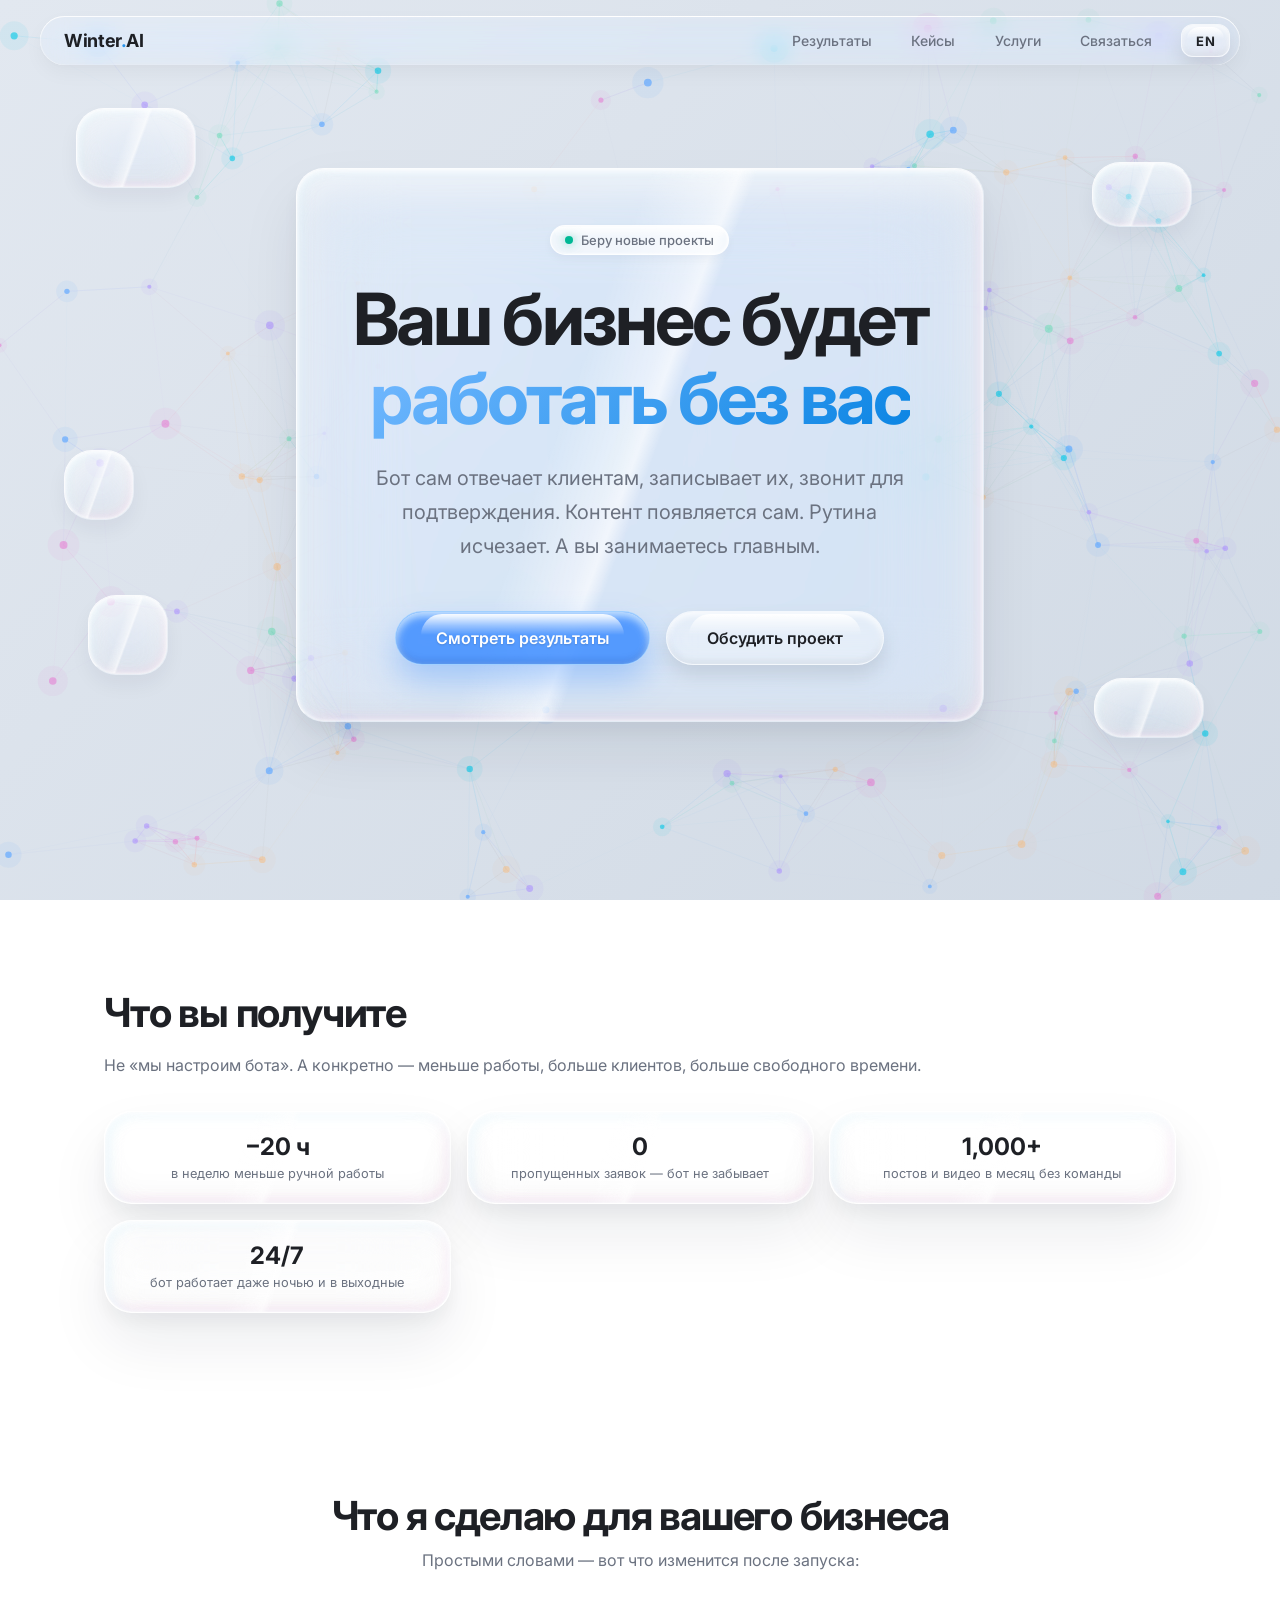
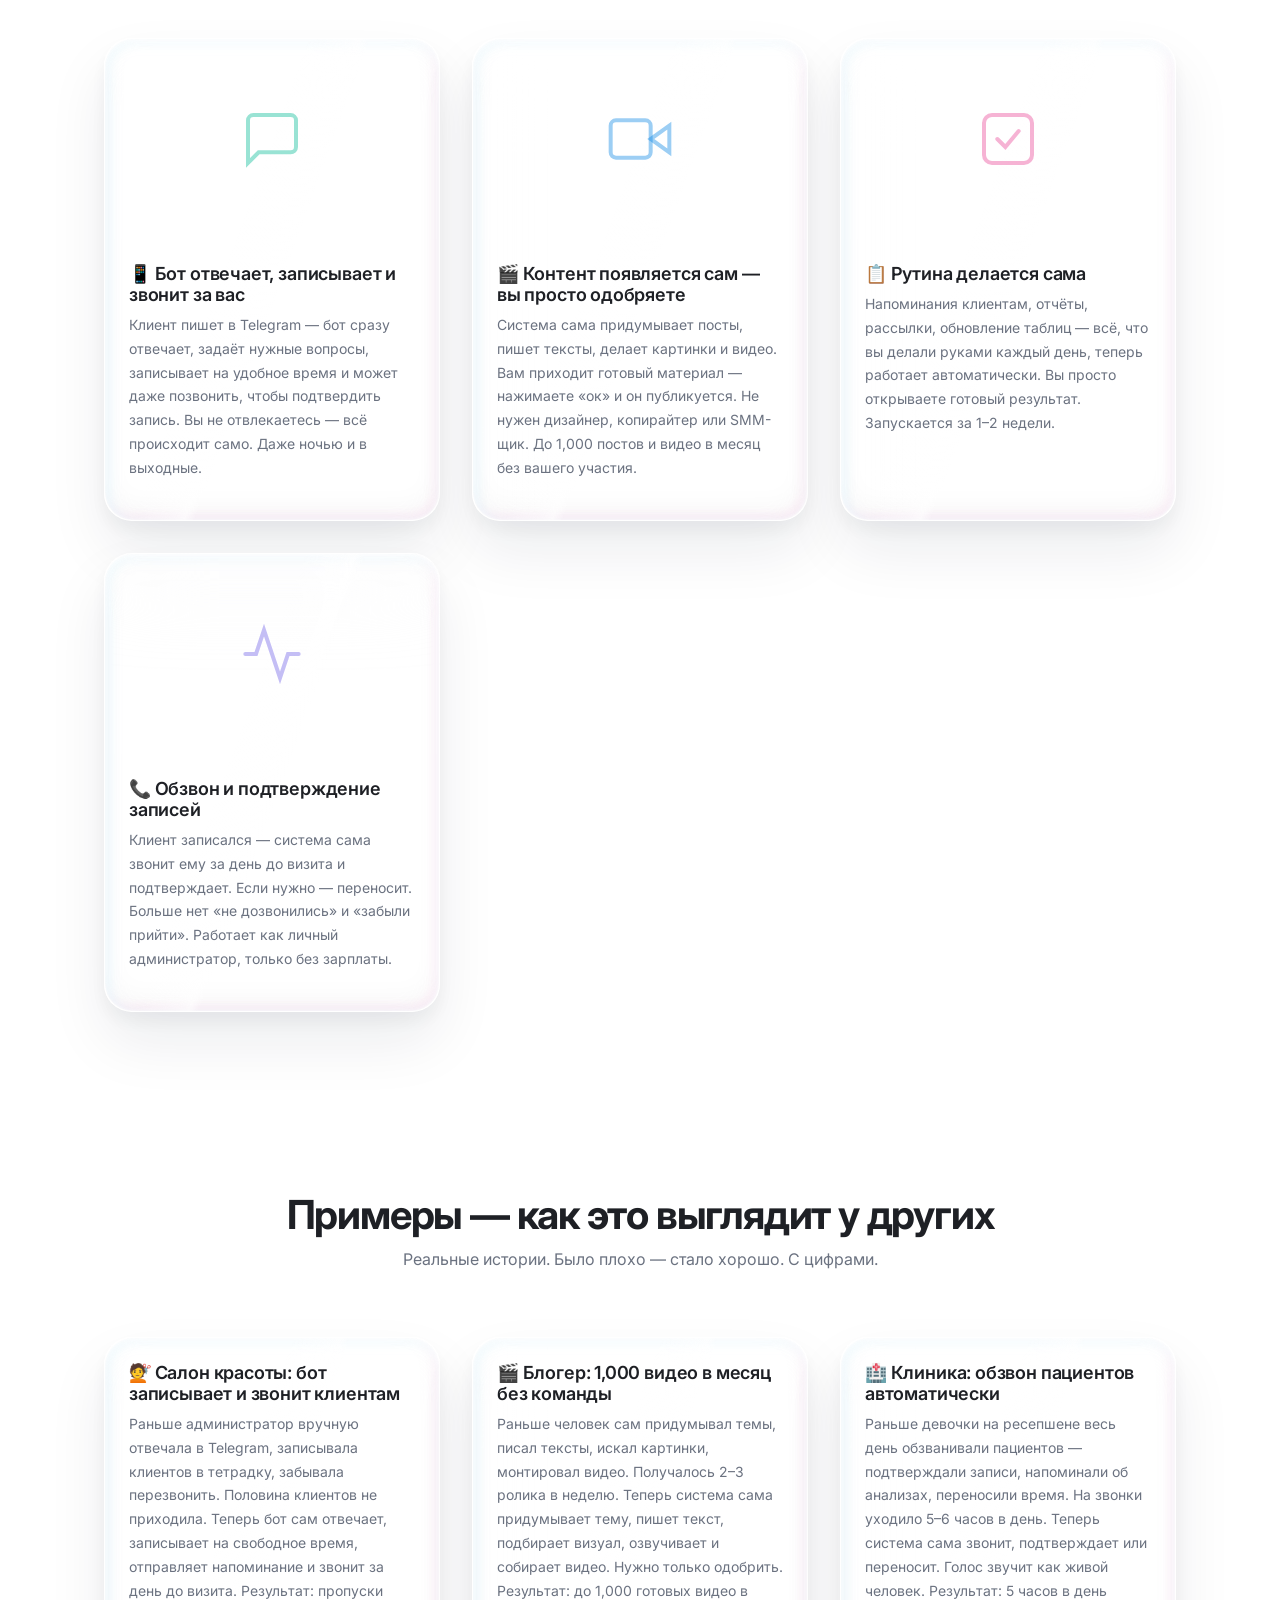
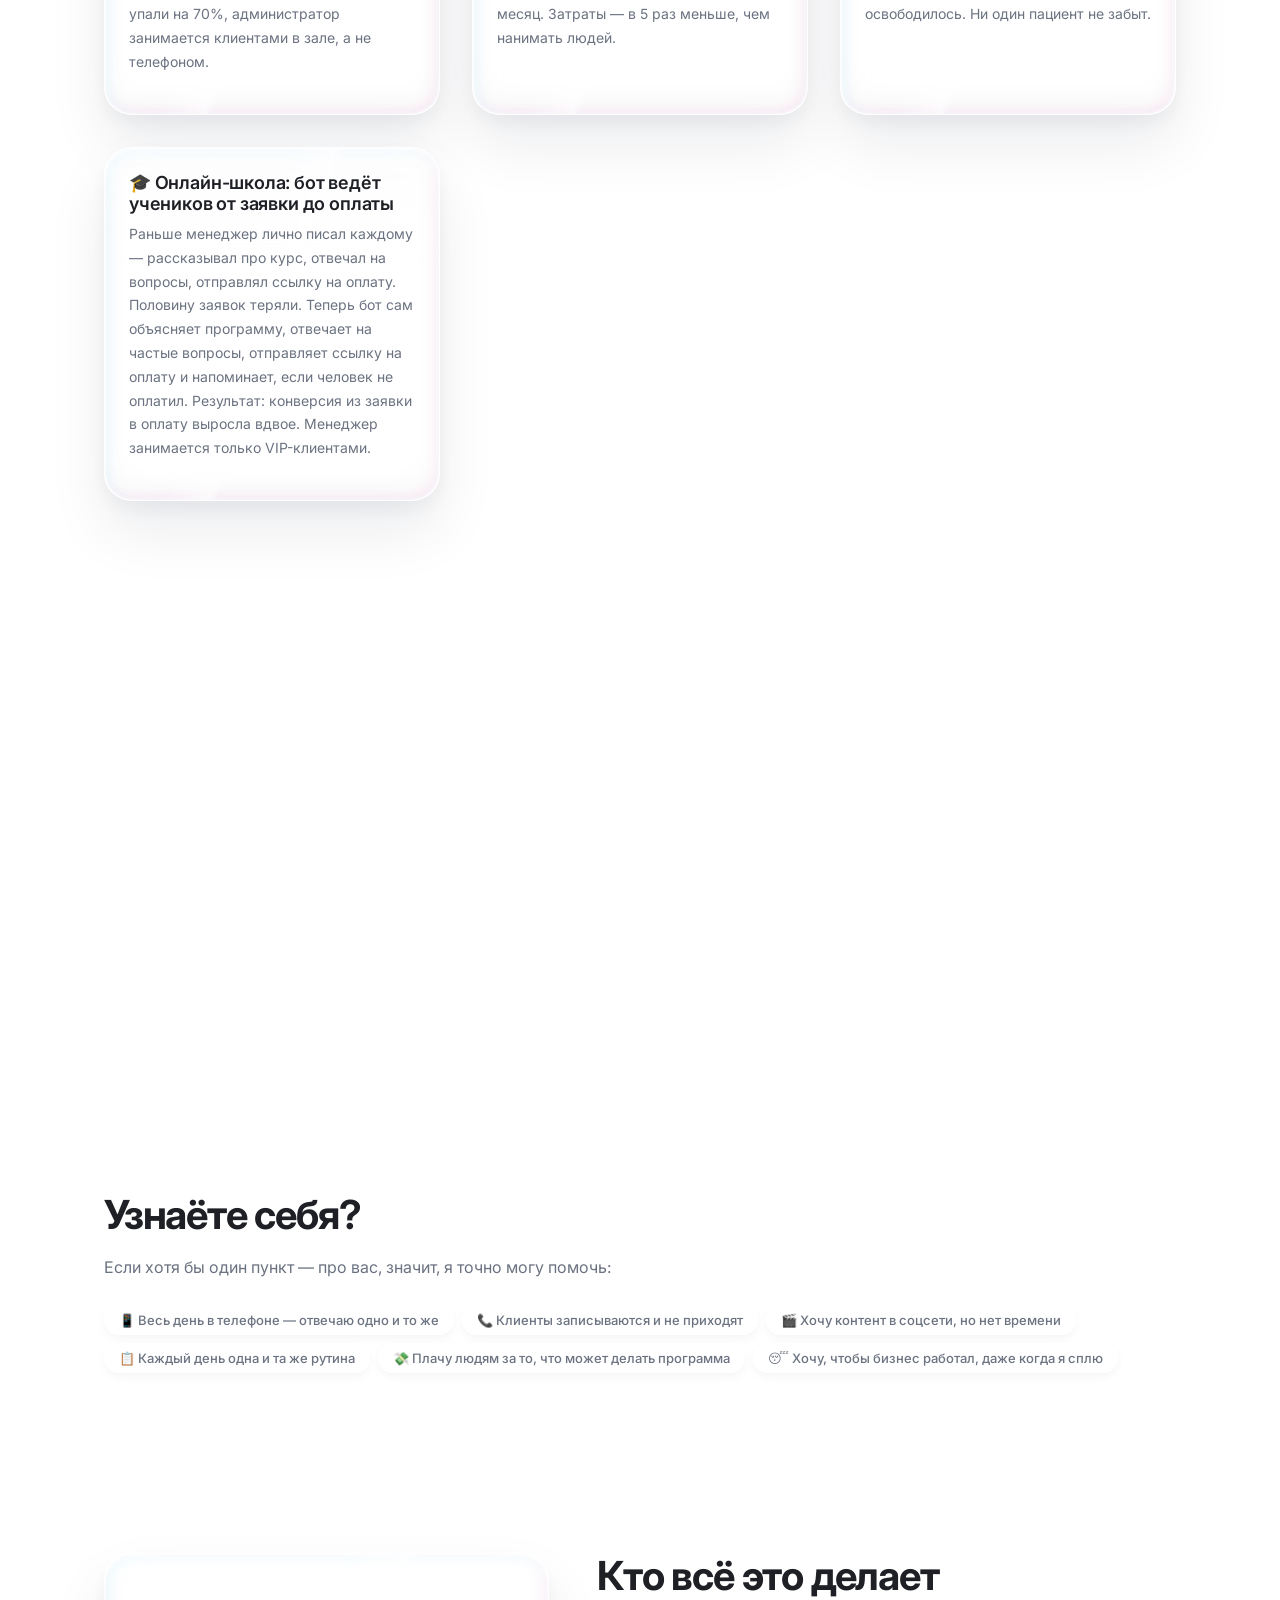
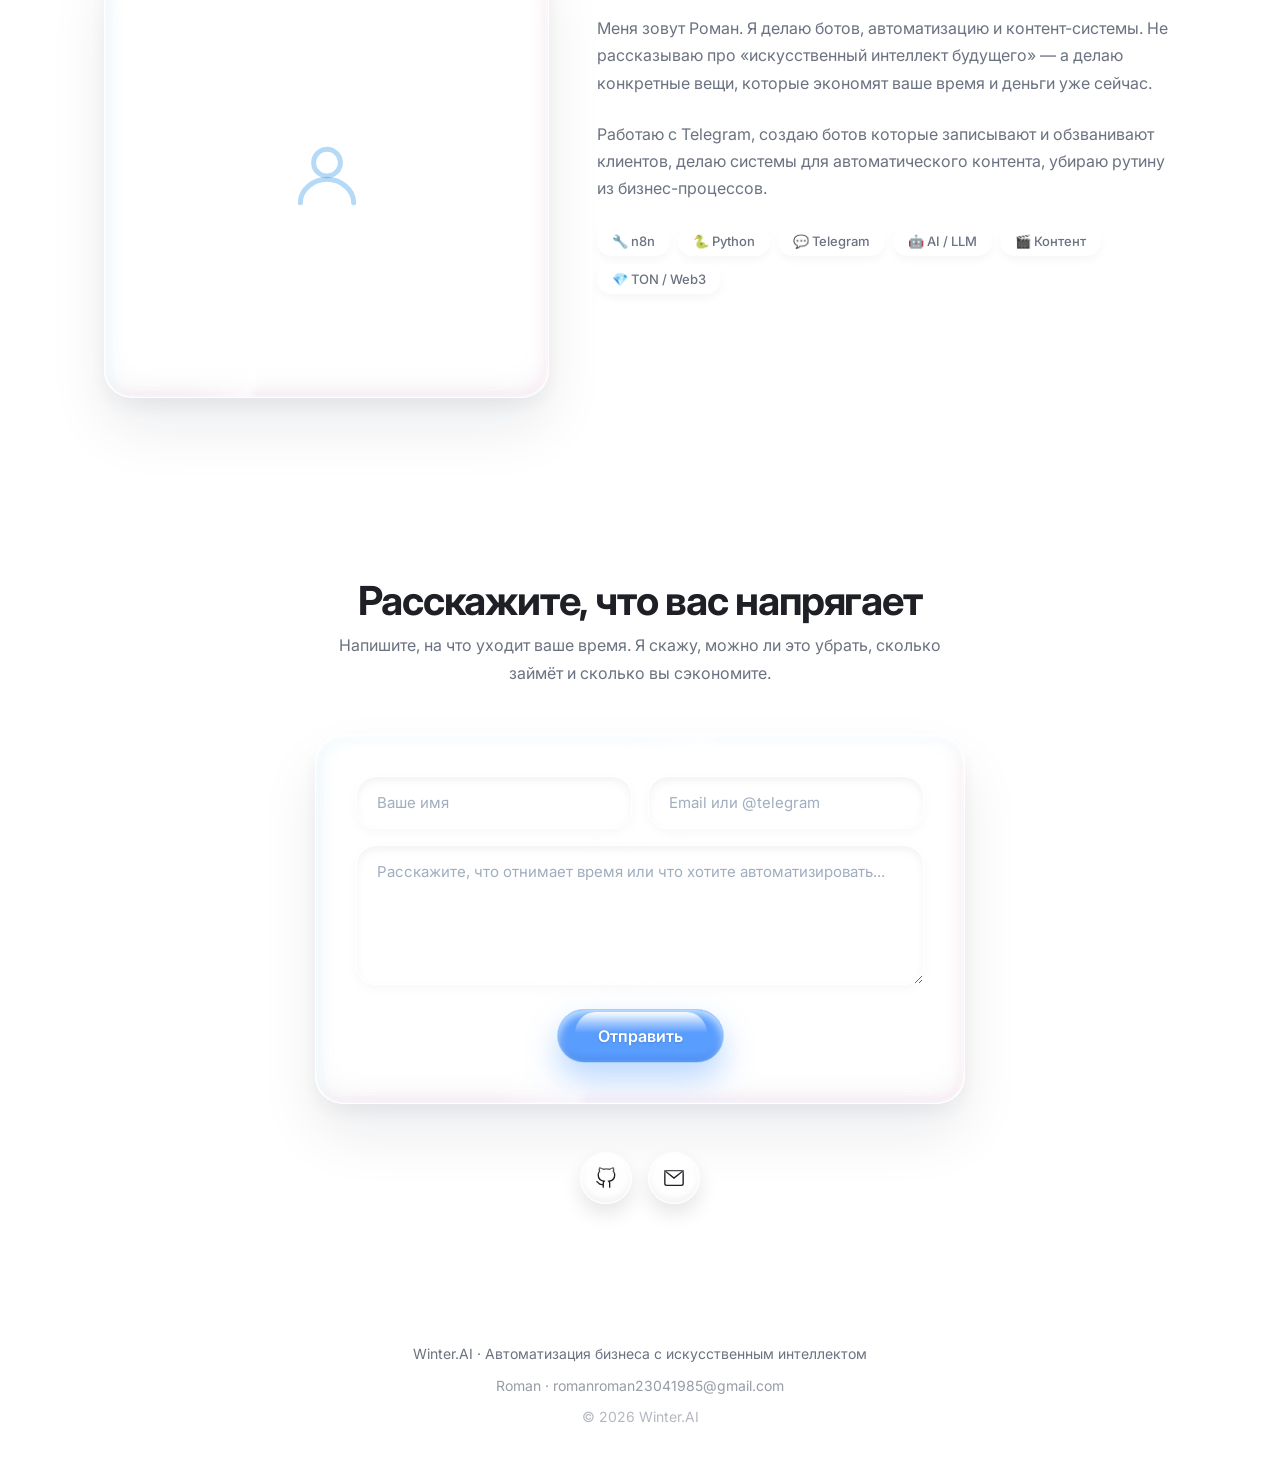
==== commit 5df9e693: "feat: simplify all text, add booking/calling, 1000 videos, relatable case studies" ====
--- a/index.html
+++ b/index.html
@@ -57,17 +57,15 @@
         </div>
 
         <h1 class="hero__title">
-          <span data-ru="Делаю так, чтобы ваш бизнес" data-en="Making your business">Делаю так, чтобы ваш
-            бизнес</span><br>
-          <em data-ru="работал на автопилоте" data-en="run on autopilot">работал на автопилоте</em>
+          <span data-ru="Ваш бизнес будет" data-en="Your business will">Ваш бизнес будет</span><br>
+          <em data-ru="работать без вас" data-en="work without you">работать без вас</em>
         </h1>
 
         <p class="hero__subtitle"
-          data-ru="Telegram-боты, которые продают за вас. Контент, который создаётся сам. Процессы, которые больше не нужно делать руками. Вы экономите 20+ часов в неделю."
-          data-en="Telegram bots that sell for you. Content that creates itself. Processes you no longer need to do manually. You save 20+ hours per week.">
-          Telegram-боты, которые продают за вас. Контент, который создаётся сам.
-          Процессы, которые больше не нужно делать руками.
-          Вы экономите 20+ часов в неделю.
+          data-ru="Бот сам отвечает клиентам, записывает их, звонит для подтверждения. Контент появляется сам. Рутина исчезает. А вы занимаетесь главным."
+          data-en="A bot answers clients, books them, calls to confirm. Content appears by itself. Routine disappears. And you focus on what matters.">
+          Бот сам отвечает клиентам, записывает их, звонит для подтверждения.
+          Контент появляется сам. Рутина исчезает. А вы занимаетесь главным.
         </p>
 
         <div class="hero__actions">
@@ -89,32 +87,32 @@
   <section class="about section" id="results" aria-label="Результаты">
     <div class="about__grid" style="grid-template-columns: 1fr;">
       <div class="about__text reveal">
-        <h2 data-ru="Что получают мои клиенты" data-en="What My Clients Get">Что получают мои клиенты</h2>
-        <p data-ru="Не просто «настроили бота». А конкретный результат, который вы чувствуете в деньгах, времени и спокойствии."
-          data-en="Not just 'set up a bot.' But a concrete result you feel in money, time, and peace of mind.">
-          Не просто «настроили бота». А конкретный результат, который вы чувствуете в деньгах, времени и спокойствии.
+        <h2 data-ru="Что вы получите" data-en="What You Get">Что вы получите</h2>
+        <p data-ru="Не «мы настроим бота». А конкретно — меньше работы, больше клиентов, больше свободного времени."
+          data-en="Not 'we'll set up a bot.' But specifically — less work, more clients, more free time.">
+          Не «мы настроим бота». А конкретно — меньше работы, больше клиентов, больше свободного времени.
         </p>
 
         <div class="about__stat-row reveal" style="--rd: 100ms;">
           <div class="glass-panel about__stat" style="padding: 1.25rem;">
-            <div class="about__stat-value">−20 ч/нед</div>
-            <div class="about__stat-label" data-ru="ручной работы убрано у клиентов"
-              data-en="manual work eliminated for clients">ручной работы убрано у клиентов</div>
+            <div class="about__stat-value">−20 ч</div>
+            <div class="about__stat-label" data-ru="в неделю меньше ручной работы" data-en="less manual work per week">в
+              неделю меньше ручной работы</div>
           </div>
           <div class="glass-panel about__stat" style="padding: 1.25rem;">
-            <div class="about__stat-value">10,000+</div>
-            <div class="about__stat-label" data-ru="единиц контента создаётся автоматически в месяц"
-              data-en="content pieces auto-generated per month">единиц контента создаётся автоматически в месяц</div>
+            <div class="about__stat-value">0</div>
+            <div class="about__stat-label" data-ru="пропущенных заявок — бот не забывает"
+              data-en="missed requests — the bot never forgets">пропущенных заявок — бот не забывает</div>
           </div>
           <div class="glass-panel about__stat" style="padding: 1.25rem;">
-            <div class="about__stat-value">×3</div>
-            <div class="about__stat-label" data-ru="рост скорости обработки заявок"
-              data-en="faster request processing speed">рост скорости обработки заявок</div>
+            <div class="about__stat-value">1,000+</div>
+            <div class="about__stat-label" data-ru="постов и видео в месяц без команды"
+              data-en="posts and videos per month without a team">постов и видео в месяц без команды</div>
           </div>
           <div class="glass-panel about__stat" style="padding: 1.25rem;">
             <div class="about__stat-value">24/7</div>
-            <div class="about__stat-label" data-ru="бот работает, пока вы спите" data-en="bot works while you sleep">бот
-              работает, пока вы спите</div>
+            <div class="about__stat-label" data-ru="бот работает даже ночью и в выходные"
+              data-en="bot works even at night and on weekends">бот работает даже ночью и в выходные</div>
           </div>
         </div>
       </div>
@@ -125,10 +123,11 @@
   <!-- ═══ WHAT YOU GET (Benefits) ═══ -->
   <section class="projects section" id="services" aria-label="Что вы получите">
     <div class="projects__header reveal">
-      <h2 data-ru="Что я сделаю для вас" data-en="What I'll Do For You">Что я сделаю для вас</h2>
-      <p data-ru="Каждый проект — это конкретный результат. Вот что вы получаете:"
-        data-en="Every project delivers a concrete result. Here's what you get:">Каждый проект — это конкретный
-        результат. Вот что вы получаете:</p>
+      <h2 data-ru="Что я сделаю для вашего бизнеса" data-en="What I'll Do For Your Business">Что я сделаю для вашего
+        бизнеса</h2>
+      <p data-ru="Простыми словами — вот что изменится после запуска:"
+        data-en="In simple terms — here's what changes after launch:">Простыми словами — вот что изменится после
+        запуска:</p>
     </div>
 
     <div class="projects__grid reveal-stagger">
@@ -140,13 +139,14 @@
           </svg>
         </div>
         <div class="project-card__body">
-          <h3 class="project-card__title" data-ru="Telegram-бот, который работает за вас"
-            data-en="A Telegram Bot That Works For You">Telegram-бот, который работает за вас</h3>
-          <p class="project-card__desc"
-            data-ru="Клиенты пишут — бот мгновенно отвечает, собирает заявки, записывает на услуги, отправляет напоминания. Вы не тратите время на однотипные вопросы. Один клиент сэкономил 15 часов в неделю только на ответах."
-            data-en="Clients write — the bot instantly responds, collects requests, books services, sends reminders. You stop wasting time on repetitive questions. One client saved 15 hours per week just on responses.">
-            Клиенты пишут — бот мгновенно отвечает, собирает заявки, записывает на услуги, отправляет напоминания. Вы не
-            тратите время на однотипные вопросы. Один клиент сэкономил 15 часов в неделю только на ответах.</p>
+          <h3 class="project-card__title" data-ru="📱 Бот отвечает, записывает и звонит за вас"
+            data-en="📱 Bot Answers, Books & Calls For You">📱 Бот отвечает, записывает и звонит за вас</h3>
+          <p class="project-card__desc"
+            data-ru="Клиент пишет в Telegram — бот сразу отвечает, задаёт нужные вопросы, записывает на удобное время и может даже позвонить, чтобы подтвердить запись. Вы не отвлекаетесь — всё происходит само. Даже ночью и в выходные."
+            data-en="A client messages on Telegram — the bot instantly replies, asks the right questions, books them at a convenient time, and can even call to confirm the appointment. You're not distracted — everything happens on its own. Even at night and on weekends.">
+            Клиент пишет в Telegram — бот сразу отвечает, задаёт нужные вопросы, записывает на удобное время и может
+            даже позвонить, чтобы подтвердить запись. Вы не отвлекаетесь — всё происходит само. Даже ночью и в выходные.
+          </p>
         </div>
       </div>
 
@@ -159,13 +159,15 @@
           </svg>
         </div>
         <div class="project-card__body">
-          <h3 class="project-card__title" data-ru="Контент создаётся сам — вы только утверждаете"
-            data-en="Content Creates Itself — You Just Approve">Контент создаётся сам — вы только утверждаете</h3>
-          <p class="project-card__desc"
-            data-ru="Система сама подбирает темы, пишет тексты, делает картинки, озвучку и видео. Вам приходит готовый пост — вы нажимаете «опубликовать». Один проект генерирует 10,000 единиц контента в месяц без единого копирайтера."
-            data-en="The system picks topics, writes copy, creates images, voiceovers, and videos by itself. You receive a ready post — just hit 'publish.' One project generates 10,000 content pieces per month without a single copywriter.">
-            Система сама подбирает темы, пишет тексты, делает картинки, озвучку и видео. Вам приходит готовый пост — вы
-            нажимаете «опубликовать». Один проект генерирует 10,000 единиц контента в месяц без единого копирайтера.</p>
+          <h3 class="project-card__title" data-ru="🎬 Контент появляется сам — вы просто одобряете"
+            data-en="🎬 Content Appears By Itself — You Just Approve">🎬 Контент появляется сам — вы просто одобряете
+          </h3>
+          <p class="project-card__desc"
+            data-ru="Система сама придумывает посты, пишет тексты, делает картинки и видео. Вам приходит готовый материал — нажимаете «ок» и он публикуется. Не нужен дизайнер, копирайтер или SMM-щик. До 1,000 постов и видео в месяц без вашего участия."
+            data-en="The system creates posts, writes text, makes images and videos on its own. You get ready material — tap 'ok' and it's published. No designer, copywriter, or SMM needed. Up to 1,000 posts and videos per month without your involvement.">
+            Система сама придумывает посты, пишет тексты, делает картинки и видео. Вам приходит готовый материал —
+            нажимаете «ок» и он публикуется. Не нужен дизайнер, копирайтер или SMM-щик. До 1,000 постов и видео в месяц
+            без вашего участия.</p>
         </div>
       </div>
 
@@ -178,13 +180,13 @@
           </svg>
         </div>
         <div class="project-card__body">
-          <h3 class="project-card__title" data-ru="Рутина исчезает — процессы на автопилоте"
-            data-en="Routine Disappears — Processes on Autopilot">Рутина исчезает — процессы на автопилоте</h3>
-          <p class="project-card__desc"
-            data-ru="Отчёты, обработка заявок, рассылки, уведомления, сбор данных — всё, что раньше делалось руками, теперь работает само. Вы занимаетесь бизнесом, а не рутиной. Внедрение занимает 1–2 недели."
-            data-en="Reports, request processing, mailings, notifications, data collection — everything that was done manually now works by itself. You focus on business, not routine. Implementation takes 1–2 weeks.">
-            Отчёты, обработка заявок, рассылки, уведомления, сбор данных — всё, что раньше делалось руками, теперь
-            работает само. Вы занимаетесь бизнесом, а не рутиной. Внедрение занимает 1–2 недели.</p>
+          <h3 class="project-card__title" data-ru="📋 Рутина делается сама" data-en="📋 Routine Handles Itself">📋
+            Рутина делается сама</h3>
+          <p class="project-card__desc"
+            data-ru="Напоминания клиентам, отчёты, рассылки, обновление таблиц — всё, что вы делали руками каждый день, теперь работает автоматически. Вы просто открываете готовый результат. Запускается за 1–2 недели."
+            data-en="Client reminders, reports, mailings, spreadsheet updates — everything you did manually every day now works automatically. You just open the ready result. Launches in 1–2 weeks.">
+            Напоминания клиентам, отчёты, рассылки, обновление таблиц — всё, что вы делали руками каждый день, теперь
+            работает автоматически. Вы просто открываете готовый результат. Запускается за 1–2 недели.</p>
         </div>
       </div>
 
@@ -196,13 +198,13 @@
           </svg>
         </div>
         <div class="project-card__body">
-          <h3 class="project-card__title" data-ru="Умная обработка данных — без ошибок"
-            data-en="Smart Data Processing — No Errors">Умная обработка данных — без ошибок</h3>
-          <p class="project-card__desc"
-            data-ru="AI вытаскивает нужные данные из писем, таблиц, документов и форм. Сортирует, очищает, раскладывает по нужным местам. Вместо 3 сотрудников, которые копируют цифры вручную — один автоматический процесс."
-            data-en="AI extracts the right data from emails, spreadsheets, documents, and forms. Sorts, cleans, and organizes everything. Instead of 3 employees copying numbers manually — one automated process.">
-            AI вытаскивает нужные данные из писем, таблиц, документов и форм. Сортирует, очищает, раскладывает по нужным
-            местам. Вместо 3 сотрудников, которые копируют цифры вручную — один автоматический процесс.</p>
+          <h3 class="project-card__title" data-ru="📞 Обзвон и подтверждение записей"
+            data-en="📞 Calls & Appointment Confirmations">📞 Обзвон и подтверждение записей</h3>
+          <p class="project-card__desc"
+            data-ru="Клиент записался — система сама звонит ему за день до визита и подтверждает. Если нужно — переносит. Больше нет «не дозвонились» и «забыли прийти». Работает как личный администратор, только без зарплаты."
+            data-en="Client booked — the system calls them a day before the visit to confirm. If needed — reschedules. No more 'couldn't reach' and 'forgot to come.' Works like a personal administrator, just without a salary.">
+            Клиент записался — система сама звонит ему за день до визита и подтверждает. Если нужно — переносит. Больше
+            нет «не дозвонились» и «забыли прийти». Работает как личный администратор, только без зарплаты.</p>
         </div>
       </div>
     </div>
@@ -212,122 +214,73 @@
   <!-- ═══ CASES ═══ -->
   <section class="projects section" id="cases" aria-label="Кейсы">
     <div class="projects__header reveal">
-      <h2 data-ru="Реальные примеры — как это работает" data-en="Real Examples — How It Works">Реальные примеры — как
-        это работает</h2>
-      <p data-ru="Не абстрактные обещания, а конкретные истории клиентов с цифрами."
-        data-en="Not abstract promises, but specific client stories with numbers.">Не абстрактные обещания, а конкретные
-        истории клиентов с цифрами.</p>
+      <h2 data-ru="Примеры — как это выглядит у других" data-en="Examples — What It Looks Like For Others">Примеры — как
+        это выглядит у других</h2>
+      <p data-ru="Реальные истории. Было плохо — стало хорошо. С цифрами."
+        data-en="Real stories. It was bad — it got good. With numbers.">Реальные истории. Было плохо — стало хорошо. С
+        цифрами.</p>
     </div>
 
     <div class="projects__grid reveal-stagger">
 
-      <!-- Case 1 -->
-      <div class="glass-panel project-card reveal">
-        <div class="project-card__body">
-          <h3 class="project-card__title" data-ru="💬 Telegram-экосистема для digital-агентства"
-            data-en="💬 Telegram Ecosystem for a Digital Agency">💬 Telegram-экосистема для digital-агентства</h3>
-          <p class="project-card__desc"
-            data-ru="Было: менеджеры вручную отвечали клиентам, теряли заявки, путали задачи. Стало: 10+ ботов и AI-агентов в одной системе. Каждый бот знает свою роль — один отвечает клиентам, другой собирает аналитику, третий ведёт запись. Результат: обработка заявок ускорилась в 3 раза, ни одна заявка не теряется."
-            data-en="Before: managers answered clients manually, lost requests, mixed up tasks. After: 10+ bots and AI agents in one system. Each bot knows its role — one answers clients, another collects analytics, a third handles bookings. Result: request processing sped up 3x, no request is ever lost.">
-            <strong data-ru="Было:" data-en="Before:">Было:</strong> менеджеры вручную отвечали клиентам, теряли заявки,
-            путали задачи.<br>
-            <strong data-ru="Стало:" data-en="After:">Стало:</strong> 10+ ботов и AI-агентов в одной системе. Каждый бот
-            знает свою роль — один отвечает клиентам, другой собирает аналитику, третий ведёт запись.<br>
-            <strong data-ru="Результат:" data-en="Result:">Результат:</strong> <span
-              data-ru="обработка заявок ускорилась в 3 раза, ни одна заявка не теряется."
-              data-en="request processing sped up 3x, no request is ever lost.">обработка заявок ускорилась в 3 раза, ни
-              одна заявка не теряется.</span>
+      <!-- Case 1: Salon -->
+      <div class="glass-panel project-card reveal">
+        <div class="project-card__body">
+          <h3 class="project-card__title" data-ru="💇 Салон красоты: бот записывает и звонит клиентам"
+            data-en="💇 Beauty Salon: Bot Books & Calls Clients">💇 Салон красоты: бот записывает и звонит клиентам</h3>
+          <p class="project-card__desc"
+            data-ru="Раньше администратор вручную отвечала в Telegram, записывала клиентов в тетрадку, забывала перезвонить. Половина клиентов не приходила. Теперь бот сам отвечает, записывает на свободное время, отправляет напоминание и звонит за день до визита. Результат: пропуски упали на 70%, администратор занимается клиентами в зале, а не телефоном."
+            data-en="Before, the administrator manually answered Telegram, wrote clients in a notebook, forgot to call back. Half the clients didn't show up. Now the bot answers, books available time, sends a reminder and calls the day before. Result: no-shows dropped 70%, admin focuses on clients in the salon, not the phone.">
+            Раньше администратор вручную отвечала в Telegram, записывала клиентов в тетрадку, забывала перезвонить.
+            Половина клиентов не приходила. Теперь бот сам отвечает, записывает на свободное время, отправляет
+            напоминание и звонит за день до визита. <strong data-ru="Результат:" data-en="Result:">Результат:</strong>
+            пропуски упали на 70%, администратор занимается клиентами в зале, а не телефоном.</p>
+        </div>
+      </div>
+
+      <!-- Case 2: Content -->
+      <div class="glass-panel project-card reveal">
+        <div class="project-card__body">
+          <h3 class="project-card__title" data-ru="🎬 Блогер: 1,000 видео в месяц без команды"
+            data-en="🎬 Blogger: 1,000 Videos Per Month Without a Team">🎬 Блогер: 1,000 видео в месяц без команды</h3>
+          <p class="project-card__desc"
+            data-ru="Раньше человек сам придумывал темы, писал тексты, искал картинки, монтировал видео. Получалось 2–3 ролика в неделю. Теперь система сама придумывает тему, пишет текст, подбирает визуал, озвучивает и собирает видео. Нужно только одобрить. Результат: до 1,000 готовых видео в месяц. Затраты — в 5 раз меньше, чем нанимать людей."
+            data-en="Before, the person came up with topics, wrote texts, searched for images, edited videos themselves. 2-3 clips per week. Now the system creates topics, writes text, picks visuals, does voiceover, and assembles videos. Just approve. Result: up to 1,000 ready videos per month. Costs — 5x less than hiring people.">
+            Раньше человек сам придумывал темы, писал тексты, искал картинки, монтировал видео. Получалось 2–3 ролика в
+            неделю. Теперь система сама всё делает — нужно только одобрить. <strong data-ru="Результат:"
+              data-en="Result:">Результат:</strong> до 1,000 готовых видео в месяц. Затраты — в 5 раз меньше, чем
+            нанимать людей.</p>
+        </div>
+      </div>
+
+      <!-- Case 3: Clinic -->
+      <div class="glass-panel project-card reveal">
+        <div class="project-card__body">
+          <h3 class="project-card__title" data-ru="🏥 Клиника: обзвон пациентов автоматически"
+            data-en="🏥 Clinic: Automated Patient Calls">🏥 Клиника: обзвон пациентов автоматически</h3>
+          <p class="project-card__desc"
+            data-ru="Раньше девочки на ресепшене весь день обзванивали пациентов — подтверждали записи, напоминали об анализах, переносили время. На звонки уходило 5–6 часов в день. Теперь система сама звонит, подтверждает или переносит. Голос звучит как живой человек. Результат: 5 часов в день освободилось. Ни один пациент не забыт."
+            data-en="Before, reception girls spent all day calling patients — confirming appointments, reminding about tests, rescheduling. Calls took 5-6 hours daily. Now the system calls, confirms, or reschedules automatically. Voice sounds like a real person. Result: 5 hours per day freed up. Not a single patient forgotten.">
+            Раньше на ресепшене весь день обзванивали пациентов — подтверждали записи, напоминали, переносили время. 5–6
+            часов в день на звонки. Теперь система сама звонит, подтверждает или переносит. Голос — как живой человек.
+            <strong data-ru="Результат:" data-en="Result:">Результат:</strong> 5 часов в день освободилось. Ни один
+            пациент не забыт.</p>
+        </div>
+      </div>
+
+      <!-- Case 4: Online school -->
+      <div class="glass-panel project-card reveal">
+        <div class="project-card__body">
+          <h3 class="project-card__title" data-ru="🎓 Онлайн-школа: бот ведёт учеников от заявки до оплаты"
+            data-en="🎓 Online School: Bot Leads Students From Request to Payment">🎓 Онлайн-школа: бот ведёт учеников
+            от заявки до оплаты</h3>
+          <p class="project-card__desc"
+            data-ru="Раньше менеджер лично писал каждому — рассказывал про курс, отвечал на вопросы, отправлял ссылку на оплату. Половину заявок теряли. Теперь бот сам объясняет программу, отвечает на частые вопросы, отправляет ссылку на оплату и напоминает, если человек не оплатил. Результат: конверсия из заявки в оплату выросла вдвое. Менеджер занимается только VIP-клиентами."
+            data-en="Before, a manager personally messaged everyone — told about the course, answered questions, sent payment links. Half the leads were lost. Now the bot explains the program, answers FAQs, sends payment links, and reminds if unpaid. Result: conversion doubled. Manager only handles VIP clients.">
+            Раньше менеджер лично писал каждому — отвечал на вопросы, отправлял ссылку на оплату. Половину людей теряли.
+            Теперь бот сам всё объясняет, проводит до оплаты и напоминает. <strong data-ru="Результат:"
+              data-en="Result:">Результат:</strong> оплат стало вдвое больше. Менеджер занимается только VIP-клиентами.
           </p>
-          <div class="project-card__tags">
-            <span class="glass-pill">Telegram</span>
-            <span class="glass-pill">n8n</span>
-            <span class="glass-pill">AI</span>
-          </div>
-        </div>
-      </div>
-
-      <!-- Case 2 -->
-      <div class="glass-panel project-card reveal">
-        <div class="project-card__body">
-          <h3 class="project-card__title" data-ru="🎬 Контент-конвейер: 10,000 видео в месяц"
-            data-en="🎬 Content Pipeline: 10,000 Videos Per Month">🎬 Контент-конвейер: 10,000 видео в месяц</h3>
-          <p class="project-card__desc">
-            <strong data-ru="Было:" data-en="Before:">Было:</strong> <span
-              data-ru="команда из 4 человек делала 30 видео в месяц, тратя по 2 часа на каждое."
-              data-en="a team of 4 produced 30 videos per month, spending 2 hours on each.">команда из 4 человек делала
-              30 видео в месяц, тратя по 2 часа на каждое.</span><br>
-            <strong data-ru="Стало:" data-en="After:">Стало:</strong> <span
-              data-ru="AI сам пишет сценарий, подбирает визуал, озвучивает, добавляет субтитры и собирает готовое видео. Человек только нажимает «одобрить»."
-              data-en="AI writes the script, picks visuals, voices over, adds subtitles, and assembles the ready video. A person just clicks 'approve.'">AI
-              сам пишет сценарий, подбирает визуал, озвучивает, добавляет субтитры и собирает готовое видео. Человек
-              только нажимает «одобрить».</span><br>
-            <strong data-ru="Результат:" data-en="Result:">Результат:</strong> <span
-              data-ru="10,000+ единиц контента в месяц. Затраты на производство упали в 10 раз."
-              data-en="10,000+ content pieces per month. Production costs dropped 10x.">10,000+ единиц контента в месяц.
-              Затраты на производство упали в 10 раз.</span>
-          </p>
-          <div class="project-card__tags">
-            <span class="glass-pill" data-ru="AI-медиа" data-en="AI Media">AI-медиа</span>
-            <span class="glass-pill">Python</span>
-            <span class="glass-pill" data-ru="Озвучка" data-en="TTS">Озвучка</span>
-          </div>
-        </div>
-      </div>
-
-      <!-- Case 3 -->
-      <div class="glass-panel project-card reveal">
-        <div class="project-card__body">
-          <h3 class="project-card__title" data-ru="📊 Автоматическая обработка данных"
-            data-en="📊 Automated Data Processing">📊 Автоматическая обработка данных</h3>
-          <p class="project-card__desc">
-            <strong data-ru="Было:" data-en="Before:">Было:</strong> <span
-              data-ru="3 сотрудника каждый день вручную собирали данные из 15 источников, копировали в таблицы, проверяли."
-              data-en="3 employees manually collected data from 15 sources daily, copied into spreadsheets, and verified.">3
-              сотрудника каждый день вручную собирали данные из 15 источников, копировали в таблицы,
-              проверяли.</span><br>
-            <strong data-ru="Стало:" data-en="After:">Стало:</strong> <span
-              data-ru="система сама забирает данные, очищает, структурирует и складывает в нужные таблицы. С проверками на каждом шаге."
-              data-en="the system automatically pulls data, cleans, structures, and places it in the right tables. With checks at every step.">система
-              сама забирает данные, очищает, структурирует и складывает в нужные таблицы. С проверками на каждом
-              шаге.</span><br>
-            <strong data-ru="Результат:" data-en="Result:">Результат:</strong> <span
-              data-ru="0 ошибок, вместо 3 человек работает 1 автомат. Экономия ~$4,000/мес на зарплатах."
-              data-en="0 errors, instead of 3 people — 1 automated process. Savings ~$4,000/mo on salaries.">0 ошибок,
-              вместо 3 человек работает 1 автомат. Экономия ~$4,000/мес на зарплатах.</span>
-          </p>
-          <div class="project-card__tags">
-            <span class="glass-pill">Python</span>
-            <span class="glass-pill">n8n</span>
-            <span class="glass-pill">JSON</span>
-          </div>
-        </div>
-      </div>
-
-      <!-- Case 4 -->
-      <div class="glass-panel project-card reveal">
-        <div class="project-card__body">
-          <h3 class="project-card__title" data-ru="🌐 Брендированные контент-каналы"
-            data-en="🌐 Branded Content Channels">🌐 Брендированные контент-каналы</h3>
-          <p class="project-card__desc">
-            <strong data-ru="Было:" data-en="Before:">Было:</strong> <span
-              data-ru="один канал с хаотичными постами, без узнаваемости, без системы."
-              data-en="one channel with chaotic posts, no recognition, no system.">один канал с хаотичными постами, без
-              узнаваемости, без системы.</span><br>
-            <strong data-ru="Стало:" data-en="After:">Стало:</strong> <span
-              data-ru="сеть каналов, где каждый — как мини-бренд со своим голосом, стилем и аудиторией. Контент генерируется автоматически под стиль каждого канала."
-              data-en="a network of channels, each like a mini-brand with its own voice, style, and audience. Content is auto-generated matching each channel's style.">сеть
-              каналов, где каждый — как мини-бренд со своим голосом, стилем и аудиторией. Контент генерируется
-              автоматически под стиль каждого канала.</span><br>
-            <strong data-ru="Результат:" data-en="Result:">Результат:</strong> <span
-              data-ru="рост аудитории ×5 за 3 месяца без увеличения команды."
-              data-en="audience growth ×5 in 3 months without increasing the team.">рост аудитории ×5 за 3 месяца без
-              увеличения команды.</span>
-          </p>
-          <div class="project-card__tags">
-            <span class="glass-pill" data-ru="Контент" data-en="Content">Контент</span>
-            <span class="glass-pill">AI</span>
-            <span class="glass-pill" data-ru="Автоматизация" data-en="Automation">Автоматизация</span>
-          </div>
         </div>
       </div>
 
@@ -339,34 +292,32 @@
   <section class="about section" aria-label="Как это работает">
     <div class="about__grid" style="grid-template-columns: 1fr;">
       <div class="about__text reveal">
-        <h2 data-ru="Как это устроено — 4 простых шага" data-en="How It Works — 4 Simple Steps">Как это устроено — 4
-          простых шага</h2>
+        <h2 data-ru="Как всё происходит" data-en="How It All Works">Как всё происходит</h2>
 
         <div class="about__stat-row reveal" style="--rd: 100ms;">
           <div class="glass-panel about__stat" style="padding: 1.5rem;">
             <div class="about__stat-value">1</div>
-            <div class="about__stat-label"
-              data-ru="Вы рассказываете, что отнимает время — я нахожу, что можно автоматизировать"
-              data-en="You tell me what takes your time — I find what can be automated">Вы рассказываете, что отнимает
-              время — я нахожу, что можно автоматизировать</div>
+            <div class="about__stat-label" data-ru="Вы рассказываете, что вас напрягает — я нахожу, что можно убрать"
+              data-en="You tell me what bothers you — I find what can be removed">Вы рассказываете, что вас напрягает —
+              я нахожу, что можно убрать</div>
           </div>
           <div class="glass-panel about__stat" style="padding: 1.5rem;">
             <div class="about__stat-value">2</div>
-            <div class="about__stat-label" data-ru="Проектирую решение — вы видите план до начала работы"
-              data-en="I design the solution — you see the plan before work begins">Проектирую решение — вы видите план
-              до начала работы</div>
+            <div class="about__stat-label" data-ru="Показываю план — вы понимаете, что получите, ещё до старта"
+              data-en="I show the plan — you understand what you'll get before we start">Показываю план — вы понимаете,
+              что получите, ещё до старта</div>
           </div>
           <div class="glass-panel about__stat" style="padding: 1.5rem;">
             <div class="about__stat-value">3</div>
-            <div class="about__stat-label" data-ru="Собираю систему за 1–2 недели — вы уже видите первые результаты"
-              data-en="I build the system in 1–2 weeks — you already see first results">Собираю систему за 1–2 недели —
-              вы уже видите первые результаты</div>
+            <div class="about__stat-label" data-ru="Через 1–2 недели — система уже работает и экономит вам время"
+              data-en="In 1–2 weeks — the system already works and saves your time">Через 1–2 недели — система уже
+              работает и экономит вам время</div>
           </div>
           <div class="glass-panel about__stat" style="padding: 1.5rem;">
             <div class="about__stat-value">4</div>
-            <div class="about__stat-label" data-ru="Система работает 24/7 — вы занимаетесь бизнесом, а не рутиной"
-              data-en="The system works 24/7 — you focus on business, not routine">Система работает 24/7 — вы
-              занимаетесь бизнесом, а не рутиной</div>
+            <div class="about__stat-label" data-ru="Дальше всё работает само — вы занимаетесь своими делами"
+              data-en="From then on it all works by itself — you do your thing">Дальше всё работает само — вы
+              занимаетесь своими делами</div>
           </div>
         </div>
       </div>
@@ -378,26 +329,26 @@
   <section class="about section" aria-label="Кому это нужно">
     <div class="about__grid" style="grid-template-columns: 1fr;">
       <div class="about__text reveal">
-        <h2 data-ru="Кому это подходит" data-en="Who This Is For">Кому это подходит</h2>
-        <p data-ru="Если вы узнали себя хотя бы в одном пункте — я могу помочь:"
-          data-en="If you recognize yourself in at least one point — I can help:">
-          Если вы узнали себя хотя бы в одном пункте — я могу помочь:
+        <h2 data-ru="Узнаёте себя?" data-en="Sound Familiar?">Узнаёте себя?</h2>
+        <p data-ru="Если хотя бы один пункт — про вас, значит, я точно могу помочь:"
+          data-en="If even one point is about you, I can definitely help:">
+          Если хотя бы один пункт — про вас, значит, я точно могу помочь:
         </p>
         <div class="about__skills reveal-stagger" style="margin-top: 1rem;">
-          <span class="glass-pill reveal" data-ru="📱 Устали отвечать на одни и те же вопросы в Telegram"
-            data-en="📱 Tired of answering the same questions in Telegram">📱 Устали отвечать на одни и те же вопросы в
-            Telegram</span>
-          <span class="glass-pill reveal" data-ru="⏰ Тратите часы на отчёты и таблицы"
-            data-en="⏰ Spending hours on reports and spreadsheets">⏰ Тратите часы на отчёты и таблицы</span>
-          <span class="glass-pill reveal" data-ru="🎬 Нужен контент, но нет команды"
-            data-en="🎬 Need content but don't have a team">🎬 Нужен контент, но нет команды</span>
-          <span class="glass-pill reveal" data-ru="🔄 Делаете одно и то же каждый день руками"
-            data-en="🔄 Doing the same things manually every day">🔄 Делаете одно и то же каждый день руками</span>
-          <span class="glass-pill reveal" data-ru="💸 Платите сотрудникам за работу, которую может делать робот"
-            data-en="💸 Paying employees for work a robot could do">💸 Платите сотрудникам за работу, которую может
-            делать робот</span>
-          <span class="glass-pill reveal" data-ru="📈 Хотите расти, но процессы не масштабируются"
-            data-en="📈 Want to grow but processes don't scale">📈 Хотите расти, но процессы не масштабируются</span>
+          <span class="glass-pill reveal" data-ru="📱 Весь день в телефоне — отвечаю одно и то же"
+            data-en="📱 On the phone all day — answering the same things">📱 Весь день в телефоне — отвечаю одно и то
+            же</span>
+          <span class="glass-pill reveal" data-ru="📞 Клиенты записываются и не приходят"
+            data-en="📞 Clients book and don't show up">📞 Клиенты записываются и не приходят</span>
+          <span class="glass-pill reveal" data-ru="🎬 Хочу контент в соцсети, но нет времени"
+            data-en="🎬 Want social media content but no time">🎬 Хочу контент в соцсети, но нет времени</span>
+          <span class="glass-pill reveal" data-ru="📋 Каждый день одна и та же рутина"
+            data-en="📋 Same routine every single day">📋 Каждый день одна и та же рутина</span>
+          <span class="glass-pill reveal" data-ru="💸 Плачу людям за то, что может делать программа"
+            data-en="💸 Paying people for what software could do">💸 Плачу людям за то, что может делать
+            программа</span>
+          <span class="glass-pill reveal" data-ru="😴 Хочу, чтобы бизнес работал, даже когда я сплю"
+            data-en="😴 Want business to work even when I sleep">😴 Хочу, чтобы бизнес работал, даже когда я сплю</span>
         </div>
       </div>
     </div>
@@ -417,15 +368,15 @@
 
       <div class="about__text reveal" style="--rd: 100ms;">
         <h2 data-ru="Кто всё это делает" data-en="Who Does All This">Кто всё это делает</h2>
-        <p data-ru="Меня зовут Roman. Я инженер по AI-автоматизации. Не продаю «роботов будущего» — я делаю конкретные системы, которые экономят ваше время и деньги прямо сейчас."
-          data-en="My name is Roman. I'm an AI automation engineer. I don't sell 'robots of the future' — I build specific systems that save your time and money right now.">
-          Меня зовут Roman. Я инженер по AI-автоматизации. Не продаю «роботов будущего» — я делаю конкретные системы,
-          которые экономят ваше время и деньги прямо сейчас.
+        <p data-ru="Меня зовут Роман. Я делаю ботов, автоматизацию и контент-системы. Не рассказываю про «искусственный интеллект будущего» — а делаю конкретные вещи, которые экономят ваше время и деньги уже сейчас."
+          data-en="My name is Roman. I build bots, automation, and content systems. I don't talk about 'AI of the future' — I make specific things that save your time and money right now.">
+          Меня зовут Роман. Я делаю ботов, автоматизацию и контент-системы. Не рассказываю про «искусственный интеллект
+          будущего» — а делаю конкретные вещи, которые экономят ваше время и деньги уже сейчас.
         </p>
-        <p data-ru="Основные инструменты: n8n для связывания процессов, Python для умной логики, Telegram API для ботов и AI для того, чтобы система сама принимала решения."
-          data-en="Main tools: n8n for connecting processes, Python for smart logic, Telegram API for bots, and AI for systems that make decisions on their own.">
-          Основные инструменты: n8n для связывания процессов, Python для умной логики, Telegram API для ботов и AI для
-          того, чтобы система сама принимала решения.
+        <p data-ru="Работаю с Telegram, создаю ботов которые записывают и обзванивают клиентов, делаю системы для автоматического контента, убираю рутину из бизнес-процессов."
+          data-en="I work with Telegram, create bots that book and call clients, build systems for automatic content, and remove routine from business processes.">
+          Работаю с Telegram, создаю ботов которые записывают и обзванивают клиентов, делаю системы для автоматического
+          контента, убираю рутину из бизнес-процессов.
         </p>
 
         <div class="about__skills reveal-stagger">
@@ -445,11 +396,11 @@
   <section class="contact section" id="contact" aria-label="Контакты">
     <div class="contact__wrapper">
       <div class="contact__header reveal">
-        <h2 data-ru="Давайте обсудим вашу задачу" data-en="Let's Discuss Your Task">Давайте обсудим вашу задачу</h2>
-        <p data-ru="Напишите, что отнимает у вас больше всего времени. Я отвечу, можно ли это автоматизировать, сколько это займёт и что вы получите."
-          data-en="Tell me what takes up most of your time. I'll respond whether it can be automated, how long it'll take, and what you'll get.">
-          Напишите, что отнимает у вас больше всего времени. Я отвечу, можно ли это автоматизировать, сколько это займёт
-          и что вы получите.</p>
+        <h2 data-ru="Расскажите, что вас напрягает" data-en="Tell Me What's Bothering You">Расскажите, что вас напрягает
+        </h2>
+        <p data-ru="Напишите, на что уходит ваше время. Я скажу, можно ли это убрать, сколько займёт и сколько вы сэкономите."
+          data-en="Write what takes up your time. I'll tell you if it can be eliminated, how long it takes, and how much you'll save.">
+          Напишите, на что уходит ваше время. Я скажу, можно ли это убрать, сколько займёт и сколько вы сэкономите.</p>
       </div>
 
       <div class="glass-panel reveal" style="--rd: 100ms;">
